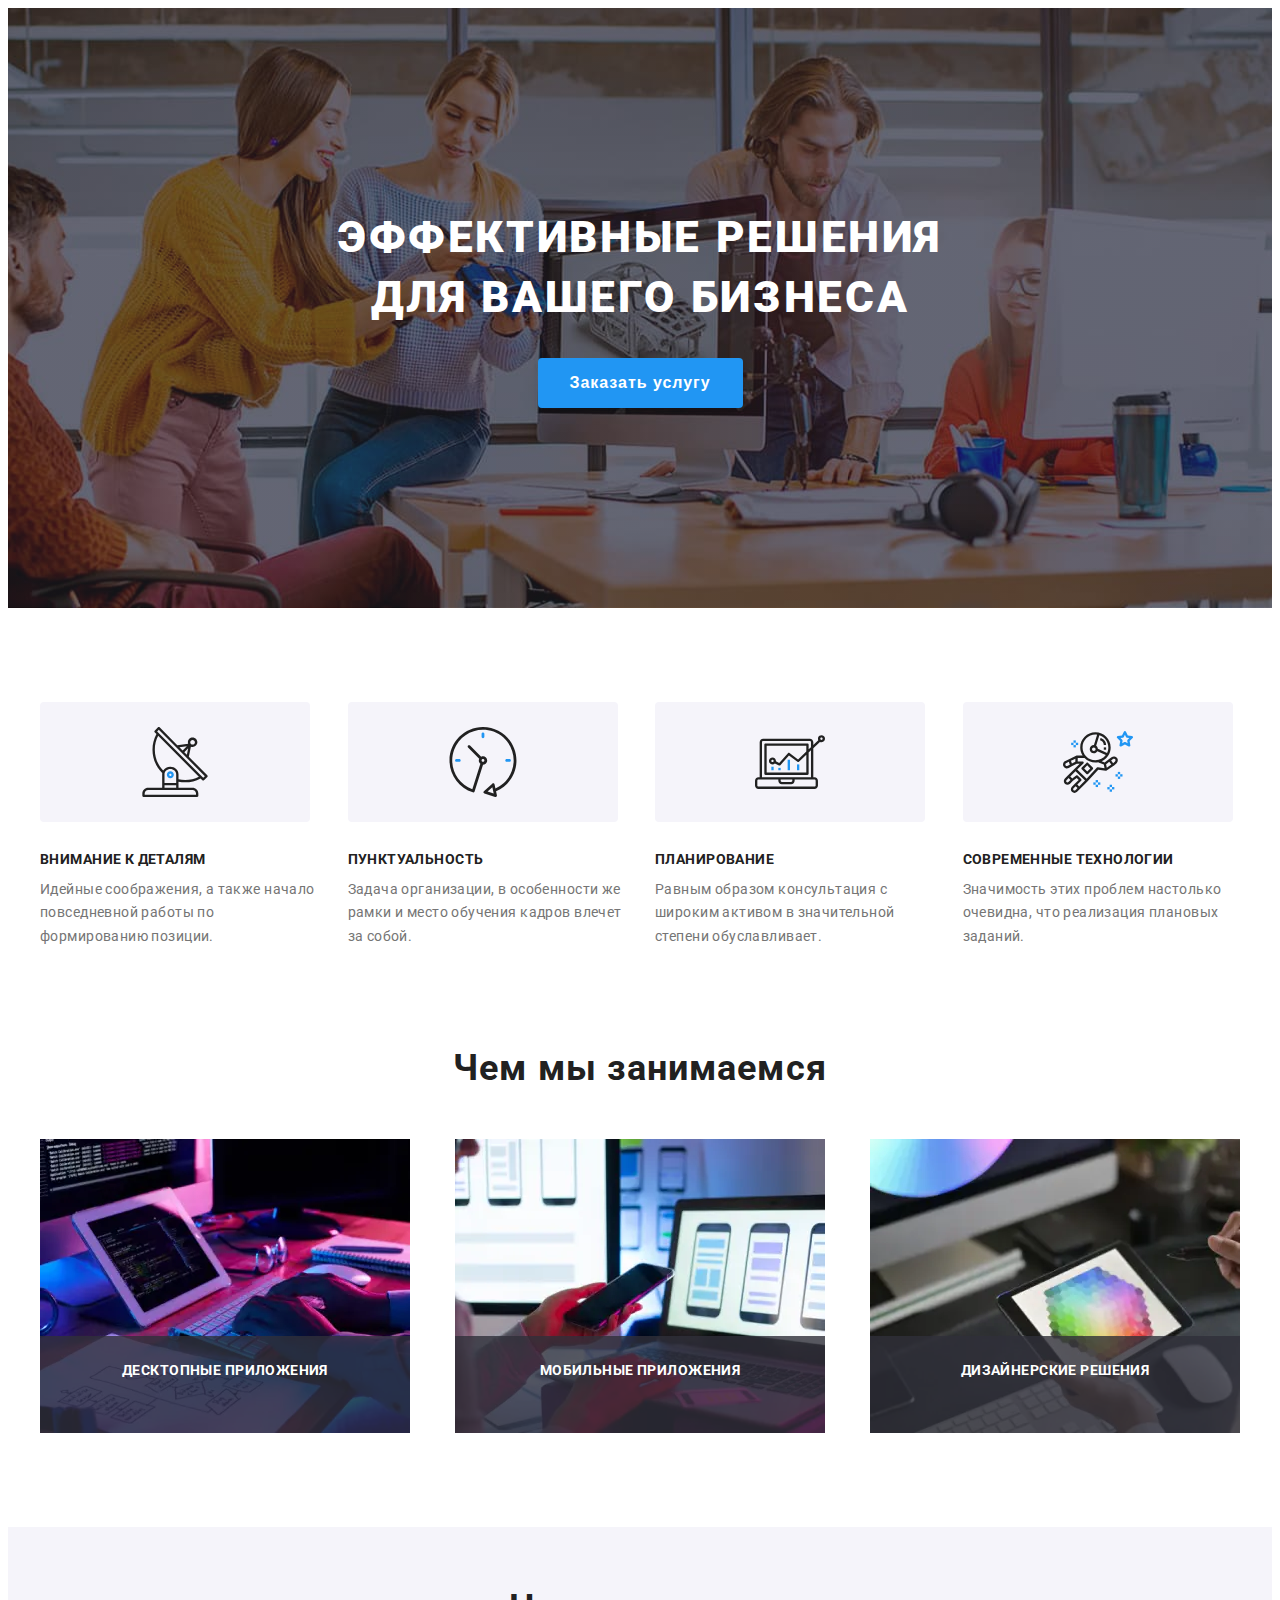
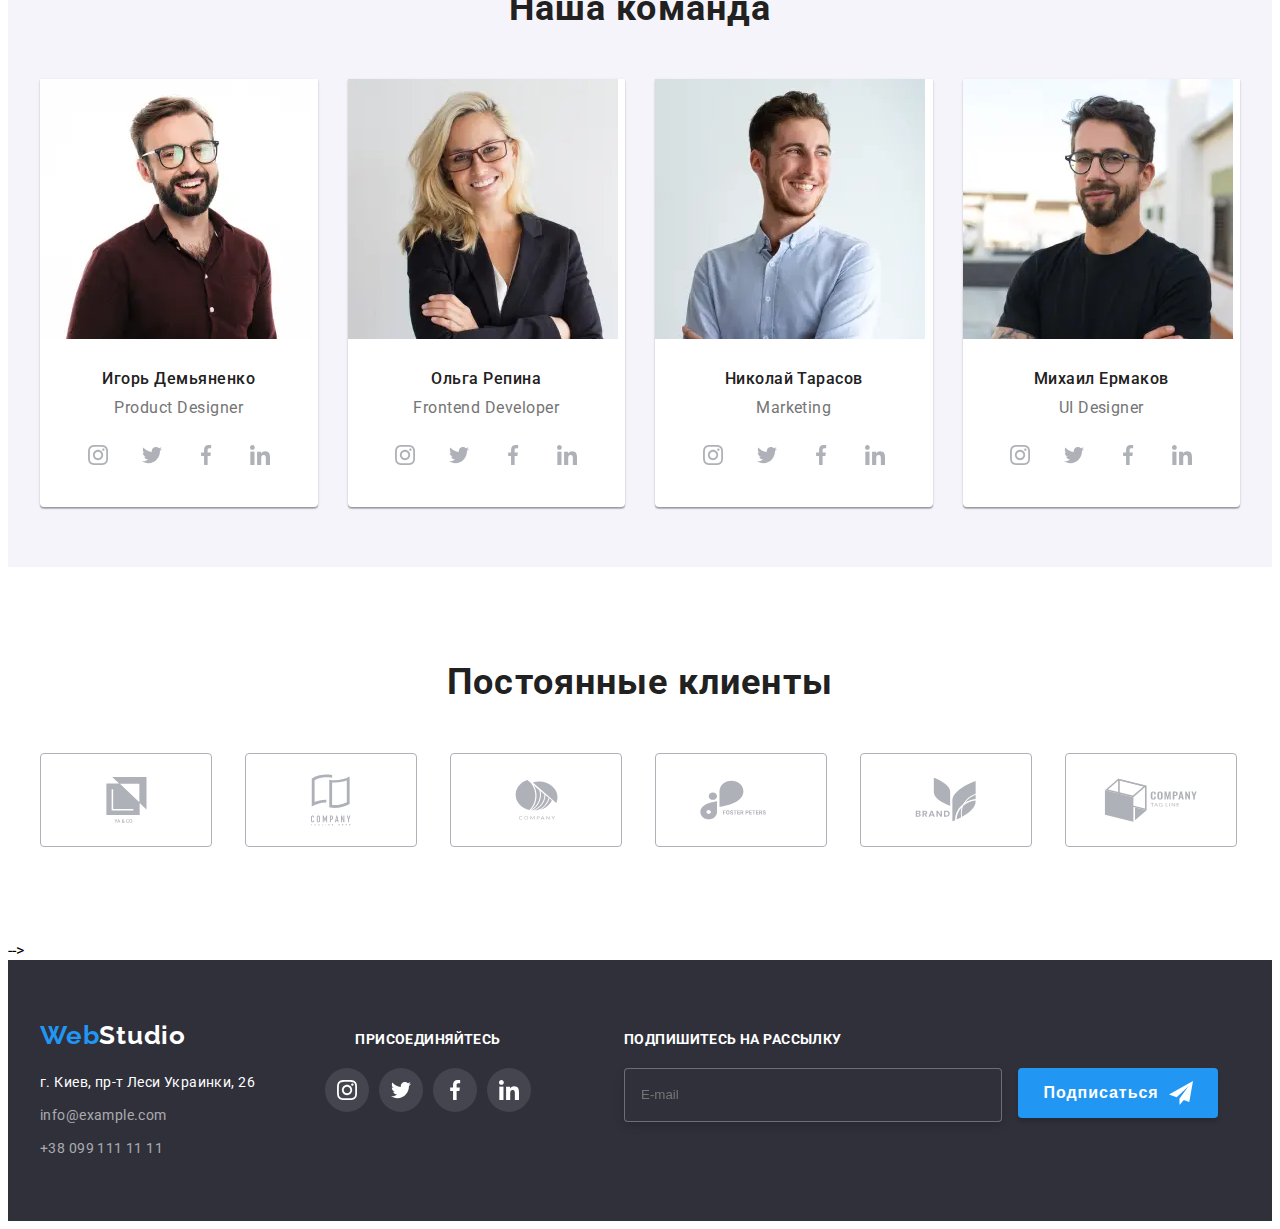
==== index.html @ 4c5b1800 "убрана фиксированная ширина hero" ====
<!DOCTYPE html>
<html lang="ru">
  <head>
    <link
      rel="stylesheet"
      href="https://cdnjs.cloudflare.com/ajax/libs/modern-normalize/1.1.0/modern-normalize.min.css"
      integrity="sha512-wpPYUAdjBVSE4KJnH1VR1HeZfpl1ub8YT/NKx4PuQ5NmX2tKuGu6U/JRp5y+Y8XG2tV+wKQpNHVUX03MfMFn9Q=="
      crossorigin="anonymous"
      referrerpolicy="no-referrer"
    />
    <meta charset="UTF-8" />
    <meta http-equiv="X-UA-Compatible" content="IE=edge" />
    <meta name="viewport" content="width=device-width, initial-scale=1.0" />
    <title>WebStudio</title>
    <link rel="preconnect" href="https://fonts.gstatic.com" />
    <link
      href="https://fonts.googleapis.com/css2?family=Raleway:wght@700&family=Roboto:wght@400;500;700;900&display=swap"
      rel="stylesheet"
    />
    <link rel="stylesheet" href="./css/main.min.css" />
  </head>

  <body>
    <!--Шапка сайта (логотип, nav, контакти)-->
    <!-- <header class="header">
      <div class="container header__container">
        <nav class="nav">
          <a href="./" class="logo header__logo link"><span>Web</span>Studio</a> -->

    <!--Навигация на другие страницы-->
    <!-- <ul class="nav__menu list">
            <li class="nav__item">
              <a class="nav__link nav__link--current link" href="">Студия</a>
            </li>
            <li class="nav__item">
              <a class="nav__link link" href="./portfolio.html">Портфолио</a>
            </li>
            <li class="nav__item">
              <a class="nav__link link" href="">Контакты</a>
            </li>
          </ul>
        </nav> -->

    <!--Контакты-->
    <!-- <ul class="header__contact list">
          <li class="header__contact-item">
            <a class="header__contact-mail link" href="mailto:info@devstudio.com">
              <svg class="header__contact-mail-icon">
                <use href="./imeges/sprite.svg#icon-mail"></use>
              </svg>
              info@devstudio.com</a
            >
          </li>
          <li class="header__contact-item">
            <a class="header__contact-tel link" href="tel:+380961111111">
              <svg class="header__contact-tel-icon">
                <use href="./imeges/sprite.svg#icon-tell"></use>
              </svg>
              +38 096 111 11 11</a
            >
          </li>
        </ul>
      </div>
    </header> -->

    <!--Уникальный контент страницы-->
    <main class="main">
      <!--Герой-->
      <section class="hero">
        <div class="container">
          <h1 class="hero__title">Эффективные решения для вашего бизнеса</h1>
          <button type="button" class="button main__button" data-modal-open>Заказать услугу</button>
        </div>
      </section>

      <!--Преимущества-->
      <section class="dignity">
        <div class="container">
          <h2 class="visually-hidden">Почему стоит выбрать нас</h2>
          <ul class="dignity__list list">
            <li class="dignity__item">
              <div class="dignity__icon-conteiner">
                <svg class="dignity__icon"><use href="./imeges/sprite.svg#icon-antenna"></use></svg>
              </div>
              <h3 class="dignity__title">Внимание к деталям</h3>
              <p class="dignity__text">
                Идейные соображения, а также начало повседневной работы по формированию позиции.
              </p>
            </li>

            <li class="dignity__item">
              <div class="dignity__icon-conteiner">
                <svg class="dignity__icon"><use href="./imeges/sprite.svg#icon-clock-1"></use></svg>
              </div>
              <h3 class="dignity__title">Пунктуальность</h3>
              <p class="dignity__text">
                Задача организации, в особенности же рамки и место обучения кадров влечет за собой.
              </p>
            </li>

            <li class="dignity__item">
              <div class="dignity__icon-conteiner">
                <svg class="dignity__icon"><use href="./imeges/sprite.svg#icon-diagram"></use></svg>
              </div>
              <h3 class="dignity__title">Планирование</h3>
              <p class="dignity__text">
                Равным образом консультация с широким активом в значительной степени обуславливает.
              </p>
            </li>

            <li class="dignity__item">
              <div class="dignity__icon-conteiner">
                <svg class="dignity__icon">
                  <use href="./imeges/sprite.svg#icon-astronaut"></use>
                </svg>
              </div>
              <h3 class="dignity__title">Современные технологии</h3>
              <p class="dignity__text">
                Значимость этих проблем настолько очевидна, что реализация плановых заданий.
              </p>
            </li>
          </ul>
        </div>
      </section>

      <!--Чем мы занимаемся-->
      <section class="profile">
        <div class="container">
          <h2 class="profile__titel">Чем мы занимаемся</h2>
          <ul class="profile__list list">
            <li class="profile__item">
              <picture class="picture">
                <source
                  media="(min-width: 1200px)"
                  srcset="
                    ./imeges/profile/desktop-box1.webp    1x,
                    ./imeges/profile/desktop-box1@2x.webp 2x
                  "
                  type="image/webp"
                />
                <source
                  media="(min-width: 1200px)"
                  srcset="
                    ./imeges/profile/desktop-box1.jpg    1x,
                    ./imeges/profile/desktop-box1@2x.jpg 2x
                  "
                />
                <img class="profile__img" src="#" alt="блок1" />
              </picture>
              <p class="profile__label">Десктопные приложения</p>
            </li>

            <li class="profile__item">
              <picture class="picture">
                <source
                  media="(min-width: 1200px)"
                  srcset="
                    ./imeges/profile/desktop-box2.webp    1x,
                    ./imeges/profile/desktop-box2@2x.webp 2x
                  "
                  type="image/webp"
                />
                <source
                  media="(min-width: 1200px)"
                  srcset="
                    ./imeges/profile/desktop-box2.jpg    1x,
                    ./imeges/profile/desktop-box2@2x.jpg 2x
                  "
                />
                <img class="profile__img" src="#" alt="блок2" />
              </picture>
              <p class="profile__label">Мобильные приложения</p>
            </li>

            <li class="profile__item">
              <picture class="picture">
                <source
                  media="(min-width: 1200px)"
                  srcset="
                    ./imeges/profile/desktop-box3.webp    1x,
                    ./imeges/profile/desktop-box3@2x.webp 2x
                  "
                  type="image/webp"
                />
                <source
                  media="(min-width: 1200px)"
                  srcset="
                    ./imeges/profile/desktop-box3.jpg    1x,
                    ./imeges/profile/desktop-box3@2x.jpg 2x
                  "
                />
                <img class="profile__img" src="#" alt="блок3" />
              </picture>
              <p class="profile__label">Дизайнерские решения</p>
            </li>
          </ul>
        </div>
      </section>

      <!--Наша команда-->
      <section class="team">
        <div class="container">
          <h2 class="team__title">Наша команда</h2>
          <ul class="team__list list">
            <li class="team__item">
              <div class="team__card">
                <picture class="picture">
                  <source
                    media="(min-width: 1200px)"
                    srcset="
                      ./imeges/team/desktop-team-1.webp    1x,
                      ./imeges/team/desktop-team-1@2x.webp 2x
                    "
                    type="image/webp"
                  />
                  <source
                    media="(min-width: 1200px)"
                    srcset="
                      ./imeges/team/desktop-team-1.jpg    1x,
                      ./imeges/team/desktop-team-1@2x.jpg 2x
                    "
                  />
                  <source
                    media="(min-width: 768px)"
                    srcset="
                      ./imeges/team/tablet-team-1.webp    1x,
                      ./imeges/team/tablet-team-1@2x.webp 2x
                    "
                    type="image/webp"
                  />
                  <source
                    media="(min-width: 768px)"
                    srcset="
                      ./imeges/team/tablet-team-1.jpg    1x,
                      ./imeges/team/tablet-team-1@2x.jpg 2x
                    "
                  />
                  <source
                    media="(min-width: 280px)"
                    srcset="
                      ./imeges/team/mobile-team-1.webp    1x,
                      ./imeges/team/mobile-team-1@2x.webp 2x
                    "
                    type="image/webp"
                  />
                  <source
                    media="(min-width: 280px)"
                    srcset="
                      ./imeges/team/mobile-team-1.jpg    1x,
                      ./imeges/team/mobile-team-1@2x.jpg 2x
                    "
                  />
                  <img class="team__img" src="#" alt="Игорь Демьяненко" />
                </picture>
                <div class="team__badge">
                  <h3 class="team__name">Игорь Демьяненко</h3>
                  <p class="team__profession">Product Designer</p>
                  <ul class="social-list list">
                    <li class="social-list__item">
                      <a class="social-list__link social-list_light" href="">
                        <svg class="social-list__icon">
                          <use href="./imeges/sprite.svg#icon-instagram"></use>
                        </svg>
                      </a>
                    </li>
                    <li class="social-list__item">
                      <a class="social-list__link social-list_light" href="">
                        <svg class="social-list__icon">
                          <use href="./imeges/sprite.svg#icon-twitter"></use>
                        </svg>
                      </a>
                    </li>
                    <li class="social-list__item">
                      <a class="social-list__link social-list_light" href="">
                        <svg class="social-list__icon">
                          <use href="./imeges/sprite.svg#icon-facebook"></use>
                        </svg>
                      </a>
                    </li>
                    <li class="social-list__item">
                      <a class="social-list__link social-list_light" href="">
                        <svg class="social-list__icon">
                          <use href="./imeges/sprite.svg#icon-linkedin"></use>
                        </svg>
                      </a>
                    </li>
                  </ul>
                </div>
              </div>
            </li>

            <li class="team__item">
              <div class="team__card">
                <picture class="picture">
                  <source
                    media="(min-width: 1200px)"
                    srcset="
                      ./imeges/team/desktop-team-2.webp    1x,
                      ./imeges/team/desktop-team-2@2x.webp 2x
                    "
                    type="image/webp"
                  />
                  <source
                    media="(min-width: 1200px)"
                    srcset="
                      ./imeges/team/desktop-team-2.jpg    1x,
                      ./imeges/team/desktop-team-2@2x.jpg 2x
                    "
                  />
                  <source
                    media="(min-width: 768px)"
                    srcset="
                      ./imeges/team/tablet-team-2.webp    1x,
                      ./imeges/team/tablet-team-2@2x.webp 2x
                    "
                    type="image/webp"
                  />
                  <source
                    media="(min-width: 768px)"
                    srcset="
                      ./imeges/team/tablet-team-2.jpg    1x,
                      ./imeges/team/tablet-team-2@2x.jpg 2x
                    "
                  />
                  <source
                    media="(min-width: 280px)"
                    srcset="
                      ./imeges/team/mobile-team-2.webp    1x,
                      ./imeges/team/mobile-team-2@2x.webp 2x
                    "
                    type="image/webp"
                  />
                  <source
                    media="(min-width: 280px)"
                    srcset="
                      ./imeges/team/mobile-team-2.jpg    1x,
                      ./imeges/team/mobile-team-2@2x.jpg 2x
                    "
                  />
                  <img class="team__img" src="#" alt="Ольга Репина" />
                </picture>
                <div class="team__badge">
                  <h3 class="team__name">Ольга Репина</h3>
                  <p class="team__profession">Frontend Developer</p>
                  <ul class="social-list list">
                    <li class="social-list__item">
                      <a class="social-list__link social-list_light" href="">
                        <svg class="social-list__icon">
                          <use href="./imeges/sprite.svg#icon-instagram"></use>
                        </svg>
                      </a>
                    </li>
                    <li class="social-list__item">
                      <a class="social-list__link social-list_light" href="">
                        <svg class="social-list__icon">
                          <use href="./imeges/sprite.svg#icon-twitter"></use>
                        </svg>
                      </a>
                    </li>
                    <li class="social-list__item">
                      <a class="social-list__link social-list_light" href="">
                        <svg class="social-list__icon">
                          <use href="./imeges/sprite.svg#icon-facebook"></use>
                        </svg>
                      </a>
                    </li>
                    <li class="social-list__item">
                      <a class="social-list__link social-list_light" href="">
                        <svg class="social-list__icon">
                          <use href="./imeges/sprite.svg#icon-linkedin"></use>
                        </svg>
                      </a>
                    </li>
                  </ul>
                </div>
              </div>
            </li>

            <li class="team__item">
              <div class="team__card">
                <picture class="picture">
                  <source
                    media="(min-width: 1200px)"
                    srcset="
                      ./imeges/team/desktop-team-3.webp    1x,
                      ./imeges/team/desktop-team-3@2x.webp 2x
                    "
                    type="image/webp"
                  />
                  <source
                    media="(min-width: 1200px)"
                    srcset="
                      ./imeges/team/desktop-team-3.jpg    1x,
                      ./imeges/team/desktop-team-3@2x.jpg 2x
                    "
                  />
                  <source
                    media="(min-width: 768px)"
                    srcset="
                      ./imeges/team/tablet-team-3.webp    1x,
                      ./imeges/team/tablet-team-3@2x.webp 2x
                    "
                    type="image/webp"
                  />
                  <source
                    media="(min-width: 768px)"
                    srcset="
                      ./imeges/team/tablet-team-3.jpg    1x,
                      ./imeges/team/tablet-team-3@2x.jpg 2x
                    "
                  />
                  <source
                    media="(min-width: 280px)"
                    srcset="
                      ./imeges/team/mobile-team-3.webp    1x,
                      ./imeges/team/mobile-team-3@2x.webp 2x
                    "
                    type="image/webp"
                  />
                  <source
                    media="(min-width: 280px)"
                    srcset="
                      ./imeges/team/mobile-team-3.jpg    1x,
                      ./imeges/team/mobile-team-3@2x.jpg 2x
                    "
                  />
                  <img class="team__img" src="#" alt="Николай Тарасов" />
                </picture>
                <div class="team__badge">
                  <h3 class="team__name">Николай Тарасов</h3>
                  <p class="team__profession">Marketing</p>
                  <ul class="social-list list">
                    <li class="social-list__item">
                      <a class="social-list__link social-list_light" href="">
                        <svg class="social-list__icon">
                          <use href="./imeges/sprite.svg#icon-instagram"></use>
                        </svg>
                      </a>
                    </li>
                    <li class="social-list__item">
                      <a class="social-list__link social-list_light" href="">
                        <svg class="social-list__icon">
                          <use href="./imeges/sprite.svg#icon-twitter"></use>
                        </svg>
                      </a>
                    </li>
                    <li class="social-list__item">
                      <a class="social-list__link social-list_light" href="">
                        <svg class="social-list__icon">
                          <use href="./imeges/sprite.svg#icon-facebook"></use>
                        </svg>
                      </a>
                    </li>
                    <li class="social-list__item">
                      <a class="social-list__link social-list_light" href="">
                        <svg class="social-list__icon">
                          <use href="./imeges/sprite.svg#icon-linkedin"></use>
                        </svg>
                      </a>
                    </li>
                  </ul>
                </div>
              </div>
            </li>

            <li class="team__item">
              <div class="team__card">
                <picture class="picture">
                  <source
                    media="(min-width: 1200px)"
                    srcset="
                      ./imeges/team/desktop-team-4.webp    1x,
                      ./imeges/team/desktop-team-4@2x.webp 2x
                    "
                    type="image/webp"
                  />
                  <source
                    media="(min-width: 1200px)"
                    srcset="
                      ./imeges/team/desktop-team-4.jpg    1x,
                      ./imeges/team/desktop-team-4@2x.jpg 2x
                    "
                  />
                  <source
                    media="(min-width: 768px)"
                    srcset="
                      ./imeges/team/tablet-team-4.webp    1x,
                      ./imeges/team/tablet-team-4@2x.webp 2x
                    "
                    type="image/webp"
                  />
                  <source
                    media="(min-width: 768px)"
                    srcset="
                      ./imeges/team/tablet-team-4.jpg    1x,
                      ./imeges/team/tablet-team-4@2x.jpg 2x
                    "
                  />
                  <source
                    media="(min-width: 280px)"
                    srcset="
                      ./imeges/team/mobile-team-4.webp    1x,
                      ./imeges/team/mobile-team-4@2x.webp 2x
                    "
                    type="image/webp"
                  />
                  <source
                    media="(min-width: 280px)"
                    srcset="
                      ./imeges/team/mobile-team-4.jpg    1x,
                      ./imeges/team/mobile-team-4@2x.jpg 2x
                    "
                  />
                  <img class="team__img" src="#" alt="Михаил Ермаков" />
                </picture>
                <div class="team__badge">
                  <h3 class="team__name">Михаил Ермаков</h3>
                  <p class="team__profession">UI Designer</p>
                  <ul class="social-list list">
                    <li class="social-list__item">
                      <a class="social-list__link social-list_light" href="">
                        <svg class="social-list__icon">
                          <use href="./imeges/sprite.svg#icon-instagram"></use>
                        </svg>
                      </a>
                    </li>
                    <li class="social-list__item">
                      <a class="social-list__link social-list_light" href="">
                        <svg class="social-list__icon">
                          <use href="./imeges/sprite.svg#icon-twitter"></use>
                        </svg>
                      </a>
                    </li>
                    <li class="social-list__item">
                      <a class="social-list__link social-list_light" href="">
                        <svg class="social-list__icon">
                          <use href="./imeges/sprite.svg#icon-facebook"></use>
                        </svg>
                      </a>
                    </li>
                    <li class="social-list__item">
                      <a class="social-list__link social-list_light" href="">
                        <svg class="social-list__icon">
                          <use href="./imeges/sprite.svg#icon-linkedin"></use>
                        </svg>
                      </a>
                    </li>
                  </ul>
                </div>
              </div>
            </li>
          </ul>
        </div>
      </section>

      <!-- Постоянные клиенты -->
      <section class="clients">
        <div class="container">
          <h2 class="clients__title">Постоянные клиенты</h2>
          <ul class="clients__list list">
            <li class="clients__item">
              <a class="clients__link" href="">
                <svg class="clients__icon" width="41" height="46">
                  <use href="./imeges/sprite.svg#icon-client-1"></use>
                </svg>
              </a>
            </li>

            <li class="clients__item">
              <a class="clients__link" href="">
                <svg class="clients__icon" width="40" height="52">
                  <use href="./imeges/sprite.svg#icon-client-2"></use>
                </svg>
              </a>
            </li>

            <li class="clients__item">
              <a class="clients__link" href="">
                <svg class="clients__icon" width="43" height="41">
                  <use href="./imeges/sprite.svg#icon-client-3"></use>
                </svg>
              </a>
            </li>

            <li class="clients__item">
              <a class="clients__link" href="">
                <svg class="clients__icon" width="84" height="40">
                  <use href="./imeges/sprite.svg#icon-client-4"></use>
                </svg>
              </a>
            </li>

            <li class="clients__item">
              <a class="clients__link" href="">
                <svg class="clients__icon" width="62" height="45">
                  <use href="./imeges/sprite.svg#icon-client-5"></use>
                </svg>
              </a>
            </li>

            <li class="clients__item">
              <a class="clients__link" href="">
                <svg class="clients__icon" width="94" height="44">
                  <use href="./imeges/sprite.svg#icon-client-6"></use>
                </svg>
              </a>
            </li>
          </ul>
        </div>
      </section>
    </main>
    -->

    <!--Подвал страницы-->
    <footer class="footer">
      <div class="container">
        <div class="footer__contact-data">
          <!-- Адресс -->
          <div class="footer__contact">
            <section class="contact-info">
              <a href="./" class="logo footer__logo link"><span>Web</span>Studio</a>
              <address class="contact-info__address">
                <ul class="contact-info__list list">
                  <li class="contact-info__item">
                    <a
                      class="contact-info__address-link link"
                      href="https://goo.gl/maps/ubs8C16pTjqJVdpH9"
                      target="_blank"
                      rel="noopener noreferrer"
                      >г. Киев, пр-т Леси Украинки, 26</a
                    >
                  </li>
                  <li class="contact-info__item">
                    <a class="contact-info__link link" href="mailto:info@example.com"
                      >info@example.com</a
                    >
                  </li>
                  <li class="contact-info__item">
                    <a class="contact-info__link link" href="tel:+380991111111"
                      >+38 099 111 11 11</a
                    >
                  </li>
                </ul>
              </address>
            </section>
            <!-- Присоединяйтесь -->
            <section class="social-footer">
              <p class="social-footer__title">Присоединяйтесь</p>
              <ul class="social-list list">
                <li class="social-footer__item">
                  <a class="social-list__link social-list_dark" href="">
                    <svg class="social-list__icon">
                      <use href="./imeges/sprite.svg#icon-instagram"></use>
                    </svg>
                  </a>
                </li>
                <li class="social-footer__item">
                  <a class="social-list__link social-list_dark" href="">
                    <svg class="social-list__icon">
                      <use href="./imeges/sprite.svg#icon-twitter"></use>
                    </svg>
                  </a>
                </li>
                <li class="social-footer-item">
                  <a class="social-list__link social-list_dark" href="">
                    <svg class="social-list__icon">
                      <use href="./imeges/sprite.svg#icon-facebook"></use>
                    </svg>
                  </a>
                </li>
                <li class="social-footer__item">
                  <a class="social-list__link social-list_dark" href="">
                    <svg class="social-list__icon">
                      <use href="./imeges/sprite.svg#icon-linkedin"></use>
                    </svg>
                  </a>
                </li>
              </ul>
            </section>
          </div>

          <!-- Подписка на рассылку -->
          <section class="footer__newsletter">
            <p class="footer__newsletter-text">Подпишитесь на рассылку</p>
            <form action="#" class="footer__form">
              <label class="footer__form-field">
                <input
                  type="email"
                  name="user-mail"
                  class="footer__form-input"
                  placeholder="E-mail"
                />
              </label>
              <button type="submit" class="button footer__form-button">
                Подписаться
                <svg class="footer__icon-send">
                  <use href="./imeges/sprite.svg#icon-icon-send"></use>
                </svg>
              </button>
            </form>
          </section>
        </div>
      </div>
    </footer>

    <!-- Модальное окно с backdrop -->
    <!-- <div class="backdrop is-hidden" data-modal>
      <div class="modal">
        <button type="button" class="modal__close-btn" data-modal-close>
          <svg class="modal__close-btn-icon">
            <use href="./imeges/sprite.svg#icon-close-black"></use>
          </svg>
        </button>

        <form action="#" class="modal-form">
          <b class="modal-form__head">Оставьте свои данные, мы вам перезвоним</b>

          <label class="modal-form__field"
            >Имя
            <span class="modal-form__input-wrapper">
              <input
                type="text"
                class="modal-form__input"
                name="user-name"
                required
                minlength="2"
                pattern="[a-zA-Zа-яёА-ЯЁ]+"
                title="Имя должно содержать символы кирилицы или латиницы"
              />
              <svg class="modal-form__icon">
                <use href="./imeges/sprite.svg#icon-person-modal"></use>
              </svg>
            </span>
          </label>

          <label class="modal-form__field"
            >Телефон
            <span class="modal-form__input-wrapper">
              <input
                type="tel"
                class="modal-form__input"
                name="user-tel"
                pattern="[0-9]{3}-[0-9]{3}-[0-9]{2}-[0-9]{2}"
                title="096-000-00-00"
                required
              />
              <svg class="modal-form__icon">
                <use href="./imeges/sprite.svg#icon-phone-modal"></use>
              </svg>
            </span>
          </label>

          <label class="modal-form__field"
            >Почта
            <span class="modal-form__input-wrapper">
              <input type="email" class="modal-form__input" name="user-mail" required />
              <svg class="modal-form__icon">
                <use href="./imeges/sprite.svg#icon-email-modal"></use>
              </svg>
            </span>
          </label>

          <label class="modal-form__field"
            >Комментарий
            <textarea
              class="modal-form__message"
              name="user-message"
              placeholder="Введите текст"
            ></textarea>
          </label>

          <input type="checkbox" id="accept-policy" class="modal-form__checkbox visually-hidden" />
          <label for="accept-policy" class="modal-form__checkbox-label"
            >Соглашаюсь с рассылкой и принимаю&nbsp;<a href="#" class="modal-form__label-link"
              >Условия договора</a
            >
          </label>

          <button type="submit" class="modal-form__button">Отправить</button>
        </form>
      </div>
    </div> -->

    <!-- <script src="./js/modal.js"></script> -->
  </body>
</html>
---- css/main.min.css ----
:root{--primery-text-color: #757575;--title-text-color: #212121;--background-button-secondary: #f5f4fa;--accent-color: #2196f3;--white-color: #ffffff;--background-footer-hero: #2f303a;--icon-color: #afb1b8}.visually-hidden{position:absolute !important;clip:rect(1px 1px 1px 1px);clip:rect(1px, 1px, 1px, 1px);padding:0 !important;border:0 !important;height:1px !important;width:1px !important;overflow:hidden}.list{list-style:none}.link{text-decoration:none}h1,h2,h3,h4,h5,h6,p{margin-top:0;margin-bottom:0}ul,ol{margin-top:0;margin-bottom:0;padding-left:0}img{display:block;max-width:100%;height:auto}body{font-family:'Roboto', sans-serif;background-color:var(--white-color)}.container{padding-left:15px;padding-right:15px}@media screen and (min-width: 480px){.container{width:480px;margin:0 auto}}@media screen and (min-width: 768px){.container{width:768px}}@media screen and (min-width: 1200px){.container{width:1200px}}.logo{font-family:'Raleway', sans-serif;font-size:26px;font-weight:700;line-height:1.19;letter-spacing:0.03em;color:#000000}.logo span{color:var(--accent-color)}.header__logo{margin-right:93px}.footer__logo{color:#ffffff}.header{padding-top:24px;padding-bottom:25px;border-bottom:1px solid #ececec}.header__container{display:flex;align-items:center;justify-content:space-between}.nav{display:flex;align-items:center}.nav__menu{display:flex;align-items:center}.nav__item{position:relative}.nav__item:not(:last-child){margin-right:50px}.nav__link{padding-top:32px;padding-bottom:22px;font-style:normal;font-size:14px;font-weight:500;line-height:1.14;letter-spacing:0.02em;color:var(--title-text-color);transition:color 250ms cubic-bezier(0.4, 0, 0.2, 1)}.nav__link:hover,.nav__link:focus{color:var(--accent-color)}.nav__link--current{color:var(--accent-color)}.nav__link--current::after{position:absolute;bottom:-33px;display:block;content:'';width:100%;height:4px;background-color:var(--accent-color);border-radius:2px}.header__contact{display:flex;align-items:center}.header__contact-item:not(:last-child){margin-right:50px}.header__contact-mail-icon{width:16px;height:12px;margin-right:10px;fill:currentColor}.header__contact-tel-icon{width:10px;height:16px;margin-right:10px;fill:currentColor}.header__contact-mail,.header__contact-tel{display:flex;align-items:center;font-size:14px;font-weight:500;line-height:1.14;letter-spacing:0.02em;color:var(--primery-text-color);transition:color 250ms cubic-bezier(0.4, 0, 0.2, 1)}.header__contact-mail:hover,.header__contact-mail:focus,.header__contact-tel:hover,.header__contact-tel:focus{color:var(--accent-color)}.button{font-size:16px;font-weight:700;line-height:1.87;box-shadow:0px 4px 4px rgba(0,0,0,0.15);border-radius:4px;border:none;color:var(--white-color);background-color:var(--accent-color);font-style:normal;text-align:center;letter-spacing:0.06em}.main__button{padding:10px 32px;align-items:center;transition:background-color 250ms cubic-bezier(0.4, 0, 0.2, 1)}.main__button:hover,.main__button:focus{background-color:#188ce8}.footer__form-button{display:flex;justify-content:center;align-items:center;width:200px;height:50px;margin-left:auto;margin-right:auto}.footer__icon-send{width:24px;height:24px;margin-left:10px}.portfolio__filter-btn{font-size:16px;font-weight:500;line-height:1.62;padding:6px 22px;border:none;border-radius:4px;color:var(--title-text-color);background-color:var(--background-button-secondary);letter-spacing:0.03em;transition:color 250ms cubic-bezier(0.4, 0, 0.2, 1),background-color 250ms cubic-bezier(0.4, 0, 0.2, 1),box-shadow 250ms cubic-bezier(0.4, 0, 0.2, 1)}.portfolio__filter-btn:hover,.portfolio__filter-btn:focus{color:#ffffff;background-color:var(--accent-color);box-shadow:0px 3px 1px rgba(0,0,0,0.1),0px 1px 2px rgba(0,0,0,0.08),0px 2px 2px rgba(0,0,0,0.12)}.portfolio__filter-btn.current{color:var(--white-color);background-color:var(--accent-color)}.social-list{display:flex;justify-content:space-between;width:206px;margin-left:auto;margin-right:auto}.social-list__link{display:flex;align-items:center;justify-content:center;width:44px;height:44px;border-radius:50%;background-color:#ffffff;transition:fill 250ms cubic-bezier(0.4, 0, 0.2, 1),background-color 250ms cubic-bezier(0.4, 0, 0.2, 1)}.social-list__link:hover,.social-list__link:focus{fill:var(--white-color);background-color:var(--accent-color)}.social-list__icon{width:20px;height:20px}.social-list_light{fill:var(--icon-color);background-color:#ffffff}.social-list_dark{fill:var(--white-color);background-color:rgba(255,255,255,0.1)}.social-footer{width:206px}@media screen and (max-width: 767px){.social-footer{margin-left:auto;margin-right:auto}}.social-footer__title{margin-bottom:20px;font-style:normal;font-size:14px;font-weight:700;line-height:1.14;letter-spacing:0.03em;text-transform:uppercase;text-align:center;color:#ffffff}.hero{padding-top:118px;padding-bottom:118px;margin-left:auto;margin-right:auto;background-image:linear-gradient(rgba(47,48,58,0.4), rgba(47,48,58,0.4)),url("/imeges/hero/Header-mobile.jpg");background-color:var(--background-footer-hero);background-repeat:no-repeat;background-position:center;background-size:cover;text-align:center}@media screen and (min-device-pixel-ratio: 2) and (min-width: 280px), (min-resolution: 192dpi) and (min-width: 280px), (min-resolution: 2dppx) and (min-width: 280px){.hero{background-image:linear-gradient(rgba(47,48,58,0.4), rgba(47,48,58,0.4)),url("/imeges/hero/Header-mobile@2x.jpg")}}.hero__title{max-width:360px;margin-left:auto;margin-right:auto;font-style:normal;font-size:26px;font-weight:900;line-height:1.62;text-align:center;letter-spacing:0.06em;text-transform:uppercase;color:var(--white-color);margin-bottom:30px}@media screen and (min-width: 768px){.hero{background-image:linear-gradient(rgba(47,48,58,0.4), rgba(47,48,58,0.4)),url("/imeges/hero/Header-tablet.jpg");background-size:cover}}@media screen and (min-device-pixel-ratio: 2) and (min-width: 768px), (min-resolution: 192dpi) and (min-width: 768px), (min-resolution: 2dppx) and (min-width: 768px){.hero{background-image:linear-gradient(rgba(47,48,58,0.4), rgba(47,48,58,0.4)),url("/imeges/hero/Header-tablet@2x.jpg")}}@media screen and (min-width: 1200px){.hero{padding-top:200px;padding-bottom:200px;background-image:linear-gradient(rgba(47,48,58,0.4), rgba(47,48,58,0.4)),url("/imeges/hero/Header-desktop.jpg");background-size:cover}.hero__title{max-width:696px;font-size:44px;font-weight:900;line-height:1.36}}@media screen and (min-device-pixel-ratio: 2) and (min-width: 1200px), (min-resolution: 192dpi) and (min-width: 1200px), (min-resolution: 2dppx) and (min-width: 1200px){.hero{background-image:linear-gradient(rgba(47,48,58,0.4), rgba(47,48,58,0.4)),url("/imeges/hero/Header-desktop@2x.jpg")}}.dignity{padding-top:60px;padding-bottom:60px}.dignity__icon-conteiner{width:450px;height:120px;display:flex;align-items:center;margin-bottom:30px;background:var(--background-button-secondary);border-radius:4px}.dignity__icon{width:70px;height:70px;margin:0 auto}.dignity__title{margin-bottom:10px;color:var(--title-text-color);font-size:14px;font-weight:700;line-height:1.14;font-style:normal;letter-spacing:0.03em;text-transform:uppercase;text-align:center}.dignity__text{font-style:normal;color:var(--primery-text-color);font-size:14px;font-weight:400;line-height:1.71;letter-spacing:0.03em}@media screen and (max-width: 767px){.dignity__item:not(:last-child){margin-bottom:30px}}@media screen and (min-width: 768px){.dignity__list{display:flex;align-items:center;flex-wrap:wrap;margin-left:-30px;margin-top:-30px}.dignity__item{width:354px;height:251px;margin-left:30px;margin-top:30px;flex-basis:calc((100% - 60px) / 2)}.dignity__icon-conteiner{width:354px;height:120px;display:flex;align-items:center;margin-bottom:30px;background:var(--background-button-secondary);border-radius:4px}.dignity__title{text-align:left}}@media screen and (min-width: 1200px){.dignity{padding-top:94px;padding-bottom:47px}.dignity__list{display:flex;align-items:center;flex-wrap:wrap;margin-left:-30px;margin-top:-30px}.dignity__item{width:270px;height:251px;margin-left:30px;margin-top:30px;flex-basis:calc((100% - 120px) / 4)}.dignity__icon-conteiner{width:270px;height:120px}}@media screen and (max-width: 1199px){.profile{display:none}}@media screen and (min-width: 1200px){.profile{padding-top:47px;padding-bottom:94px}.profile__titel{margin-bottom:50px;color:var(--title-text-color);font-size:36px;font-weight:700;line-height:1.17;text-align:center;letter-spacing:0.03em}.profile__list{display:flex;align-items:center;justify-content:space-between}.profile__item{position:relative}.profile__label{position:absolute;left:0;bottom:0;font-style:normal;font-size:14px;font-weight:700;line-height:1.14;text-align:center;letter-spacing:0.03em;text-transform:uppercase;color:#ffffff;background-color:rgba(47,48,58,0.8);width:370px;height:70px;padding-top:27px}}.team{background-color:#f5f4fa;padding-top:60px;padding-bottom:60px}.team__title{margin-bottom:30px;font-size:28px;font-weight:700;line-height:1.18;text-align:center;letter-spacing:0.03em;color:var(--title-text-color)}@media screen and (max-width: 767px){.team__item:not(:last-child){margin-bottom:30px}}.team__card{background:var(--white-color);box-shadow:0px 1px 3px rgba(0,0,0,0.12),0px 1px 1px rgba(0,0,0,0.14),0px 2px 1px rgba(0,0,0,0.2);border-radius:0px 0px 4px 4px}.team__img{margin-bottom:30px}.team__badge{padding-bottom:24px}.team__name{margin-bottom:10px;font-size:16px;font-weight:500;line-height:1.19;text-align:center;letter-spacing:0.03em;color:var(--title-text-color)}.team__profession{margin-bottom:16px;color:var(--primery-text-color);font-size:16px;font-weight:400;line-height:1.19;text-align:center;letter-spacing:0.03em}@media screen and (min-width: 768px){.team__list{display:flex;flex-wrap:wrap;margin-left:-30px;margin-top:-30px;align-items:center}.team__item{margin-left:30px;margin-top:30px;flex-basis:calc((100% - 60px) / 2)}}@media screen and (min-width: 1200px){.team__title{margin-bottom:50px;font-size:36px;font-weight:700;line-height:1.17}.team__list{display:flex;flex-wrap:wrap;margin-left:-30px;margin-top:-30px;align-items:center}.team__item{margin-left:30px;margin-top:30px;flex-basis:calc((100% - 120px) / 4)}.team__badge{padding-bottom:30px}}.clients{padding-top:60px;padding-bottom:60px}.clients__title{margin-bottom:30px;font-size:28px;font-weight:700;line-height:1.18;text-align:center;letter-spacing:0.03em;color:var(--title-text-color)}.clients__list{display:flex;flex-wrap:wrap;margin-left:-30px;margin-top:-30px;align-items:center}.clients__item{margin-left:30px;margin-top:30px;flex-basis:calc((100% - 60px) / 2)}.clients__link{fill:var(--icon-color);display:flex;align-items:center;justify-content:center;width:210px;height:92px;border:1px solid #afb1b8;border-radius:4px;transition:border 250ms cubic-bezier(0.4, 0, 0.2, 1),border-radius 250ms cubic-bezier(0.4, 0, 0.2, 1),fill 250ms cubic-bezier(0.4, 0, 0.2, 1)}.clients__link:hover,.clients__link:focus{border:1px solid #2196f3;border-radius:4px;fill:var(--accent-color)}@media screen and (min-width: 768px){.clients__item{flex-basis:calc((100% - 90px) / 3)}.clients__link{width:226px}}@media screen and (min-width: 1200px){.clients{padding-top:94px;padding-bottom:94px}.clients__title{margin-bottom:50px;font-size:36px;font-weight:700;line-height:1.17}.clients__list{display:flex;flex-wrap:nowrap;justify-content:space-between}.clients__link{width:170px}}.footer{padding-top:60px;padding-bottom:60px;background-color:var(--background-footer-hero)}.contact-info__address{margin-top:20px}@media screen and (max-width: 767px){.contact-info__address{margin-bottom:60px}}.contact-info__item:not(:last-child){margin-bottom:8px}.contact-info__address-link{font-style:normal;font-size:14px;font-weight:400;line-height:1.71;letter-spacing:0.03em;color:#ffffff;transition:color 250ms cubic-bezier(0.4, 0, 0.2, 1)}.contact-info__address-link:hover,.contact-info__address-link:focus{color:rgba(255,255,255,0.6)}.contact-info__link{display:inline-block;font-style:normal;color:rgba(255,255,255,0.6);font-size:14px;font-weight:400;line-height:1.71;letter-spacing:0.03em;transition:color 250ms cubic-bezier(0.4, 0, 0.2, 1)}.contact-info__link:hover,.contact-info__link:focus{color:#ffffff}@media screen and (max-width: 1199px){.contact-info{text-align:center}.footer__newsletter{margin-top:60px}}.footer__newsletter-text{margin-bottom:20px;font-size:14px;font-weight:700;line-height:1.14;text-align:center;letter-spacing:0.03em;text-transform:uppercase;color:var(--white-color)}.footer__form-input{width:450px;height:50px;background-color:var(--background-footer-hero);border:1px solid rgba(255,255,255,0.3);filter:drop-shadow(0px 4px 4px rgba(0,0,0,0.15));border-radius:4px;color:var(--white-color);outline:none;margin-bottom:20px;padding-left:16px}@media screen and (min-width: 768px) and (max-width: 1199px){.footer__contact{display:flex;justify-content:space-around;align-items:baseline}.footer__form-field{padding-left:166px}}@media screen and (min-width: 1200px){.footer__contact{display:flex;align-items:baseline}.footer__contact-data{display:flex;align-items:baseline}.contact-info__address{margin-top:20px;margin-right:70px}.contact-info__item:not(:last-child){margin-bottom:9px}.footer__newsletter{margin-left:93px}.footer__newsletter-text{text-align:start}.footer__form{display:flex;justify-content:center;align-items:flex-start}.footer__form-field{margin-right:16px}.footer__form-input{width:358px;margin-bottom:0}}.portfolio{padding-top:60px;padding-bottom:60px}.portfolio__filter{margin-bottom:40px;display:flex;flex-wrap:wrap;align-items:center}.portfolio__filter-item:not(:last-child){margin-right:8px}@media screen and (max-width: 767px){.portfolio__filter-item{margin-bottom:15px}}.project__item{background:#ffffff;border:1px solid #eeeeee;transition:border 250ms cubic-bezier(0.4, 0, 0.2, 1),box-shadow 250ms cubic-bezier(0.4, 0, 0.2, 1)}.project__item:hover,.project__item:focus{border:1px solid #eeeeee;box-shadow:0px 1px 1px rgba(0,0,0,0.12),0px 4px 4px rgba(0,0,0,0.06),1px 4px 6px rgba(0,0,0,0.16)}@media screen and (max-width: 767px){.project__item:not(:last-child){margin-bottom:30px}}.project__card{padding:20px 24px;background:#ffffff}.project__title{margin-bottom:4px;font-size:18px;font-weight:700;line-height:2;letter-spacing:0.06em;color:var(--title-text-color)}.project__text{font-size:16px;font-weight:400;line-height:1.87;letter-spacing:0.03em;color:var(--primery-text-color)}.project__link{display:block}.project__div-overlay{position:relative;overflow:hidden}.project__overlay{position:absolute;top:0;left:0;font-style:normal;font-size:18px;font-weight:400;line-height:1.56;letter-spacing:0.03em;color:var(--white-color);background-color:rgba(33,150,243,0.9);width:100%;height:100%;overflow:auto;padding:77px 24px;transform:translateY(100%);transition:transform 500ms linear}.project__link:hover .project__overlay,.project__link:focus .project__overlay{transform:translateY(0%)}@media screen and (min-width: 768px){.portfolio__filter{margin-bottom:30px;justify-content:center;flex-wrap:nowrap}.project__list{display:flex;flex-wrap:wrap;margin-left:-30px;margin-top:-30px}.project__item{margin-left:30px;margin-top:30px;flex-basis:calc((100% - 60px) / 2)}.project__overlay{padding:49px 24px}}@media screen and (min-width: 1200px){.portfolio{padding-top:94px;padding-bottom:94px}.portfolio__filter{margin-bottom:50px}.project__item{flex-basis:calc((100% - 90px) / 3)}.project__overlay{padding:63px 24px}}.backdrop{position:fixed;top:0;left:0;width:100vw;height:100vh;background-color:rgba(0,0,0,0.2);transition:opacity 500ms linear, visibility 500ms linear}.is-hidden{opacity:0;visibility:hidden;pointer-events:none}.modal{position:absolute;left:50%;top:50%;width:528px;height:580px;background-color:#ffffff;box-shadow:0px 1px 3px rgba(0,0,0,0.12),0px 1px 1px rgba(0,0,0,0.14),0px 2px 1px rgba(0,0,0,0.2);border-radius:4px;transform:translate(-50%, -50%);padding:40px}.modal__close-btn{display:flex;justify-content:center;align-items:center;position:absolute;top:8px;right:8px;width:30px;height:30px;border-radius:50%;border:1px solid rgba(0,0,0,0.1);background-color:transparent;cursor:pointer;padding:0}.modal__close-btn:focus{fill:var(--accent-color);outline:none;border-color:var(--accent-color)}.modal__close-btn-icon{width:18px;height:18px;fill:#000000;transition:fill 250ms cubic-bezier(0.4, 0, 0.2, 1)}.modal__close-btn-icon:hover{fill:var(--accent-color);outline:none;border-color:var(--accent-color)}.modal-form{display:flex;flex-direction:column}.modal-form__head{font-size:20px;font-weight:700;line-height:1.15;font-style:normal;text-align:center;letter-spacing:0.03em;color:var(--title-text-color);margin-bottom:12px}.modal-form__field{font-size:12px;font-weight:400;line-height:1.17;margin-bottom:10px;font-style:normal;letter-spacing:0.01em;color:var(--primery-text-color)}.modal-form__input-wrapper{position:relative;display:block;margin-top:4px}.modal-form__input{width:100%;height:40px;border:1px solid rgba(33,33,33,0.2);border-radius:4px;padding-left:42px;transition:border-color 250ms cubic-bezier(0.4, 0, 0.2, 1)}.modal-form__input:hover,.modal-form__input:focus{outline:none;border-color:var(--accent-color)}.modal-form__icon{display:block;position:absolute;top:50%;left:12px;transform:translateY(-50%);width:18px;height:18px;fill:var(--title-text-color);transition:fill 250ms cubic-bezier(0.4, 0, 0.2, 1)}.modal-form__input:focus+.modal-form__icon,.modal-form__input:hover+.modal-form__icon{fill:var(--accent-color)}.modal-form__message{width:100%;height:120px;margin-top:4px;padding:12px 16px;border:1px solid rgba(33,33,33,0.2);border-radius:4px;resize:none;transition:border-color 250ms cubic-bezier(0.4, 0, 0.2, 1)}.modal-form__message:hover,.modal-form__message:focus{border-color:var(--accent-color);outline:none}.modal-form__message::placeholder{font-size:14px;font-weight:400;line-height:1.14;font-style:normal;letter-spacing:0.01em;color:rgba(117,117,117,0.5)}.modal-form__checkbox-label{font-size:14px;font-weight:400;line-height:1.71;display:flex;justify-content:center;align-items:center;font-style:normal;letter-spacing:0.03em;color:var(--primery-text-color)}.modal-form__checkbox-label::before{display:block;content:'';width:16px;height:15px;border:1px solid #212121;border-radius:2px;cursor:pointer;margin-right:7px}.modal-form__checkbox:checked+.modal-form__checkbox-label::before{background-image:url(../imeges/icon-check.svg);width:16px;height:15px;border:1px solid #2196f3;border-radius:2px;background-position:center}.modal-form__checkbox:focus+.modal-form__checkbox-label::before{border-color:var(--accent-color);border-radius:2px}.modal-form__label-link{color:var(--accent-color)}.modal-form__label-link:focus{outline:1px solid #2196f3}.modal-form__button{width:200px;height:50px;margin:0 auto;margin-top:30px;background-color:#188ce8;box-shadow:0px 4px 4px rgba(0,0,0,0.15);border-radius:4px;font-size:16px;font-weight:700;line-height:1.87;font-style:normal;text-align:center;letter-spacing:0.06em;color:var(--white-color);cursor:pointer;transition:outline 250ms cubic-bezier(0.4, 0, 0.2, 1)}.modal-form__button:focus{outline:1px solid #2196f3}
/*# sourceMappingURL=main.min.css.map */
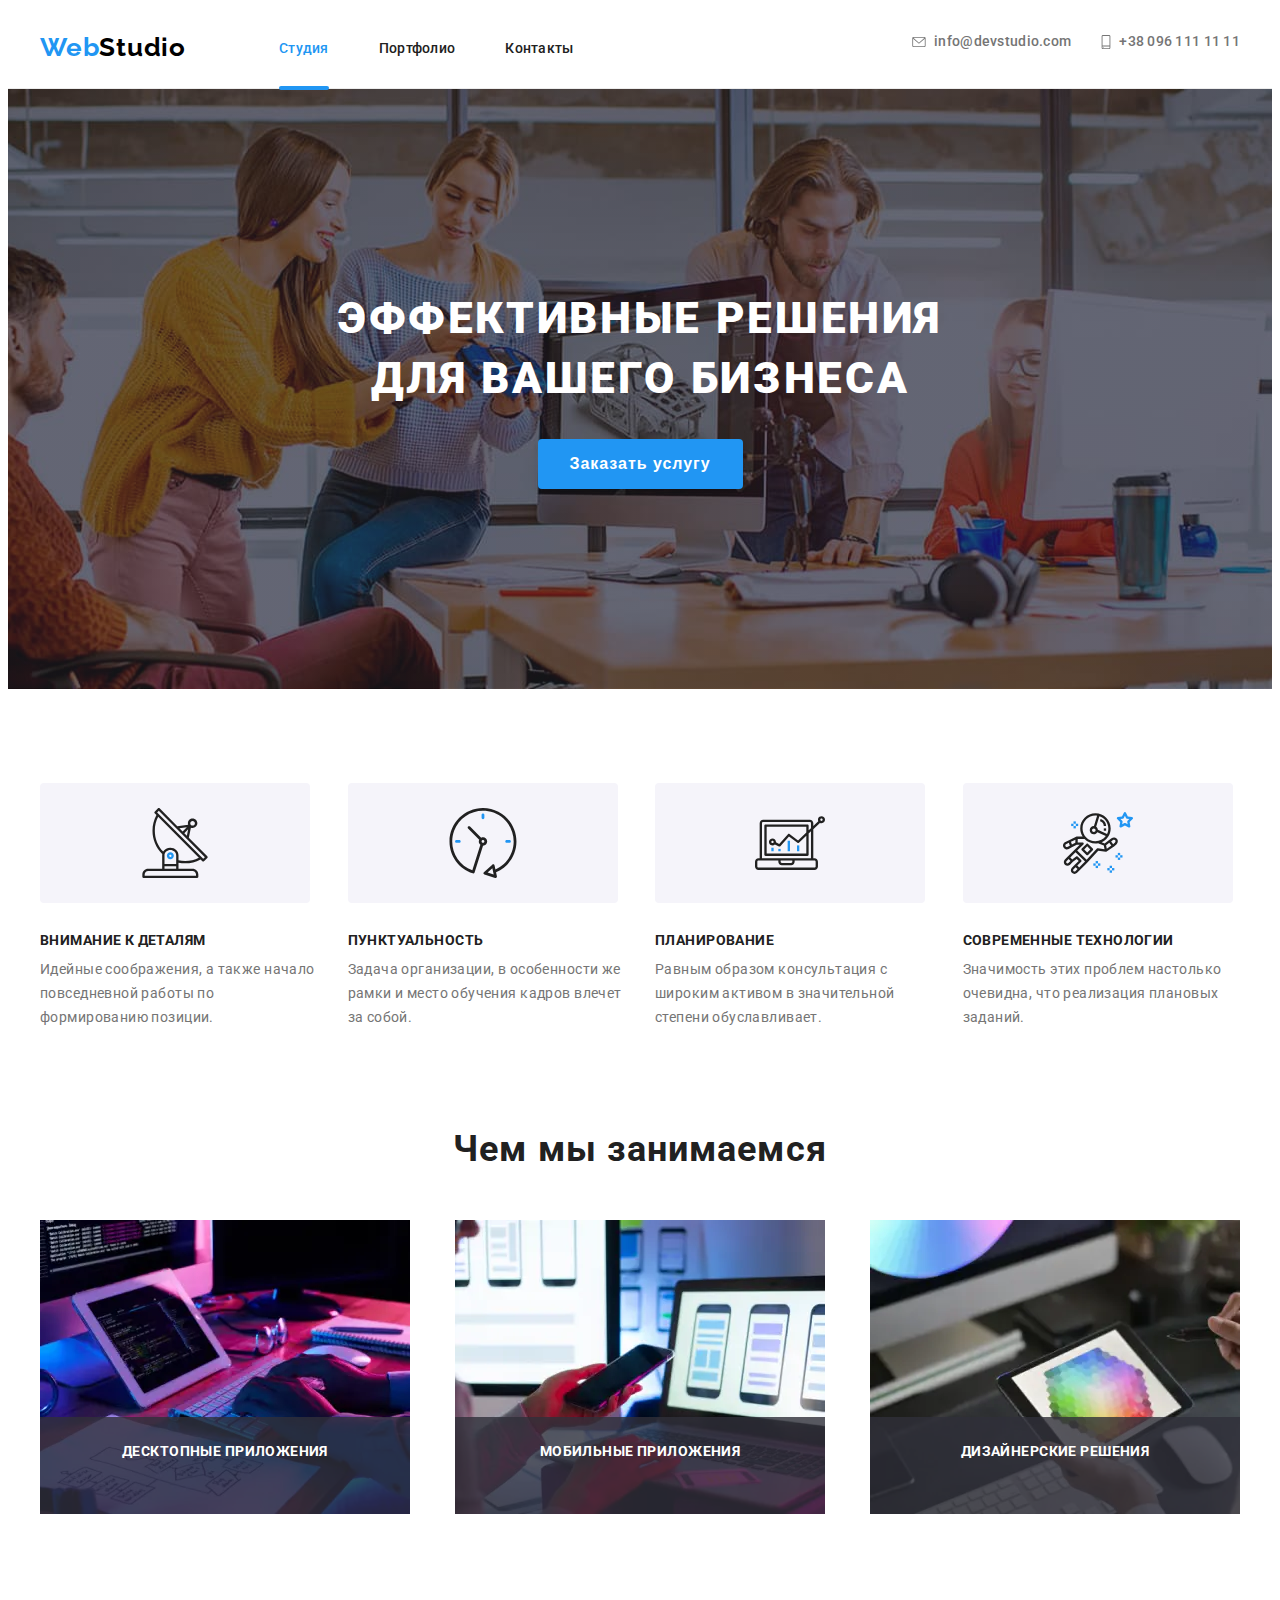
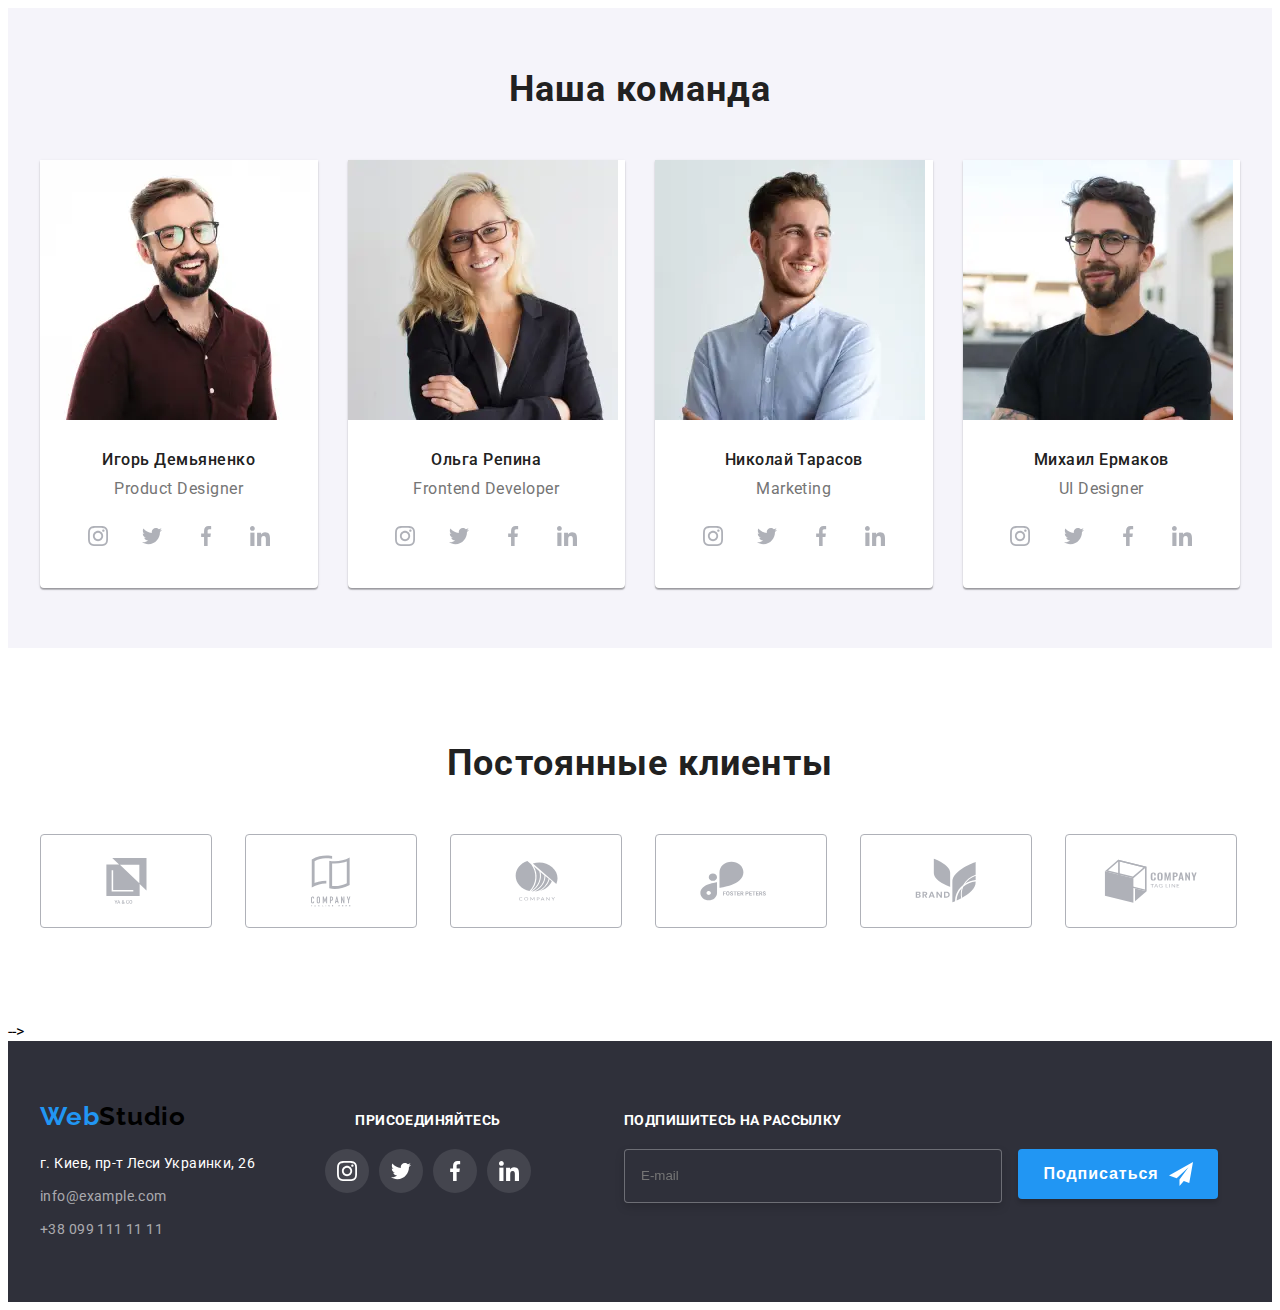
==== commit c040ac01: "адаптирован header (без меню на 480) для tablet-desktop)" ====
--- a/index.html
+++ b/index.html
@@ -22,13 +22,13 @@
 
   <body>
     <!--Шапка сайта (логотип, nav, контакти)-->
-    <!-- <header class="header">
+    <header class="header">
       <div class="container header__container">
         <nav class="nav">
-          <a href="./" class="logo header__logo link"><span>Web</span>Studio</a> -->
-
-    <!--Навигация на другие страницы-->
-    <!-- <ul class="nav__menu list">
+          <a href="./" class="logo header__logo link"><span>Web</span>Studio</a>
+
+          <!--Навигация на другие страницы-->
+          <ul class="nav__menu list">
             <li class="nav__item">
               <a class="nav__link nav__link--current link" href="">Студия</a>
             </li>
@@ -39,10 +39,10 @@
               <a class="nav__link link" href="">Контакты</a>
             </li>
           </ul>
-        </nav> -->
-
-    <!--Контакты-->
-    <!-- <ul class="header__contact list">
+        </nav>
+
+        <!--Контакты-->
+        <ul class="header__contact list">
           <li class="header__contact-item">
             <a class="header__contact-mail link" href="mailto:info@devstudio.com">
               <svg class="header__contact-mail-icon">
@@ -61,7 +61,7 @@
           </li>
         </ul>
       </div>
-    </header> -->
+    </header>
 
     <!--Уникальный контент страницы-->
     <main class="main">
--- a/css/main.min.css
+++ b/css/main.min.css
@@ -1,2 +1,2 @@
-:root{--primery-text-color: #757575;--title-text-color: #212121;--background-button-secondary: #f5f4fa;--accent-color: #2196f3;--white-color: #ffffff;--background-footer-hero: #2f303a;--icon-color: #afb1b8}.visually-hidden{position:absolute !important;clip:rect(1px 1px 1px 1px);clip:rect(1px, 1px, 1px, 1px);padding:0 !important;border:0 !important;height:1px !important;width:1px !important;overflow:hidden}.list{list-style:none}.link{text-decoration:none}h1,h2,h3,h4,h5,h6,p{margin-top:0;margin-bottom:0}ul,ol{margin-top:0;margin-bottom:0;padding-left:0}img{display:block;max-width:100%;height:auto}body{font-family:'Roboto', sans-serif;background-color:var(--white-color)}.container{padding-left:15px;padding-right:15px}@media screen and (min-width: 480px){.container{width:480px;margin:0 auto}}@media screen and (min-width: 768px){.container{width:768px}}@media screen and (min-width: 1200px){.container{width:1200px}}.logo{font-family:'Raleway', sans-serif;font-size:26px;font-weight:700;line-height:1.19;letter-spacing:0.03em;color:#000000}.logo span{color:var(--accent-color)}.header__logo{margin-right:93px}.footer__logo{color:#ffffff}.header{padding-top:24px;padding-bottom:25px;border-bottom:1px solid #ececec}.header__container{display:flex;align-items:center;justify-content:space-between}.nav{display:flex;align-items:center}.nav__menu{display:flex;align-items:center}.nav__item{position:relative}.nav__item:not(:last-child){margin-right:50px}.nav__link{padding-top:32px;padding-bottom:22px;font-style:normal;font-size:14px;font-weight:500;line-height:1.14;letter-spacing:0.02em;color:var(--title-text-color);transition:color 250ms cubic-bezier(0.4, 0, 0.2, 1)}.nav__link:hover,.nav__link:focus{color:var(--accent-color)}.nav__link--current{color:var(--accent-color)}.nav__link--current::after{position:absolute;bottom:-33px;display:block;content:'';width:100%;height:4px;background-color:var(--accent-color);border-radius:2px}.header__contact{display:flex;align-items:center}.header__contact-item:not(:last-child){margin-right:50px}.header__contact-mail-icon{width:16px;height:12px;margin-right:10px;fill:currentColor}.header__contact-tel-icon{width:10px;height:16px;margin-right:10px;fill:currentColor}.header__contact-mail,.header__contact-tel{display:flex;align-items:center;font-size:14px;font-weight:500;line-height:1.14;letter-spacing:0.02em;color:var(--primery-text-color);transition:color 250ms cubic-bezier(0.4, 0, 0.2, 1)}.header__contact-mail:hover,.header__contact-mail:focus,.header__contact-tel:hover,.header__contact-tel:focus{color:var(--accent-color)}.button{font-size:16px;font-weight:700;line-height:1.87;box-shadow:0px 4px 4px rgba(0,0,0,0.15);border-radius:4px;border:none;color:var(--white-color);background-color:var(--accent-color);font-style:normal;text-align:center;letter-spacing:0.06em}.main__button{padding:10px 32px;align-items:center;transition:background-color 250ms cubic-bezier(0.4, 0, 0.2, 1)}.main__button:hover,.main__button:focus{background-color:#188ce8}.footer__form-button{display:flex;justify-content:center;align-items:center;width:200px;height:50px;margin-left:auto;margin-right:auto}.footer__icon-send{width:24px;height:24px;margin-left:10px}.portfolio__filter-btn{font-size:16px;font-weight:500;line-height:1.62;padding:6px 22px;border:none;border-radius:4px;color:var(--title-text-color);background-color:var(--background-button-secondary);letter-spacing:0.03em;transition:color 250ms cubic-bezier(0.4, 0, 0.2, 1),background-color 250ms cubic-bezier(0.4, 0, 0.2, 1),box-shadow 250ms cubic-bezier(0.4, 0, 0.2, 1)}.portfolio__filter-btn:hover,.portfolio__filter-btn:focus{color:#ffffff;background-color:var(--accent-color);box-shadow:0px 3px 1px rgba(0,0,0,0.1),0px 1px 2px rgba(0,0,0,0.08),0px 2px 2px rgba(0,0,0,0.12)}.portfolio__filter-btn.current{color:var(--white-color);background-color:var(--accent-color)}.social-list{display:flex;justify-content:space-between;width:206px;margin-left:auto;margin-right:auto}.social-list__link{display:flex;align-items:center;justify-content:center;width:44px;height:44px;border-radius:50%;background-color:#ffffff;transition:fill 250ms cubic-bezier(0.4, 0, 0.2, 1),background-color 250ms cubic-bezier(0.4, 0, 0.2, 1)}.social-list__link:hover,.social-list__link:focus{fill:var(--white-color);background-color:var(--accent-color)}.social-list__icon{width:20px;height:20px}.social-list_light{fill:var(--icon-color);background-color:#ffffff}.social-list_dark{fill:var(--white-color);background-color:rgba(255,255,255,0.1)}.social-footer{width:206px}@media screen and (max-width: 767px){.social-footer{margin-left:auto;margin-right:auto}}.social-footer__title{margin-bottom:20px;font-style:normal;font-size:14px;font-weight:700;line-height:1.14;letter-spacing:0.03em;text-transform:uppercase;text-align:center;color:#ffffff}.hero{padding-top:118px;padding-bottom:118px;margin-left:auto;margin-right:auto;background-image:linear-gradient(rgba(47,48,58,0.4), rgba(47,48,58,0.4)),url("/imeges/hero/Header-mobile.jpg");background-color:var(--background-footer-hero);background-repeat:no-repeat;background-position:center;background-size:cover;text-align:center}@media screen and (min-device-pixel-ratio: 2) and (min-width: 280px), (min-resolution: 192dpi) and (min-width: 280px), (min-resolution: 2dppx) and (min-width: 280px){.hero{background-image:linear-gradient(rgba(47,48,58,0.4), rgba(47,48,58,0.4)),url("/imeges/hero/Header-mobile@2x.jpg")}}.hero__title{max-width:360px;margin-left:auto;margin-right:auto;font-style:normal;font-size:26px;font-weight:900;line-height:1.62;text-align:center;letter-spacing:0.06em;text-transform:uppercase;color:var(--white-color);margin-bottom:30px}@media screen and (min-width: 768px){.hero{background-image:linear-gradient(rgba(47,48,58,0.4), rgba(47,48,58,0.4)),url("/imeges/hero/Header-tablet.jpg");background-size:cover}}@media screen and (min-device-pixel-ratio: 2) and (min-width: 768px), (min-resolution: 192dpi) and (min-width: 768px), (min-resolution: 2dppx) and (min-width: 768px){.hero{background-image:linear-gradient(rgba(47,48,58,0.4), rgba(47,48,58,0.4)),url("/imeges/hero/Header-tablet@2x.jpg")}}@media screen and (min-width: 1200px){.hero{padding-top:200px;padding-bottom:200px;background-image:linear-gradient(rgba(47,48,58,0.4), rgba(47,48,58,0.4)),url("/imeges/hero/Header-desktop.jpg");background-size:cover}.hero__title{max-width:696px;font-size:44px;font-weight:900;line-height:1.36}}@media screen and (min-device-pixel-ratio: 2) and (min-width: 1200px), (min-resolution: 192dpi) and (min-width: 1200px), (min-resolution: 2dppx) and (min-width: 1200px){.hero{background-image:linear-gradient(rgba(47,48,58,0.4), rgba(47,48,58,0.4)),url("/imeges/hero/Header-desktop@2x.jpg")}}.dignity{padding-top:60px;padding-bottom:60px}.dignity__icon-conteiner{width:450px;height:120px;display:flex;align-items:center;margin-bottom:30px;background:var(--background-button-secondary);border-radius:4px}.dignity__icon{width:70px;height:70px;margin:0 auto}.dignity__title{margin-bottom:10px;color:var(--title-text-color);font-size:14px;font-weight:700;line-height:1.14;font-style:normal;letter-spacing:0.03em;text-transform:uppercase;text-align:center}.dignity__text{font-style:normal;color:var(--primery-text-color);font-size:14px;font-weight:400;line-height:1.71;letter-spacing:0.03em}@media screen and (max-width: 767px){.dignity__item:not(:last-child){margin-bottom:30px}}@media screen and (min-width: 768px){.dignity__list{display:flex;align-items:center;flex-wrap:wrap;margin-left:-30px;margin-top:-30px}.dignity__item{width:354px;height:251px;margin-left:30px;margin-top:30px;flex-basis:calc((100% - 60px) / 2)}.dignity__icon-conteiner{width:354px;height:120px;display:flex;align-items:center;margin-bottom:30px;background:var(--background-button-secondary);border-radius:4px}.dignity__title{text-align:left}}@media screen and (min-width: 1200px){.dignity{padding-top:94px;padding-bottom:47px}.dignity__list{display:flex;align-items:center;flex-wrap:wrap;margin-left:-30px;margin-top:-30px}.dignity__item{width:270px;height:251px;margin-left:30px;margin-top:30px;flex-basis:calc((100% - 120px) / 4)}.dignity__icon-conteiner{width:270px;height:120px}}@media screen and (max-width: 1199px){.profile{display:none}}@media screen and (min-width: 1200px){.profile{padding-top:47px;padding-bottom:94px}.profile__titel{margin-bottom:50px;color:var(--title-text-color);font-size:36px;font-weight:700;line-height:1.17;text-align:center;letter-spacing:0.03em}.profile__list{display:flex;align-items:center;justify-content:space-between}.profile__item{position:relative}.profile__label{position:absolute;left:0;bottom:0;font-style:normal;font-size:14px;font-weight:700;line-height:1.14;text-align:center;letter-spacing:0.03em;text-transform:uppercase;color:#ffffff;background-color:rgba(47,48,58,0.8);width:370px;height:70px;padding-top:27px}}.team{background-color:#f5f4fa;padding-top:60px;padding-bottom:60px}.team__title{margin-bottom:30px;font-size:28px;font-weight:700;line-height:1.18;text-align:center;letter-spacing:0.03em;color:var(--title-text-color)}@media screen and (max-width: 767px){.team__item:not(:last-child){margin-bottom:30px}}.team__card{background:var(--white-color);box-shadow:0px 1px 3px rgba(0,0,0,0.12),0px 1px 1px rgba(0,0,0,0.14),0px 2px 1px rgba(0,0,0,0.2);border-radius:0px 0px 4px 4px}.team__img{margin-bottom:30px}.team__badge{padding-bottom:24px}.team__name{margin-bottom:10px;font-size:16px;font-weight:500;line-height:1.19;text-align:center;letter-spacing:0.03em;color:var(--title-text-color)}.team__profession{margin-bottom:16px;color:var(--primery-text-color);font-size:16px;font-weight:400;line-height:1.19;text-align:center;letter-spacing:0.03em}@media screen and (min-width: 768px){.team__list{display:flex;flex-wrap:wrap;margin-left:-30px;margin-top:-30px;align-items:center}.team__item{margin-left:30px;margin-top:30px;flex-basis:calc((100% - 60px) / 2)}}@media screen and (min-width: 1200px){.team__title{margin-bottom:50px;font-size:36px;font-weight:700;line-height:1.17}.team__list{display:flex;flex-wrap:wrap;margin-left:-30px;margin-top:-30px;align-items:center}.team__item{margin-left:30px;margin-top:30px;flex-basis:calc((100% - 120px) / 4)}.team__badge{padding-bottom:30px}}.clients{padding-top:60px;padding-bottom:60px}.clients__title{margin-bottom:30px;font-size:28px;font-weight:700;line-height:1.18;text-align:center;letter-spacing:0.03em;color:var(--title-text-color)}.clients__list{display:flex;flex-wrap:wrap;margin-left:-30px;margin-top:-30px;align-items:center}.clients__item{margin-left:30px;margin-top:30px;flex-basis:calc((100% - 60px) / 2)}.clients__link{fill:var(--icon-color);display:flex;align-items:center;justify-content:center;width:210px;height:92px;border:1px solid #afb1b8;border-radius:4px;transition:border 250ms cubic-bezier(0.4, 0, 0.2, 1),border-radius 250ms cubic-bezier(0.4, 0, 0.2, 1),fill 250ms cubic-bezier(0.4, 0, 0.2, 1)}.clients__link:hover,.clients__link:focus{border:1px solid #2196f3;border-radius:4px;fill:var(--accent-color)}@media screen and (min-width: 768px){.clients__item{flex-basis:calc((100% - 90px) / 3)}.clients__link{width:226px}}@media screen and (min-width: 1200px){.clients{padding-top:94px;padding-bottom:94px}.clients__title{margin-bottom:50px;font-size:36px;font-weight:700;line-height:1.17}.clients__list{display:flex;flex-wrap:nowrap;justify-content:space-between}.clients__link{width:170px}}.footer{padding-top:60px;padding-bottom:60px;background-color:var(--background-footer-hero)}.contact-info__address{margin-top:20px}@media screen and (max-width: 767px){.contact-info__address{margin-bottom:60px}}.contact-info__item:not(:last-child){margin-bottom:8px}.contact-info__address-link{font-style:normal;font-size:14px;font-weight:400;line-height:1.71;letter-spacing:0.03em;color:#ffffff;transition:color 250ms cubic-bezier(0.4, 0, 0.2, 1)}.contact-info__address-link:hover,.contact-info__address-link:focus{color:rgba(255,255,255,0.6)}.contact-info__link{display:inline-block;font-style:normal;color:rgba(255,255,255,0.6);font-size:14px;font-weight:400;line-height:1.71;letter-spacing:0.03em;transition:color 250ms cubic-bezier(0.4, 0, 0.2, 1)}.contact-info__link:hover,.contact-info__link:focus{color:#ffffff}@media screen and (max-width: 1199px){.contact-info{text-align:center}.footer__newsletter{margin-top:60px}}.footer__newsletter-text{margin-bottom:20px;font-size:14px;font-weight:700;line-height:1.14;text-align:center;letter-spacing:0.03em;text-transform:uppercase;color:var(--white-color)}.footer__form-input{width:450px;height:50px;background-color:var(--background-footer-hero);border:1px solid rgba(255,255,255,0.3);filter:drop-shadow(0px 4px 4px rgba(0,0,0,0.15));border-radius:4px;color:var(--white-color);outline:none;margin-bottom:20px;padding-left:16px}@media screen and (min-width: 768px) and (max-width: 1199px){.footer__contact{display:flex;justify-content:space-around;align-items:baseline}.footer__form-field{padding-left:166px}}@media screen and (min-width: 1200px){.footer__contact{display:flex;align-items:baseline}.footer__contact-data{display:flex;align-items:baseline}.contact-info__address{margin-top:20px;margin-right:70px}.contact-info__item:not(:last-child){margin-bottom:9px}.footer__newsletter{margin-left:93px}.footer__newsletter-text{text-align:start}.footer__form{display:flex;justify-content:center;align-items:flex-start}.footer__form-field{margin-right:16px}.footer__form-input{width:358px;margin-bottom:0}}.portfolio{padding-top:60px;padding-bottom:60px}.portfolio__filter{margin-bottom:40px;display:flex;flex-wrap:wrap;align-items:center}.portfolio__filter-item:not(:last-child){margin-right:8px}@media screen and (max-width: 767px){.portfolio__filter-item{margin-bottom:15px}}.project__item{background:#ffffff;border:1px solid #eeeeee;transition:border 250ms cubic-bezier(0.4, 0, 0.2, 1),box-shadow 250ms cubic-bezier(0.4, 0, 0.2, 1)}.project__item:hover,.project__item:focus{border:1px solid #eeeeee;box-shadow:0px 1px 1px rgba(0,0,0,0.12),0px 4px 4px rgba(0,0,0,0.06),1px 4px 6px rgba(0,0,0,0.16)}@media screen and (max-width: 767px){.project__item:not(:last-child){margin-bottom:30px}}.project__card{padding:20px 24px;background:#ffffff}.project__title{margin-bottom:4px;font-size:18px;font-weight:700;line-height:2;letter-spacing:0.06em;color:var(--title-text-color)}.project__text{font-size:16px;font-weight:400;line-height:1.87;letter-spacing:0.03em;color:var(--primery-text-color)}.project__link{display:block}.project__div-overlay{position:relative;overflow:hidden}.project__overlay{position:absolute;top:0;left:0;font-style:normal;font-size:18px;font-weight:400;line-height:1.56;letter-spacing:0.03em;color:var(--white-color);background-color:rgba(33,150,243,0.9);width:100%;height:100%;overflow:auto;padding:77px 24px;transform:translateY(100%);transition:transform 500ms linear}.project__link:hover .project__overlay,.project__link:focus .project__overlay{transform:translateY(0%)}@media screen and (min-width: 768px){.portfolio__filter{margin-bottom:30px;justify-content:center;flex-wrap:nowrap}.project__list{display:flex;flex-wrap:wrap;margin-left:-30px;margin-top:-30px}.project__item{margin-left:30px;margin-top:30px;flex-basis:calc((100% - 60px) / 2)}.project__overlay{padding:49px 24px}}@media screen and (min-width: 1200px){.portfolio{padding-top:94px;padding-bottom:94px}.portfolio__filter{margin-bottom:50px}.project__item{flex-basis:calc((100% - 90px) / 3)}.project__overlay{padding:63px 24px}}.backdrop{position:fixed;top:0;left:0;width:100vw;height:100vh;background-color:rgba(0,0,0,0.2);transition:opacity 500ms linear, visibility 500ms linear}.is-hidden{opacity:0;visibility:hidden;pointer-events:none}.modal{position:absolute;left:50%;top:50%;width:528px;height:580px;background-color:#ffffff;box-shadow:0px 1px 3px rgba(0,0,0,0.12),0px 1px 1px rgba(0,0,0,0.14),0px 2px 1px rgba(0,0,0,0.2);border-radius:4px;transform:translate(-50%, -50%);padding:40px}.modal__close-btn{display:flex;justify-content:center;align-items:center;position:absolute;top:8px;right:8px;width:30px;height:30px;border-radius:50%;border:1px solid rgba(0,0,0,0.1);background-color:transparent;cursor:pointer;padding:0}.modal__close-btn:focus{fill:var(--accent-color);outline:none;border-color:var(--accent-color)}.modal__close-btn-icon{width:18px;height:18px;fill:#000000;transition:fill 250ms cubic-bezier(0.4, 0, 0.2, 1)}.modal__close-btn-icon:hover{fill:var(--accent-color);outline:none;border-color:var(--accent-color)}.modal-form{display:flex;flex-direction:column}.modal-form__head{font-size:20px;font-weight:700;line-height:1.15;font-style:normal;text-align:center;letter-spacing:0.03em;color:var(--title-text-color);margin-bottom:12px}.modal-form__field{font-size:12px;font-weight:400;line-height:1.17;margin-bottom:10px;font-style:normal;letter-spacing:0.01em;color:var(--primery-text-color)}.modal-form__input-wrapper{position:relative;display:block;margin-top:4px}.modal-form__input{width:100%;height:40px;border:1px solid rgba(33,33,33,0.2);border-radius:4px;padding-left:42px;transition:border-color 250ms cubic-bezier(0.4, 0, 0.2, 1)}.modal-form__input:hover,.modal-form__input:focus{outline:none;border-color:var(--accent-color)}.modal-form__icon{display:block;position:absolute;top:50%;left:12px;transform:translateY(-50%);width:18px;height:18px;fill:var(--title-text-color);transition:fill 250ms cubic-bezier(0.4, 0, 0.2, 1)}.modal-form__input:focus+.modal-form__icon,.modal-form__input:hover+.modal-form__icon{fill:var(--accent-color)}.modal-form__message{width:100%;height:120px;margin-top:4px;padding:12px 16px;border:1px solid rgba(33,33,33,0.2);border-radius:4px;resize:none;transition:border-color 250ms cubic-bezier(0.4, 0, 0.2, 1)}.modal-form__message:hover,.modal-form__message:focus{border-color:var(--accent-color);outline:none}.modal-form__message::placeholder{font-size:14px;font-weight:400;line-height:1.14;font-style:normal;letter-spacing:0.01em;color:rgba(117,117,117,0.5)}.modal-form__checkbox-label{font-size:14px;font-weight:400;line-height:1.71;display:flex;justify-content:center;align-items:center;font-style:normal;letter-spacing:0.03em;color:var(--primery-text-color)}.modal-form__checkbox-label::before{display:block;content:'';width:16px;height:15px;border:1px solid #212121;border-radius:2px;cursor:pointer;margin-right:7px}.modal-form__checkbox:checked+.modal-form__checkbox-label::before{background-image:url(../imeges/icon-check.svg);width:16px;height:15px;border:1px solid #2196f3;border-radius:2px;background-position:center}.modal-form__checkbox:focus+.modal-form__checkbox-label::before{border-color:var(--accent-color);border-radius:2px}.modal-form__label-link{color:var(--accent-color)}.modal-form__label-link:focus{outline:1px solid #2196f3}.modal-form__button{width:200px;height:50px;margin:0 auto;margin-top:30px;background-color:#188ce8;box-shadow:0px 4px 4px rgba(0,0,0,0.15);border-radius:4px;font-size:16px;font-weight:700;line-height:1.87;font-style:normal;text-align:center;letter-spacing:0.06em;color:var(--white-color);cursor:pointer;transition:outline 250ms cubic-bezier(0.4, 0, 0.2, 1)}.modal-form__button:focus{outline:1px solid #2196f3}
+:root{--primery-text-color: #757575;--title-text-color: #212121;--background-button-secondary: #f5f4fa;--accent-color: #2196f3;--white-color: #ffffff;--background-footer-hero: #2f303a;--icon-color: #afb1b8}.visually-hidden{position:absolute !important;clip:rect(1px 1px 1px 1px);clip:rect(1px, 1px, 1px, 1px);padding:0 !important;border:0 !important;height:1px !important;width:1px !important;overflow:hidden}.list{list-style:none}.link{text-decoration:none}h1,h2,h3,h4,h5,h6,p{margin-top:0;margin-bottom:0}ul,ol{margin-top:0;margin-bottom:0;padding-left:0}img{display:block;max-width:100%;height:auto}body{font-family:'Roboto', sans-serif;background-color:var(--white-color)}.container{padding-left:15px;padding-right:15px}@media screen and (min-width: 480px){.container{width:480px;margin:0 auto}}@media screen and (min-width: 768px){.container{width:768px}}@media screen and (min-width: 1200px){.container{width:1200px}}.logo{font-family:'Raleway', sans-serif;font-size:24px;font-weight:700;line-height:1.17;letter-spacing:0.03em;text-align:center;color:#000000}.logo span{color:var(--accent-color)}.footer__logo{color:#ffffff}@media screen and (min-width: 768px){.header__logo{margin-right:88px}}@media screen and (min-width: 1200px){.logo{font-family:'Raleway', sans-serif;font-size:26px;font-weight:700;line-height:1.19;letter-spacing:0.03em;color:#000000}.header__logo{margin-right:93px}}.nav__menu{display:none}.header__contact{display:none}.header{padding-top:16px;padding-bottom:16px;border-bottom:1px solid #ececec}@media screen and (min-width: 768px){.header{padding-top:22px;padding-bottom:22px}.header__container{display:flex;align-items:center}.nav{display:flex;align-items:center}.nav__menu{display:flex;align-items:center;margin-right:84px}.nav__item{position:relative}.nav__item:not(:last-child){margin-right:50px}.nav__link{padding-top:32px;padding-bottom:22px;font-style:normal;font-size:14px;font-weight:500;line-height:1.14;letter-spacing:0.02em;color:var(--title-text-color);transition:color 250ms cubic-bezier(0.4, 0, 0.2, 1)}.nav__link:hover,.nav__link:focus{color:var(--accent-color)}.nav__link--current{color:var(--accent-color)}.nav__link--current::after{position:absolute;bottom:-33px;display:block;content:'';width:100%;height:4px;background-color:var(--accent-color);border-radius:2px}.header__contact{display:block}.header__contact-item:not(:last-child){margin-bottom:10px}.header__contact-mail-icon{width:14px;height:10px;margin-right:8px;fill:currentColor}.header__contact-tel-icon{width:10px;height:14px;margin-right:8px;fill:currentColor}.header__contact-mail,.header__contact-tel{display:flex;align-items:center;font-size:12px;font-weight:500;line-height:1.17;letter-spacing:0.02em;color:var(--primery-text-color);transition:color 250ms cubic-bezier(0.4, 0, 0.2, 1)}.header__contact-mail:hover,.header__contact-mail:focus,.header__contact-tel:hover,.header__contact-tel:focus{color:var(--accent-color)}}@media screen and (min-width: 1200px){.header{padding-top:24px;padding-bottom:25px}.header__container{justify-content:space-between}.header__contact{display:flex}.header__contact-item:not(:last-child){margin-right:30px}.header__contact-mail,.header__contact-tel{font-size:14px;font-weight:500;line-height:1.14}}.button{font-size:16px;font-weight:700;line-height:1.87;box-shadow:0px 4px 4px rgba(0,0,0,0.15);border-radius:4px;border:none;color:var(--white-color);background-color:var(--accent-color);font-style:normal;text-align:center;letter-spacing:0.06em}.main__button{padding:10px 32px;align-items:center;transition:background-color 250ms cubic-bezier(0.4, 0, 0.2, 1)}.main__button:hover,.main__button:focus{background-color:#188ce8}.footer__form-button{display:flex;justify-content:center;align-items:center;width:200px;height:50px;margin-left:auto;margin-right:auto}.footer__icon-send{width:24px;height:24px;margin-left:10px}.portfolio__filter-btn{font-size:16px;font-weight:500;line-height:1.62;padding:6px 22px;border:none;border-radius:4px;color:var(--title-text-color);background-color:var(--background-button-secondary);letter-spacing:0.03em;transition:color 250ms cubic-bezier(0.4, 0, 0.2, 1),background-color 250ms cubic-bezier(0.4, 0, 0.2, 1),box-shadow 250ms cubic-bezier(0.4, 0, 0.2, 1)}.portfolio__filter-btn:hover,.portfolio__filter-btn:focus{color:#ffffff;background-color:var(--accent-color);box-shadow:0px 3px 1px rgba(0,0,0,0.1),0px 1px 2px rgba(0,0,0,0.08),0px 2px 2px rgba(0,0,0,0.12)}.portfolio__filter-btn.current{color:var(--white-color);background-color:var(--accent-color)}.social-list{display:flex;justify-content:space-between;width:206px;margin-left:auto;margin-right:auto}.social-list__link{display:flex;align-items:center;justify-content:center;width:44px;height:44px;border-radius:50%;background-color:#ffffff;transition:fill 250ms cubic-bezier(0.4, 0, 0.2, 1),background-color 250ms cubic-bezier(0.4, 0, 0.2, 1)}.social-list__link:hover,.social-list__link:focus{fill:var(--white-color);background-color:var(--accent-color)}.social-list__icon{width:20px;height:20px}.social-list_light{fill:var(--icon-color);background-color:#ffffff}.social-list_dark{fill:var(--white-color);background-color:rgba(255,255,255,0.1)}.social-footer{width:206px}@media screen and (max-width: 767px){.social-footer{margin-left:auto;margin-right:auto}}.social-footer__title{margin-bottom:20px;font-style:normal;font-size:14px;font-weight:700;line-height:1.14;letter-spacing:0.03em;text-transform:uppercase;text-align:center;color:#ffffff}.hero{padding-top:118px;padding-bottom:118px;margin-left:auto;margin-right:auto;background-image:linear-gradient(rgba(47,48,58,0.4), rgba(47,48,58,0.4)),url("/imeges/hero/Header-mobile.jpg");background-color:var(--background-footer-hero);background-repeat:no-repeat;background-position:center;background-size:cover;text-align:center}@media screen and (min-device-pixel-ratio: 2) and (min-width: 280px), (min-resolution: 192dpi) and (min-width: 280px), (min-resolution: 2dppx) and (min-width: 280px){.hero{background-image:linear-gradient(rgba(47,48,58,0.4), rgba(47,48,58,0.4)),url("/imeges/hero/Header-mobile@2x.jpg")}}.hero__title{max-width:360px;margin-left:auto;margin-right:auto;font-style:normal;font-size:26px;font-weight:900;line-height:1.62;text-align:center;letter-spacing:0.06em;text-transform:uppercase;color:var(--white-color);margin-bottom:30px}@media screen and (min-width: 768px){.hero{background-image:linear-gradient(rgba(47,48,58,0.4), rgba(47,48,58,0.4)),url("/imeges/hero/Header-tablet.jpg");background-size:cover}}@media screen and (min-device-pixel-ratio: 2) and (min-width: 768px), (min-resolution: 192dpi) and (min-width: 768px), (min-resolution: 2dppx) and (min-width: 768px){.hero{background-image:linear-gradient(rgba(47,48,58,0.4), rgba(47,48,58,0.4)),url("/imeges/hero/Header-tablet@2x.jpg")}}@media screen and (min-width: 1200px){.hero{padding-top:200px;padding-bottom:200px;background-image:linear-gradient(rgba(47,48,58,0.4), rgba(47,48,58,0.4)),url("/imeges/hero/Header-desktop.jpg");background-size:cover}.hero__title{max-width:696px;font-size:44px;font-weight:900;line-height:1.36}}@media screen and (min-device-pixel-ratio: 2) and (min-width: 1200px), (min-resolution: 192dpi) and (min-width: 1200px), (min-resolution: 2dppx) and (min-width: 1200px){.hero{background-image:linear-gradient(rgba(47,48,58,0.4), rgba(47,48,58,0.4)),url("/imeges/hero/Header-desktop@2x.jpg")}}.dignity{padding-top:60px;padding-bottom:60px}.dignity__icon-conteiner{width:450px;height:120px;display:flex;align-items:center;margin-bottom:30px;background:var(--background-button-secondary);border-radius:4px}.dignity__icon{width:70px;height:70px;margin:0 auto}.dignity__title{margin-bottom:10px;color:var(--title-text-color);font-size:14px;font-weight:700;line-height:1.14;font-style:normal;letter-spacing:0.03em;text-transform:uppercase;text-align:center}.dignity__text{font-style:normal;color:var(--primery-text-color);font-size:14px;font-weight:400;line-height:1.71;letter-spacing:0.03em}@media screen and (max-width: 767px){.dignity__item:not(:last-child){margin-bottom:30px}}@media screen and (min-width: 768px){.dignity__list{display:flex;align-items:center;flex-wrap:wrap;margin-left:-30px;margin-top:-30px}.dignity__item{width:354px;height:251px;margin-left:30px;margin-top:30px;flex-basis:calc((100% - 60px) / 2)}.dignity__icon-conteiner{width:354px;height:120px;display:flex;align-items:center;margin-bottom:30px;background:var(--background-button-secondary);border-radius:4px}.dignity__title{text-align:left}}@media screen and (min-width: 1200px){.dignity{padding-top:94px;padding-bottom:47px}.dignity__list{display:flex;align-items:center;flex-wrap:wrap;margin-left:-30px;margin-top:-30px}.dignity__item{width:270px;height:251px;margin-left:30px;margin-top:30px;flex-basis:calc((100% - 120px) / 4)}.dignity__icon-conteiner{width:270px;height:120px}}@media screen and (max-width: 1199px){.profile{display:none}}@media screen and (min-width: 1200px){.profile{padding-top:47px;padding-bottom:94px}.profile__titel{margin-bottom:50px;color:var(--title-text-color);font-size:36px;font-weight:700;line-height:1.17;text-align:center;letter-spacing:0.03em}.profile__list{display:flex;align-items:center;justify-content:space-between}.profile__item{position:relative}.profile__label{position:absolute;left:0;bottom:0;font-style:normal;font-size:14px;font-weight:700;line-height:1.14;text-align:center;letter-spacing:0.03em;text-transform:uppercase;color:#ffffff;background-color:rgba(47,48,58,0.8);width:370px;height:70px;padding-top:27px}}.team{background-color:#f5f4fa;padding-top:60px;padding-bottom:60px}.team__title{margin-bottom:30px;font-size:28px;font-weight:700;line-height:1.18;text-align:center;letter-spacing:0.03em;color:var(--title-text-color)}@media screen and (max-width: 767px){.team__item:not(:last-child){margin-bottom:30px}}.team__card{background:var(--white-color);box-shadow:0px 1px 3px rgba(0,0,0,0.12),0px 1px 1px rgba(0,0,0,0.14),0px 2px 1px rgba(0,0,0,0.2);border-radius:0px 0px 4px 4px}.team__img{margin-bottom:30px}.team__badge{padding-bottom:24px}.team__name{margin-bottom:10px;font-size:16px;font-weight:500;line-height:1.19;text-align:center;letter-spacing:0.03em;color:var(--title-text-color)}.team__profession{margin-bottom:16px;color:var(--primery-text-color);font-size:16px;font-weight:400;line-height:1.19;text-align:center;letter-spacing:0.03em}@media screen and (min-width: 768px){.team__list{display:flex;flex-wrap:wrap;margin-left:-30px;margin-top:-30px;align-items:center}.team__item{margin-left:30px;margin-top:30px;flex-basis:calc((100% - 60px) / 2)}}@media screen and (min-width: 1200px){.team__title{margin-bottom:50px;font-size:36px;font-weight:700;line-height:1.17}.team__list{display:flex;flex-wrap:wrap;margin-left:-30px;margin-top:-30px;align-items:center}.team__item{margin-left:30px;margin-top:30px;flex-basis:calc((100% - 120px) / 4)}.team__badge{padding-bottom:30px}}.clients{padding-top:60px;padding-bottom:60px}.clients__title{margin-bottom:30px;font-size:28px;font-weight:700;line-height:1.18;text-align:center;letter-spacing:0.03em;color:var(--title-text-color)}.clients__list{display:flex;flex-wrap:wrap;margin-left:-30px;margin-top:-30px;align-items:center}.clients__item{margin-left:30px;margin-top:30px;flex-basis:calc((100% - 60px) / 2)}.clients__link{fill:var(--icon-color);display:flex;align-items:center;justify-content:center;width:210px;height:92px;border:1px solid #afb1b8;border-radius:4px;transition:border 250ms cubic-bezier(0.4, 0, 0.2, 1),border-radius 250ms cubic-bezier(0.4, 0, 0.2, 1),fill 250ms cubic-bezier(0.4, 0, 0.2, 1)}.clients__link:hover,.clients__link:focus{border:1px solid #2196f3;border-radius:4px;fill:var(--accent-color)}@media screen and (min-width: 768px){.clients__item{flex-basis:calc((100% - 90px) / 3)}.clients__link{width:226px}}@media screen and (min-width: 1200px){.clients{padding-top:94px;padding-bottom:94px}.clients__title{margin-bottom:50px;font-size:36px;font-weight:700;line-height:1.17}.clients__list{display:flex;flex-wrap:nowrap;justify-content:space-between}.clients__link{width:170px}}.footer{padding-top:60px;padding-bottom:60px;background-color:var(--background-footer-hero)}.contact-info__address{margin-top:20px}@media screen and (max-width: 767px){.contact-info__address{margin-bottom:60px}}.contact-info__item:not(:last-child){margin-bottom:8px}.contact-info__address-link{font-style:normal;font-size:14px;font-weight:400;line-height:1.71;letter-spacing:0.03em;color:#ffffff;transition:color 250ms cubic-bezier(0.4, 0, 0.2, 1)}.contact-info__address-link:hover,.contact-info__address-link:focus{color:rgba(255,255,255,0.6)}.contact-info__link{display:inline-block;font-style:normal;color:rgba(255,255,255,0.6);font-size:14px;font-weight:400;line-height:1.71;letter-spacing:0.03em;transition:color 250ms cubic-bezier(0.4, 0, 0.2, 1)}.contact-info__link:hover,.contact-info__link:focus{color:#ffffff}@media screen and (max-width: 1199px){.contact-info{text-align:center}.footer__newsletter{margin-top:60px}}.footer__newsletter-text{margin-bottom:20px;font-size:14px;font-weight:700;line-height:1.14;text-align:center;letter-spacing:0.03em;text-transform:uppercase;color:var(--white-color)}.footer__form-input{width:450px;height:50px;background-color:var(--background-footer-hero);border:1px solid rgba(255,255,255,0.3);filter:drop-shadow(0px 4px 4px rgba(0,0,0,0.15));border-radius:4px;color:var(--white-color);outline:none;margin-bottom:20px;padding-left:16px}@media screen and (min-width: 768px) and (max-width: 1199px){.footer__contact{display:flex;justify-content:space-around;align-items:baseline}.footer__form-field{padding-left:166px}}@media screen and (min-width: 1200px){.footer__contact{display:flex;align-items:baseline}.footer__contact-data{display:flex;align-items:baseline}.contact-info__address{margin-top:20px;margin-right:70px}.contact-info__item:not(:last-child){margin-bottom:9px}.footer__newsletter{margin-left:93px}.footer__newsletter-text{text-align:start}.footer__form{display:flex;justify-content:center;align-items:flex-start}.footer__form-field{margin-right:16px}.footer__form-input{width:358px;margin-bottom:0}}.portfolio{padding-top:60px;padding-bottom:60px}.portfolio__filter{margin-bottom:40px;display:flex;flex-wrap:wrap;align-items:center}.portfolio__filter-item:not(:last-child){margin-right:8px}@media screen and (max-width: 767px){.portfolio__filter-item{margin-bottom:15px}}.project__item{background:#ffffff;border:1px solid #eeeeee;transition:border 250ms cubic-bezier(0.4, 0, 0.2, 1),box-shadow 250ms cubic-bezier(0.4, 0, 0.2, 1)}.project__item:hover,.project__item:focus{border:1px solid #eeeeee;box-shadow:0px 1px 1px rgba(0,0,0,0.12),0px 4px 4px rgba(0,0,0,0.06),1px 4px 6px rgba(0,0,0,0.16)}@media screen and (max-width: 767px){.project__item:not(:last-child){margin-bottom:30px}}.project__card{padding:20px 24px;background:#ffffff}.project__title{margin-bottom:4px;font-size:18px;font-weight:700;line-height:2;letter-spacing:0.06em;color:var(--title-text-color)}.project__text{font-size:16px;font-weight:400;line-height:1.87;letter-spacing:0.03em;color:var(--primery-text-color)}.project__link{display:block}.project__div-overlay{position:relative;overflow:hidden}.project__overlay{position:absolute;top:0;left:0;font-style:normal;font-size:18px;font-weight:400;line-height:1.56;letter-spacing:0.03em;color:var(--white-color);background-color:rgba(33,150,243,0.9);width:100%;height:100%;overflow:auto;padding:77px 24px;transform:translateY(100%);transition:transform 500ms linear}.project__link:hover .project__overlay,.project__link:focus .project__overlay{transform:translateY(0%)}@media screen and (min-width: 768px){.portfolio__filter{margin-bottom:30px;justify-content:center;flex-wrap:nowrap}.project__list{display:flex;flex-wrap:wrap;margin-left:-30px;margin-top:-30px}.project__item{margin-left:30px;margin-top:30px;flex-basis:calc((100% - 60px) / 2)}.project__overlay{padding:49px 24px}}@media screen and (min-width: 1200px){.portfolio{padding-top:94px;padding-bottom:94px}.portfolio__filter{margin-bottom:50px}.project__item{flex-basis:calc((100% - 90px) / 3)}.project__overlay{padding:63px 24px}}.backdrop{position:fixed;top:0;left:0;width:100vw;height:100vh;background-color:rgba(0,0,0,0.2);transition:opacity 500ms linear, visibility 500ms linear}.is-hidden{opacity:0;visibility:hidden;pointer-events:none}.modal{position:absolute;left:50%;top:50%;width:528px;height:580px;background-color:#ffffff;box-shadow:0px 1px 3px rgba(0,0,0,0.12),0px 1px 1px rgba(0,0,0,0.14),0px 2px 1px rgba(0,0,0,0.2);border-radius:4px;transform:translate(-50%, -50%);padding:40px}.modal__close-btn{display:flex;justify-content:center;align-items:center;position:absolute;top:8px;right:8px;width:30px;height:30px;border-radius:50%;border:1px solid rgba(0,0,0,0.1);background-color:transparent;cursor:pointer;padding:0}.modal__close-btn:focus{fill:var(--accent-color);outline:none;border-color:var(--accent-color)}.modal__close-btn-icon{width:18px;height:18px;fill:#000000;transition:fill 250ms cubic-bezier(0.4, 0, 0.2, 1)}.modal__close-btn-icon:hover{fill:var(--accent-color);outline:none;border-color:var(--accent-color)}.modal-form{display:flex;flex-direction:column}.modal-form__head{font-size:20px;font-weight:700;line-height:1.15;font-style:normal;text-align:center;letter-spacing:0.03em;color:var(--title-text-color);margin-bottom:12px}.modal-form__field{font-size:12px;font-weight:400;line-height:1.17;margin-bottom:10px;font-style:normal;letter-spacing:0.01em;color:var(--primery-text-color)}.modal-form__input-wrapper{position:relative;display:block;margin-top:4px}.modal-form__input{width:100%;height:40px;border:1px solid rgba(33,33,33,0.2);border-radius:4px;padding-left:42px;transition:border-color 250ms cubic-bezier(0.4, 0, 0.2, 1)}.modal-form__input:hover,.modal-form__input:focus{outline:none;border-color:var(--accent-color)}.modal-form__icon{display:block;position:absolute;top:50%;left:12px;transform:translateY(-50%);width:18px;height:18px;fill:var(--title-text-color);transition:fill 250ms cubic-bezier(0.4, 0, 0.2, 1)}.modal-form__input:focus+.modal-form__icon,.modal-form__input:hover+.modal-form__icon{fill:var(--accent-color)}.modal-form__message{width:100%;height:120px;margin-top:4px;padding:12px 16px;border:1px solid rgba(33,33,33,0.2);border-radius:4px;resize:none;transition:border-color 250ms cubic-bezier(0.4, 0, 0.2, 1)}.modal-form__message:hover,.modal-form__message:focus{border-color:var(--accent-color);outline:none}.modal-form__message::placeholder{font-size:14px;font-weight:400;line-height:1.14;font-style:normal;letter-spacing:0.01em;color:rgba(117,117,117,0.5)}.modal-form__checkbox-label{font-size:14px;font-weight:400;line-height:1.71;display:flex;justify-content:center;align-items:center;font-style:normal;letter-spacing:0.03em;color:var(--primery-text-color)}.modal-form__checkbox-label::before{display:block;content:'';width:16px;height:15px;border:1px solid #212121;border-radius:2px;cursor:pointer;margin-right:7px}.modal-form__checkbox:checked+.modal-form__checkbox-label::before{background-image:url(../imeges/icon-check.svg);width:16px;height:15px;border:1px solid #2196f3;border-radius:2px;background-position:center}.modal-form__checkbox:focus+.modal-form__checkbox-label::before{border-color:var(--accent-color);border-radius:2px}.modal-form__label-link{color:var(--accent-color)}.modal-form__label-link:focus{outline:1px solid #2196f3}.modal-form__button{width:200px;height:50px;margin:0 auto;margin-top:30px;background-color:#188ce8;box-shadow:0px 4px 4px rgba(0,0,0,0.15);border-radius:4px;font-size:16px;font-weight:700;line-height:1.87;font-style:normal;text-align:center;letter-spacing:0.06em;color:var(--white-color);cursor:pointer;transition:outline 250ms cubic-bezier(0.4, 0, 0.2, 1)}.modal-form__button:focus{outline:1px solid #2196f3}
 /*# sourceMappingURL=main.min.css.map */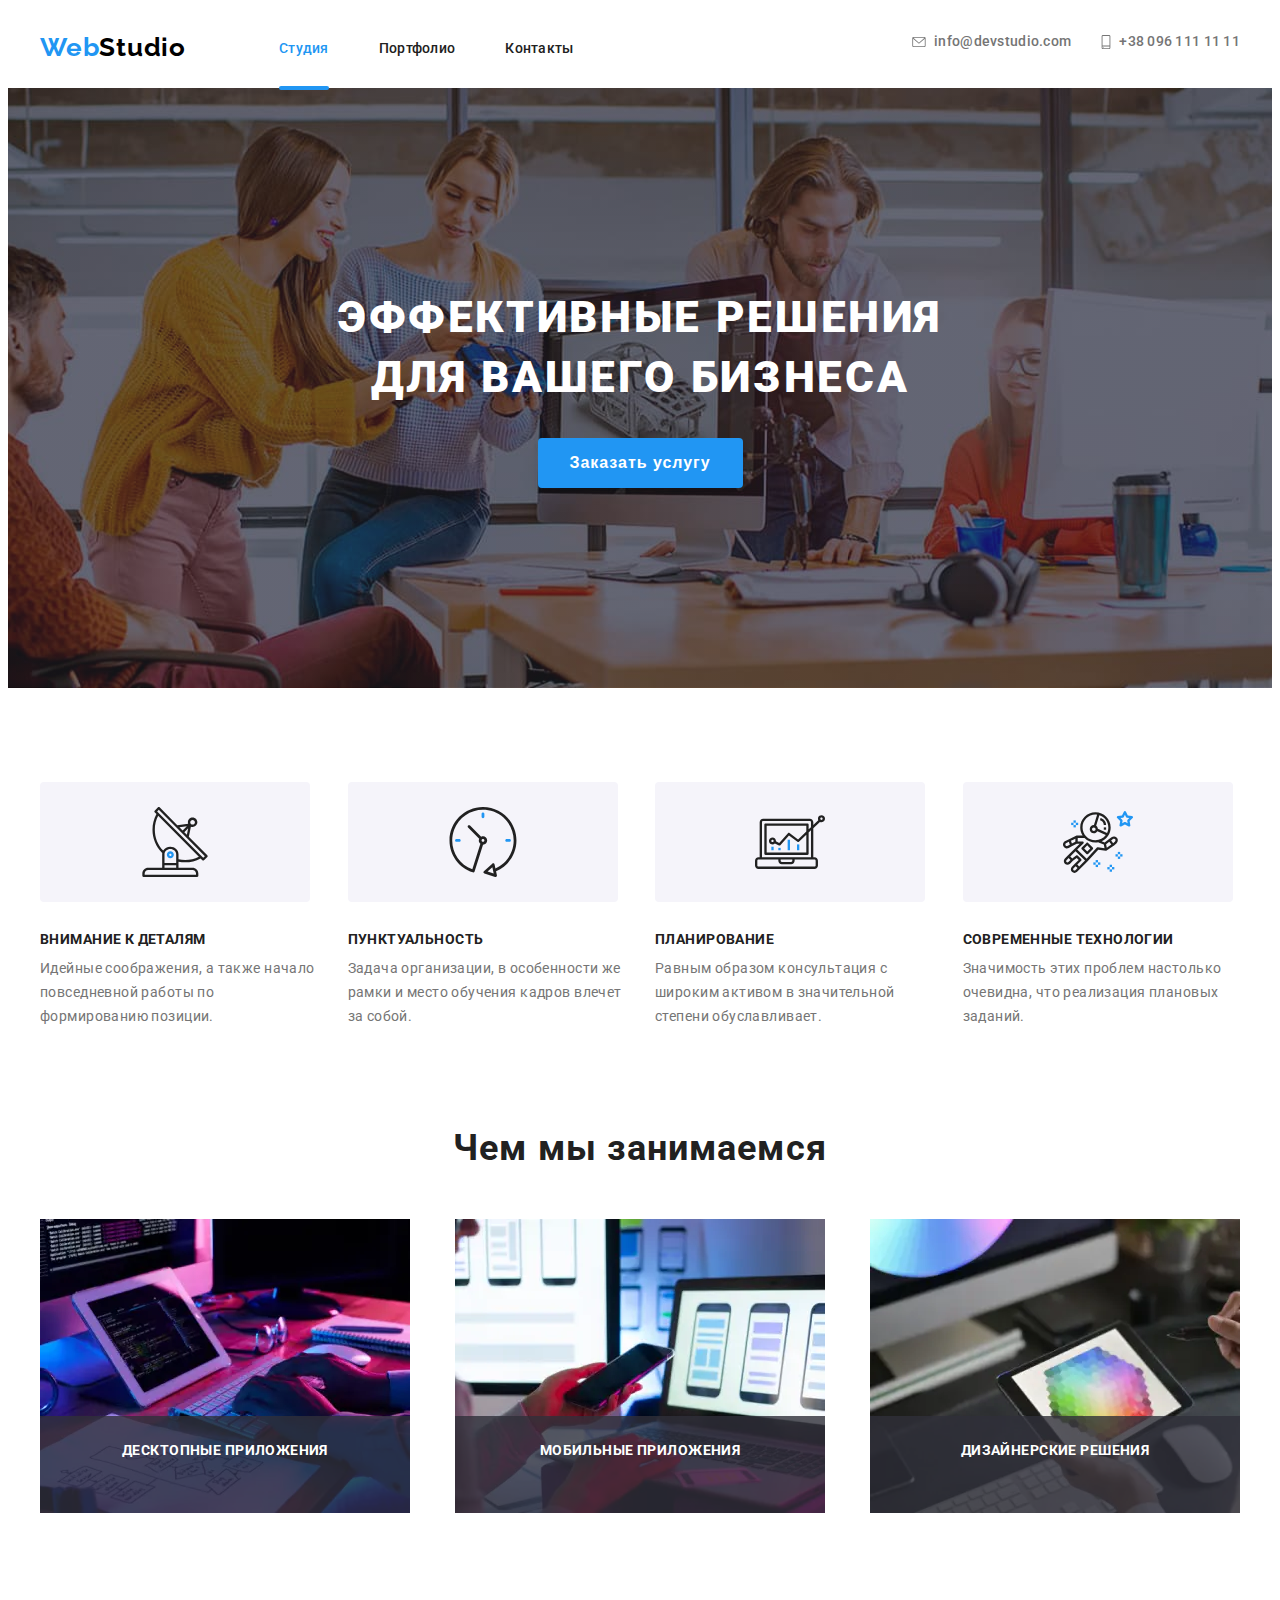
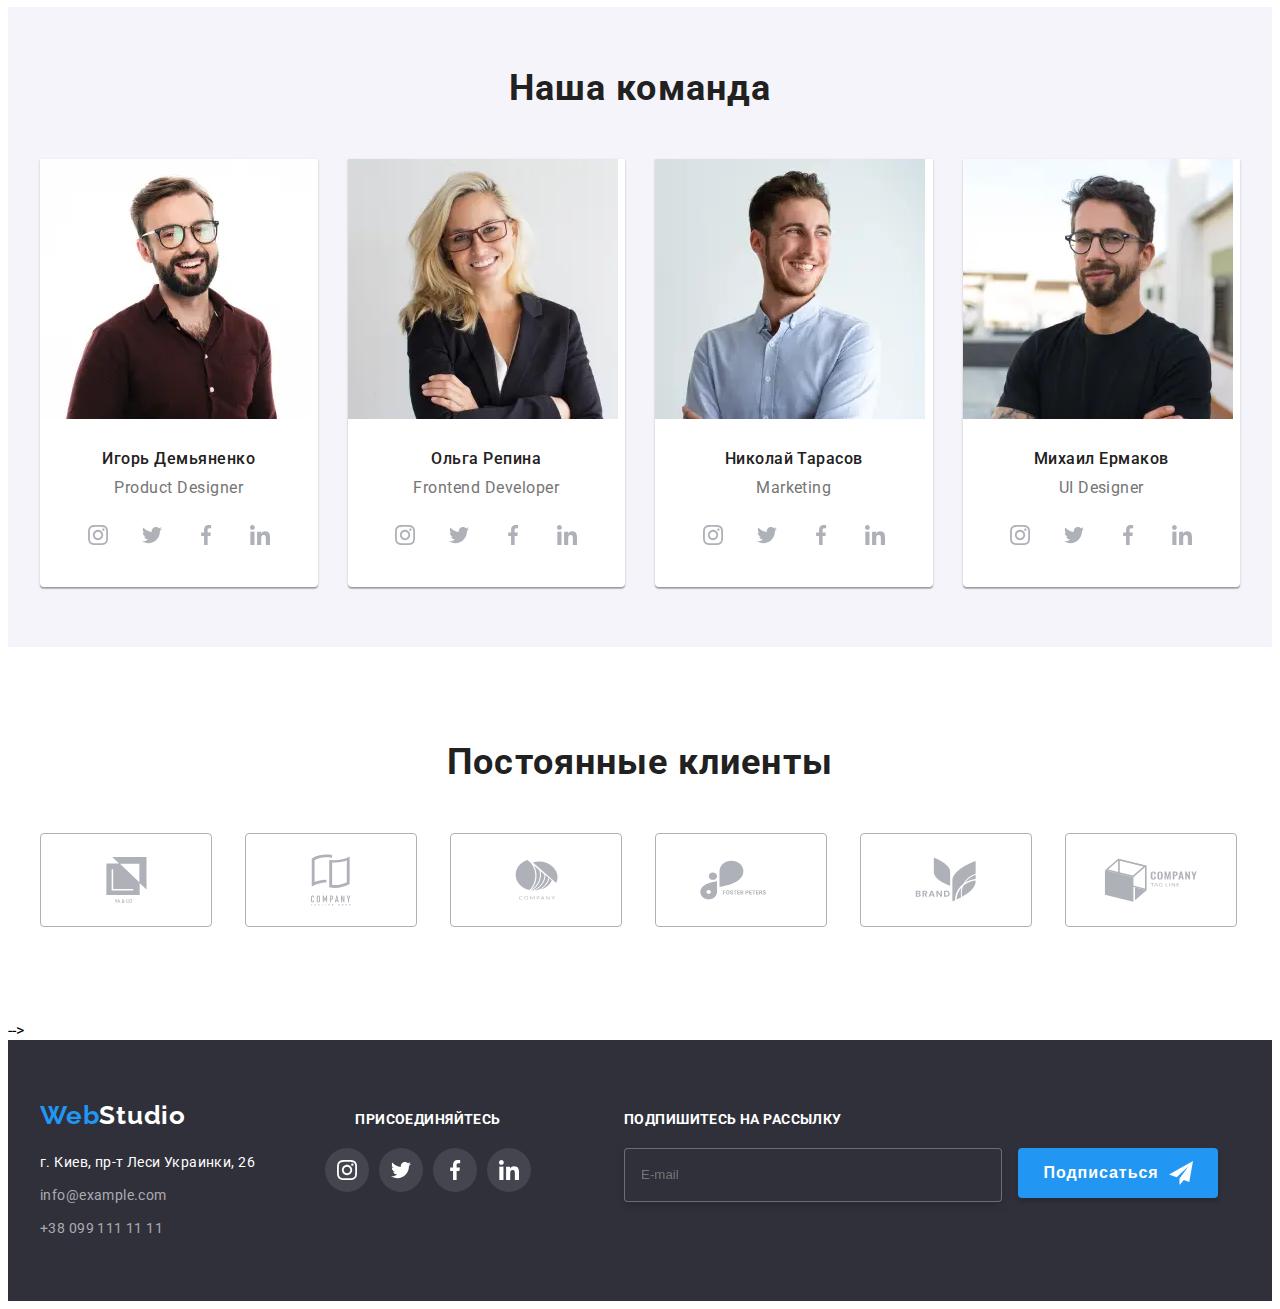
==== commit 21e234fe: "сделано бургер-меню" ====
--- a/index.html
+++ b/index.html
@@ -40,6 +40,12 @@
             </li>
           </ul>
         </nav>
+        <!-- кнопка бургер-меню -->
+        <button class="burger-btn" data-menu-open>
+          <svg class="burger-btn__icon">
+            <use href="./imeges/sprite.svg#burger-icon"></use>
+          </svg>
+        </button>
 
         <!--Контакты-->
         <ul class="header__contact list">
@@ -60,6 +66,53 @@
             >
           </li>
         </ul>
+      </div>
+      <!-- mobile-menu -->
+      <div class="mobile-menu" data-menu>
+        <div class="container mobile-menu__container">
+          <button class="close-btn mobile-menu__close-btn" data-menu-close>
+            <svg class="close-btn__icon">
+              <use href="./imeges/sprite.svg#icon-close-black"></use>
+            </svg>
+          </button>
+          <ul class="nav-list list">
+            <li class="nav-list__item">
+              <a href="" class="nav-list__link link">Студия</a>
+            </li>
+            <li class="nav-list__item">
+              <a href="" class="nav-list__link link">Портфолио</a>
+            </li>
+            <li class="nav-list__item">
+              <a href="" class="nav-list__link link">Контакты</a>
+            </li>
+          </ul>
+          <ul class="mobile-menu__contact list">
+            <li class="mobile-menu__contact-item">
+              <a class="mobile-menu__contact-tel link" href="tel:+380961111111"
+                >+38 096 111 11 11</a
+              >
+            </li>
+            <li class="mobile-menu__contact-item">
+              <a class="mobile-menu__contact-mail link" href="mailto:info@devstudio.com"
+                >info@devstudio.com</a
+              >
+            </li>
+          </ul>
+          <ul class="mobile-menu__social-list list">
+            <li class="mobile-menu__social-item">
+              <a href="" class="mobile-menu__social-link link">Instagram</a>
+            </li>
+            <li class="mobile-menu__social-item">
+              <a href="" class="mobile-menu__social-link link">Twitter</a>
+            </li>
+            <li class="mobile-menu__social-item">
+              <a href="" class="mobile-menu__social-link link">Facebook</a>
+            </li>
+            <li class="mobile-menu__social-item">
+              <a href="" class="mobile-menu__social-link link">LinkedIn</a>
+            </li>
+          </ul>
+        </div>
       </div>
     </header>
 
@@ -704,7 +757,7 @@
     </footer>
 
     <!-- Модальное окно с backdrop -->
-    <!-- <div class="backdrop is-hidden" data-modal>
+    <div class="backdrop is-hidden" data-modal>
       <div class="modal">
         <button type="button" class="modal__close-btn" data-modal-close>
           <svg class="modal__close-btn-icon">
@@ -779,8 +832,9 @@
           <button type="submit" class="modal-form__button">Отправить</button>
         </form>
       </div>
-    </div> -->
-
-    <!-- <script src="./js/modal.js"></script> -->
+    </div>
+
+    <script src="./js/menu.js"></script>
+    <script src="./js/modal.js"></script>
   </body>
 </html>
--- a/css/main.min.css
+++ b/css/main.min.css
@@ -1,2 +1,2 @@
-:root{--primery-text-color: #757575;--title-text-color: #212121;--background-button-secondary: #f5f4fa;--accent-color: #2196f3;--white-color: #ffffff;--background-footer-hero: #2f303a;--icon-color: #afb1b8}.visually-hidden{position:absolute !important;clip:rect(1px 1px 1px 1px);clip:rect(1px, 1px, 1px, 1px);padding:0 !important;border:0 !important;height:1px !important;width:1px !important;overflow:hidden}.list{list-style:none}.link{text-decoration:none}h1,h2,h3,h4,h5,h6,p{margin-top:0;margin-bottom:0}ul,ol{margin-top:0;margin-bottom:0;padding-left:0}img{display:block;max-width:100%;height:auto}body{font-family:'Roboto', sans-serif;background-color:var(--white-color)}.container{padding-left:15px;padding-right:15px}@media screen and (min-width: 480px){.container{width:480px;margin:0 auto}}@media screen and (min-width: 768px){.container{width:768px}}@media screen and (min-width: 1200px){.container{width:1200px}}.logo{font-family:'Raleway', sans-serif;font-size:24px;font-weight:700;line-height:1.17;letter-spacing:0.03em;text-align:center;color:#000000}.logo span{color:var(--accent-color)}.footer__logo{color:#ffffff}@media screen and (min-width: 768px){.header__logo{margin-right:88px}}@media screen and (min-width: 1200px){.logo{font-family:'Raleway', sans-serif;font-size:26px;font-weight:700;line-height:1.19;letter-spacing:0.03em;color:#000000}.header__logo{margin-right:93px}}.nav__menu{display:none}.header__contact{display:none}.header{padding-top:16px;padding-bottom:16px;border-bottom:1px solid #ececec}@media screen and (min-width: 768px){.header{padding-top:22px;padding-bottom:22px}.header__container{display:flex;align-items:center}.nav{display:flex;align-items:center}.nav__menu{display:flex;align-items:center;margin-right:84px}.nav__item{position:relative}.nav__item:not(:last-child){margin-right:50px}.nav__link{padding-top:32px;padding-bottom:22px;font-style:normal;font-size:14px;font-weight:500;line-height:1.14;letter-spacing:0.02em;color:var(--title-text-color);transition:color 250ms cubic-bezier(0.4, 0, 0.2, 1)}.nav__link:hover,.nav__link:focus{color:var(--accent-color)}.nav__link--current{color:var(--accent-color)}.nav__link--current::after{position:absolute;bottom:-33px;display:block;content:'';width:100%;height:4px;background-color:var(--accent-color);border-radius:2px}.header__contact{display:block}.header__contact-item:not(:last-child){margin-bottom:10px}.header__contact-mail-icon{width:14px;height:10px;margin-right:8px;fill:currentColor}.header__contact-tel-icon{width:10px;height:14px;margin-right:8px;fill:currentColor}.header__contact-mail,.header__contact-tel{display:flex;align-items:center;font-size:12px;font-weight:500;line-height:1.17;letter-spacing:0.02em;color:var(--primery-text-color);transition:color 250ms cubic-bezier(0.4, 0, 0.2, 1)}.header__contact-mail:hover,.header__contact-mail:focus,.header__contact-tel:hover,.header__contact-tel:focus{color:var(--accent-color)}}@media screen and (min-width: 1200px){.header{padding-top:24px;padding-bottom:25px}.header__container{justify-content:space-between}.header__contact{display:flex}.header__contact-item:not(:last-child){margin-right:30px}.header__contact-mail,.header__contact-tel{font-size:14px;font-weight:500;line-height:1.14}}.button{font-size:16px;font-weight:700;line-height:1.87;box-shadow:0px 4px 4px rgba(0,0,0,0.15);border-radius:4px;border:none;color:var(--white-color);background-color:var(--accent-color);font-style:normal;text-align:center;letter-spacing:0.06em}.main__button{padding:10px 32px;align-items:center;transition:background-color 250ms cubic-bezier(0.4, 0, 0.2, 1)}.main__button:hover,.main__button:focus{background-color:#188ce8}.footer__form-button{display:flex;justify-content:center;align-items:center;width:200px;height:50px;margin-left:auto;margin-right:auto}.footer__icon-send{width:24px;height:24px;margin-left:10px}.portfolio__filter-btn{font-size:16px;font-weight:500;line-height:1.62;padding:6px 22px;border:none;border-radius:4px;color:var(--title-text-color);background-color:var(--background-button-secondary);letter-spacing:0.03em;transition:color 250ms cubic-bezier(0.4, 0, 0.2, 1),background-color 250ms cubic-bezier(0.4, 0, 0.2, 1),box-shadow 250ms cubic-bezier(0.4, 0, 0.2, 1)}.portfolio__filter-btn:hover,.portfolio__filter-btn:focus{color:#ffffff;background-color:var(--accent-color);box-shadow:0px 3px 1px rgba(0,0,0,0.1),0px 1px 2px rgba(0,0,0,0.08),0px 2px 2px rgba(0,0,0,0.12)}.portfolio__filter-btn.current{color:var(--white-color);background-color:var(--accent-color)}.social-list{display:flex;justify-content:space-between;width:206px;margin-left:auto;margin-right:auto}.social-list__link{display:flex;align-items:center;justify-content:center;width:44px;height:44px;border-radius:50%;background-color:#ffffff;transition:fill 250ms cubic-bezier(0.4, 0, 0.2, 1),background-color 250ms cubic-bezier(0.4, 0, 0.2, 1)}.social-list__link:hover,.social-list__link:focus{fill:var(--white-color);background-color:var(--accent-color)}.social-list__icon{width:20px;height:20px}.social-list_light{fill:var(--icon-color);background-color:#ffffff}.social-list_dark{fill:var(--white-color);background-color:rgba(255,255,255,0.1)}.social-footer{width:206px}@media screen and (max-width: 767px){.social-footer{margin-left:auto;margin-right:auto}}.social-footer__title{margin-bottom:20px;font-style:normal;font-size:14px;font-weight:700;line-height:1.14;letter-spacing:0.03em;text-transform:uppercase;text-align:center;color:#ffffff}.hero{padding-top:118px;padding-bottom:118px;margin-left:auto;margin-right:auto;background-image:linear-gradient(rgba(47,48,58,0.4), rgba(47,48,58,0.4)),url("/imeges/hero/Header-mobile.jpg");background-color:var(--background-footer-hero);background-repeat:no-repeat;background-position:center;background-size:cover;text-align:center}@media screen and (min-device-pixel-ratio: 2) and (min-width: 280px), (min-resolution: 192dpi) and (min-width: 280px), (min-resolution: 2dppx) and (min-width: 280px){.hero{background-image:linear-gradient(rgba(47,48,58,0.4), rgba(47,48,58,0.4)),url("/imeges/hero/Header-mobile@2x.jpg")}}.hero__title{max-width:360px;margin-left:auto;margin-right:auto;font-style:normal;font-size:26px;font-weight:900;line-height:1.62;text-align:center;letter-spacing:0.06em;text-transform:uppercase;color:var(--white-color);margin-bottom:30px}@media screen and (min-width: 768px){.hero{background-image:linear-gradient(rgba(47,48,58,0.4), rgba(47,48,58,0.4)),url("/imeges/hero/Header-tablet.jpg");background-size:cover}}@media screen and (min-device-pixel-ratio: 2) and (min-width: 768px), (min-resolution: 192dpi) and (min-width: 768px), (min-resolution: 2dppx) and (min-width: 768px){.hero{background-image:linear-gradient(rgba(47,48,58,0.4), rgba(47,48,58,0.4)),url("/imeges/hero/Header-tablet@2x.jpg")}}@media screen and (min-width: 1200px){.hero{padding-top:200px;padding-bottom:200px;background-image:linear-gradient(rgba(47,48,58,0.4), rgba(47,48,58,0.4)),url("/imeges/hero/Header-desktop.jpg");background-size:cover}.hero__title{max-width:696px;font-size:44px;font-weight:900;line-height:1.36}}@media screen and (min-device-pixel-ratio: 2) and (min-width: 1200px), (min-resolution: 192dpi) and (min-width: 1200px), (min-resolution: 2dppx) and (min-width: 1200px){.hero{background-image:linear-gradient(rgba(47,48,58,0.4), rgba(47,48,58,0.4)),url("/imeges/hero/Header-desktop@2x.jpg")}}.dignity{padding-top:60px;padding-bottom:60px}.dignity__icon-conteiner{width:450px;height:120px;display:flex;align-items:center;margin-bottom:30px;background:var(--background-button-secondary);border-radius:4px}.dignity__icon{width:70px;height:70px;margin:0 auto}.dignity__title{margin-bottom:10px;color:var(--title-text-color);font-size:14px;font-weight:700;line-height:1.14;font-style:normal;letter-spacing:0.03em;text-transform:uppercase;text-align:center}.dignity__text{font-style:normal;color:var(--primery-text-color);font-size:14px;font-weight:400;line-height:1.71;letter-spacing:0.03em}@media screen and (max-width: 767px){.dignity__item:not(:last-child){margin-bottom:30px}}@media screen and (min-width: 768px){.dignity__list{display:flex;align-items:center;flex-wrap:wrap;margin-left:-30px;margin-top:-30px}.dignity__item{width:354px;height:251px;margin-left:30px;margin-top:30px;flex-basis:calc((100% - 60px) / 2)}.dignity__icon-conteiner{width:354px;height:120px;display:flex;align-items:center;margin-bottom:30px;background:var(--background-button-secondary);border-radius:4px}.dignity__title{text-align:left}}@media screen and (min-width: 1200px){.dignity{padding-top:94px;padding-bottom:47px}.dignity__list{display:flex;align-items:center;flex-wrap:wrap;margin-left:-30px;margin-top:-30px}.dignity__item{width:270px;height:251px;margin-left:30px;margin-top:30px;flex-basis:calc((100% - 120px) / 4)}.dignity__icon-conteiner{width:270px;height:120px}}@media screen and (max-width: 1199px){.profile{display:none}}@media screen and (min-width: 1200px){.profile{padding-top:47px;padding-bottom:94px}.profile__titel{margin-bottom:50px;color:var(--title-text-color);font-size:36px;font-weight:700;line-height:1.17;text-align:center;letter-spacing:0.03em}.profile__list{display:flex;align-items:center;justify-content:space-between}.profile__item{position:relative}.profile__label{position:absolute;left:0;bottom:0;font-style:normal;font-size:14px;font-weight:700;line-height:1.14;text-align:center;letter-spacing:0.03em;text-transform:uppercase;color:#ffffff;background-color:rgba(47,48,58,0.8);width:370px;height:70px;padding-top:27px}}.team{background-color:#f5f4fa;padding-top:60px;padding-bottom:60px}.team__title{margin-bottom:30px;font-size:28px;font-weight:700;line-height:1.18;text-align:center;letter-spacing:0.03em;color:var(--title-text-color)}@media screen and (max-width: 767px){.team__item:not(:last-child){margin-bottom:30px}}.team__card{background:var(--white-color);box-shadow:0px 1px 3px rgba(0,0,0,0.12),0px 1px 1px rgba(0,0,0,0.14),0px 2px 1px rgba(0,0,0,0.2);border-radius:0px 0px 4px 4px}.team__img{margin-bottom:30px}.team__badge{padding-bottom:24px}.team__name{margin-bottom:10px;font-size:16px;font-weight:500;line-height:1.19;text-align:center;letter-spacing:0.03em;color:var(--title-text-color)}.team__profession{margin-bottom:16px;color:var(--primery-text-color);font-size:16px;font-weight:400;line-height:1.19;text-align:center;letter-spacing:0.03em}@media screen and (min-width: 768px){.team__list{display:flex;flex-wrap:wrap;margin-left:-30px;margin-top:-30px;align-items:center}.team__item{margin-left:30px;margin-top:30px;flex-basis:calc((100% - 60px) / 2)}}@media screen and (min-width: 1200px){.team__title{margin-bottom:50px;font-size:36px;font-weight:700;line-height:1.17}.team__list{display:flex;flex-wrap:wrap;margin-left:-30px;margin-top:-30px;align-items:center}.team__item{margin-left:30px;margin-top:30px;flex-basis:calc((100% - 120px) / 4)}.team__badge{padding-bottom:30px}}.clients{padding-top:60px;padding-bottom:60px}.clients__title{margin-bottom:30px;font-size:28px;font-weight:700;line-height:1.18;text-align:center;letter-spacing:0.03em;color:var(--title-text-color)}.clients__list{display:flex;flex-wrap:wrap;margin-left:-30px;margin-top:-30px;align-items:center}.clients__item{margin-left:30px;margin-top:30px;flex-basis:calc((100% - 60px) / 2)}.clients__link{fill:var(--icon-color);display:flex;align-items:center;justify-content:center;width:210px;height:92px;border:1px solid #afb1b8;border-radius:4px;transition:border 250ms cubic-bezier(0.4, 0, 0.2, 1),border-radius 250ms cubic-bezier(0.4, 0, 0.2, 1),fill 250ms cubic-bezier(0.4, 0, 0.2, 1)}.clients__link:hover,.clients__link:focus{border:1px solid #2196f3;border-radius:4px;fill:var(--accent-color)}@media screen and (min-width: 768px){.clients__item{flex-basis:calc((100% - 90px) / 3)}.clients__link{width:226px}}@media screen and (min-width: 1200px){.clients{padding-top:94px;padding-bottom:94px}.clients__title{margin-bottom:50px;font-size:36px;font-weight:700;line-height:1.17}.clients__list{display:flex;flex-wrap:nowrap;justify-content:space-between}.clients__link{width:170px}}.footer{padding-top:60px;padding-bottom:60px;background-color:var(--background-footer-hero)}.contact-info__address{margin-top:20px}@media screen and (max-width: 767px){.contact-info__address{margin-bottom:60px}}.contact-info__item:not(:last-child){margin-bottom:8px}.contact-info__address-link{font-style:normal;font-size:14px;font-weight:400;line-height:1.71;letter-spacing:0.03em;color:#ffffff;transition:color 250ms cubic-bezier(0.4, 0, 0.2, 1)}.contact-info__address-link:hover,.contact-info__address-link:focus{color:rgba(255,255,255,0.6)}.contact-info__link{display:inline-block;font-style:normal;color:rgba(255,255,255,0.6);font-size:14px;font-weight:400;line-height:1.71;letter-spacing:0.03em;transition:color 250ms cubic-bezier(0.4, 0, 0.2, 1)}.contact-info__link:hover,.contact-info__link:focus{color:#ffffff}@media screen and (max-width: 1199px){.contact-info{text-align:center}.footer__newsletter{margin-top:60px}}.footer__newsletter-text{margin-bottom:20px;font-size:14px;font-weight:700;line-height:1.14;text-align:center;letter-spacing:0.03em;text-transform:uppercase;color:var(--white-color)}.footer__form-input{width:450px;height:50px;background-color:var(--background-footer-hero);border:1px solid rgba(255,255,255,0.3);filter:drop-shadow(0px 4px 4px rgba(0,0,0,0.15));border-radius:4px;color:var(--white-color);outline:none;margin-bottom:20px;padding-left:16px}@media screen and (min-width: 768px) and (max-width: 1199px){.footer__contact{display:flex;justify-content:space-around;align-items:baseline}.footer__form-field{padding-left:166px}}@media screen and (min-width: 1200px){.footer__contact{display:flex;align-items:baseline}.footer__contact-data{display:flex;align-items:baseline}.contact-info__address{margin-top:20px;margin-right:70px}.contact-info__item:not(:last-child){margin-bottom:9px}.footer__newsletter{margin-left:93px}.footer__newsletter-text{text-align:start}.footer__form{display:flex;justify-content:center;align-items:flex-start}.footer__form-field{margin-right:16px}.footer__form-input{width:358px;margin-bottom:0}}.portfolio{padding-top:60px;padding-bottom:60px}.portfolio__filter{margin-bottom:40px;display:flex;flex-wrap:wrap;align-items:center}.portfolio__filter-item:not(:last-child){margin-right:8px}@media screen and (max-width: 767px){.portfolio__filter-item{margin-bottom:15px}}.project__item{background:#ffffff;border:1px solid #eeeeee;transition:border 250ms cubic-bezier(0.4, 0, 0.2, 1),box-shadow 250ms cubic-bezier(0.4, 0, 0.2, 1)}.project__item:hover,.project__item:focus{border:1px solid #eeeeee;box-shadow:0px 1px 1px rgba(0,0,0,0.12),0px 4px 4px rgba(0,0,0,0.06),1px 4px 6px rgba(0,0,0,0.16)}@media screen and (max-width: 767px){.project__item:not(:last-child){margin-bottom:30px}}.project__card{padding:20px 24px;background:#ffffff}.project__title{margin-bottom:4px;font-size:18px;font-weight:700;line-height:2;letter-spacing:0.06em;color:var(--title-text-color)}.project__text{font-size:16px;font-weight:400;line-height:1.87;letter-spacing:0.03em;color:var(--primery-text-color)}.project__link{display:block}.project__div-overlay{position:relative;overflow:hidden}.project__overlay{position:absolute;top:0;left:0;font-style:normal;font-size:18px;font-weight:400;line-height:1.56;letter-spacing:0.03em;color:var(--white-color);background-color:rgba(33,150,243,0.9);width:100%;height:100%;overflow:auto;padding:77px 24px;transform:translateY(100%);transition:transform 500ms linear}.project__link:hover .project__overlay,.project__link:focus .project__overlay{transform:translateY(0%)}@media screen and (min-width: 768px){.portfolio__filter{margin-bottom:30px;justify-content:center;flex-wrap:nowrap}.project__list{display:flex;flex-wrap:wrap;margin-left:-30px;margin-top:-30px}.project__item{margin-left:30px;margin-top:30px;flex-basis:calc((100% - 60px) / 2)}.project__overlay{padding:49px 24px}}@media screen and (min-width: 1200px){.portfolio{padding-top:94px;padding-bottom:94px}.portfolio__filter{margin-bottom:50px}.project__item{flex-basis:calc((100% - 90px) / 3)}.project__overlay{padding:63px 24px}}.backdrop{position:fixed;top:0;left:0;width:100vw;height:100vh;background-color:rgba(0,0,0,0.2);transition:opacity 500ms linear, visibility 500ms linear}.is-hidden{opacity:0;visibility:hidden;pointer-events:none}.modal{position:absolute;left:50%;top:50%;width:528px;height:580px;background-color:#ffffff;box-shadow:0px 1px 3px rgba(0,0,0,0.12),0px 1px 1px rgba(0,0,0,0.14),0px 2px 1px rgba(0,0,0,0.2);border-radius:4px;transform:translate(-50%, -50%);padding:40px}.modal__close-btn{display:flex;justify-content:center;align-items:center;position:absolute;top:8px;right:8px;width:30px;height:30px;border-radius:50%;border:1px solid rgba(0,0,0,0.1);background-color:transparent;cursor:pointer;padding:0}.modal__close-btn:focus{fill:var(--accent-color);outline:none;border-color:var(--accent-color)}.modal__close-btn-icon{width:18px;height:18px;fill:#000000;transition:fill 250ms cubic-bezier(0.4, 0, 0.2, 1)}.modal__close-btn-icon:hover{fill:var(--accent-color);outline:none;border-color:var(--accent-color)}.modal-form{display:flex;flex-direction:column}.modal-form__head{font-size:20px;font-weight:700;line-height:1.15;font-style:normal;text-align:center;letter-spacing:0.03em;color:var(--title-text-color);margin-bottom:12px}.modal-form__field{font-size:12px;font-weight:400;line-height:1.17;margin-bottom:10px;font-style:normal;letter-spacing:0.01em;color:var(--primery-text-color)}.modal-form__input-wrapper{position:relative;display:block;margin-top:4px}.modal-form__input{width:100%;height:40px;border:1px solid rgba(33,33,33,0.2);border-radius:4px;padding-left:42px;transition:border-color 250ms cubic-bezier(0.4, 0, 0.2, 1)}.modal-form__input:hover,.modal-form__input:focus{outline:none;border-color:var(--accent-color)}.modal-form__icon{display:block;position:absolute;top:50%;left:12px;transform:translateY(-50%);width:18px;height:18px;fill:var(--title-text-color);transition:fill 250ms cubic-bezier(0.4, 0, 0.2, 1)}.modal-form__input:focus+.modal-form__icon,.modal-form__input:hover+.modal-form__icon{fill:var(--accent-color)}.modal-form__message{width:100%;height:120px;margin-top:4px;padding:12px 16px;border:1px solid rgba(33,33,33,0.2);border-radius:4px;resize:none;transition:border-color 250ms cubic-bezier(0.4, 0, 0.2, 1)}.modal-form__message:hover,.modal-form__message:focus{border-color:var(--accent-color);outline:none}.modal-form__message::placeholder{font-size:14px;font-weight:400;line-height:1.14;font-style:normal;letter-spacing:0.01em;color:rgba(117,117,117,0.5)}.modal-form__checkbox-label{font-size:14px;font-weight:400;line-height:1.71;display:flex;justify-content:center;align-items:center;font-style:normal;letter-spacing:0.03em;color:var(--primery-text-color)}.modal-form__checkbox-label::before{display:block;content:'';width:16px;height:15px;border:1px solid #212121;border-radius:2px;cursor:pointer;margin-right:7px}.modal-form__checkbox:checked+.modal-form__checkbox-label::before{background-image:url(../imeges/icon-check.svg);width:16px;height:15px;border:1px solid #2196f3;border-radius:2px;background-position:center}.modal-form__checkbox:focus+.modal-form__checkbox-label::before{border-color:var(--accent-color);border-radius:2px}.modal-form__label-link{color:var(--accent-color)}.modal-form__label-link:focus{outline:1px solid #2196f3}.modal-form__button{width:200px;height:50px;margin:0 auto;margin-top:30px;background-color:#188ce8;box-shadow:0px 4px 4px rgba(0,0,0,0.15);border-radius:4px;font-size:16px;font-weight:700;line-height:1.87;font-style:normal;text-align:center;letter-spacing:0.06em;color:var(--white-color);cursor:pointer;transition:outline 250ms cubic-bezier(0.4, 0, 0.2, 1)}.modal-form__button:focus{outline:1px solid #2196f3}
+:root{--primery-text-color: #757575;--title-text-color: #212121;--background-button-secondary: #f5f4fa;--accent-color: #2196f3;--white-color: #ffffff;--background-footer-hero: #2f303a;--icon-color: #afb1b8}.visually-hidden{position:absolute !important;clip:rect(1px 1px 1px 1px);clip:rect(1px, 1px, 1px, 1px);padding:0 !important;border:0 !important;height:1px !important;width:1px !important;overflow:hidden}.list{list-style:none}.link{text-decoration:none}h1,h2,h3,h4,h5,h6,p{margin-top:0;margin-bottom:0}ul,ol{margin-top:0;margin-bottom:0;padding-left:0}img{display:block;max-width:100%;height:auto}body{font-family:'Roboto', sans-serif;background-color:var(--white-color)}.container{padding-left:15px;padding-right:15px}@media screen and (min-width: 480px){.container{width:480px;margin:0 auto}}@media screen and (min-width: 768px){.container{width:768px}}@media screen and (min-width: 1200px){.container{width:1200px}}.logo{font-family:'Raleway', sans-serif;font-size:24px;font-weight:700;line-height:1.17;letter-spacing:0.03em;text-align:center;color:#000000}.logo span{color:var(--accent-color)}.footer__logo{color:#ffffff}@media screen and (min-width: 768px){.header__logo{margin-right:88px}}@media screen and (min-width: 1200px){.logo{font-family:'Raleway', sans-serif;font-size:26px;font-weight:700;line-height:1.19;letter-spacing:0.03em}.header__logo{margin-right:93px}}.nav__menu{display:none}.header__contact{display:none}.header{padding-top:16px;padding-bottom:16px}.header__container{display:flex;justify-content:space-between;align-items:center}.burger-btn{background-color:transparent;border:none;padding:0;line-height:0}.burger-btn__icon{width:40px;height:40px;fill:#000000}.mobile-menu{position:fixed;z-index:100;left:0;top:0;width:100vw;height:100vh;background-color:#ffffff;opacity:0;visibility:hidden;pointer-events:none;transition:opacity 500ms linear, visibility 500ms linear}.mobile-menu.is-open{opacity:1;visibility:visible;pointer-events:auto}.close-btn{background-color:transparent;border:none;padding:0;line-height:0}.close-btn__icon{width:40px;height:40px}.mobile-menu__container{position:relative;padding-top:48px;padding-left:40px}.mobile-menu__close-btn{position:absolute;top:12px;right:15px}.nav-list{margin-bottom:302px}.nav-list__item:not(:last-child){margin-bottom:32px}.nav-list__link{font-size:40px;font-weight:500;line-height:1.18;letter-spacing:0.02em;color:#212121}.nav-list__link:hover,.nav-list__link:focus{color:var(--accent-color)}.mobile-menu__contact{margin-bottom:64px}.mobile-menu__contact-item:not(:last-child){margin-bottom:32px}.mobile-menu__contact-tel{font-size:34px;font-weight:500;line-height:1.18;letter-spacing:0.02em;color:var(--primery-text-color)}.mobile-menu__contact-tel:hover,.mobile-menu__contact-tel:focus{color:var(--accent-color)}.mobile-menu__contact-mail{font-size:24px;font-weight:500;line-height:1.17;letter-spacing:0.02em;color:var(--primery-text-color)}.mobile-menu__contact-mail:hover,.mobile-menu__contact-mail:focus{color:var(--accent-color)}.mobile-menu__social-list{display:flex}.mobile-menu__social-item{position:relative}.mobile-menu__social-link{color:#2196f3;font-size:18px;font-weight:500;line-height:1.22;letter-spacing:0.02em;margin-right:20px}.mobile-menu__social-link::after{position:absolute;bottom:10px;content:'';width:22px;border:1px solid rgba(33,33,33,0.2);transform:rotate(90deg)}@media screen and (min-width: 768px){.burger-btn{display:none}.mobile-menu{display:none}.header{padding-top:22px;padding-bottom:22px}.header__container{display:flex;align-items:center}.nav{display:flex;align-items:center}.nav__menu{display:flex;align-items:center;margin-right:84px}.nav__item{position:relative}.nav__item:not(:last-child){margin-right:50px}.nav__link{padding-top:32px;padding-bottom:22px;font-style:normal;font-size:14px;font-weight:500;line-height:1.14;letter-spacing:0.02em;color:var(--title-text-color);transition:color 250ms cubic-bezier(0.4, 0, 0.2, 1)}.nav__link:hover,.nav__link:focus{color:var(--accent-color)}.nav__link--current{color:var(--accent-color)}.nav__link--current::after{position:absolute;bottom:-33px;display:block;content:'';width:100%;height:4px;background-color:var(--accent-color);border-radius:2px}.header__contact{display:block}.header__contact-item:not(:last-child){margin-bottom:10px}.header__contact-mail-icon{width:14px;height:10px;margin-right:8px;fill:currentColor}.header__contact-tel-icon{width:10px;height:14px;margin-right:8px;fill:currentColor}.header__contact-mail,.header__contact-tel{display:flex;align-items:center;font-size:12px;font-weight:500;line-height:1.17;letter-spacing:0.02em;color:var(--primery-text-color);transition:color 250ms cubic-bezier(0.4, 0, 0.2, 1)}.header__contact-mail:hover,.header__contact-mail:focus,.header__contact-tel:hover,.header__contact-tel:focus{color:var(--accent-color)}}@media screen and (min-width: 1200px){.header{padding-top:24px;padding-bottom:25px}.header__container{justify-content:space-between}.header__contact{display:flex}.header__contact-item:not(:last-child){margin-right:30px}.header__contact-mail,.header__contact-tel{font-size:14px;font-weight:500;line-height:1.14}}.button{font-size:16px;font-weight:700;line-height:1.87;box-shadow:0px 4px 4px rgba(0,0,0,0.15);border-radius:4px;border:none;color:var(--white-color);background-color:var(--accent-color);font-style:normal;text-align:center;letter-spacing:0.06em}.main__button{padding:10px 32px;align-items:center;transition:background-color 250ms cubic-bezier(0.4, 0, 0.2, 1)}.main__button:hover,.main__button:focus{background-color:#188ce8}.footer__form-button{display:flex;justify-content:center;align-items:center;width:200px;height:50px;margin-left:auto;margin-right:auto}.footer__icon-send{width:24px;height:24px;margin-left:10px}.portfolio__filter-btn{font-size:16px;font-weight:500;line-height:1.62;padding:6px 22px;border:none;border-radius:4px;color:var(--title-text-color);background-color:var(--background-button-secondary);letter-spacing:0.03em;transition:color 250ms cubic-bezier(0.4, 0, 0.2, 1),background-color 250ms cubic-bezier(0.4, 0, 0.2, 1),box-shadow 250ms cubic-bezier(0.4, 0, 0.2, 1)}.portfolio__filter-btn:hover,.portfolio__filter-btn:focus{color:#ffffff;background-color:var(--accent-color);box-shadow:0px 3px 1px rgba(0,0,0,0.1),0px 1px 2px rgba(0,0,0,0.08),0px 2px 2px rgba(0,0,0,0.12)}.portfolio__filter-btn.current{color:var(--white-color);background-color:var(--accent-color)}.social-list{display:flex;justify-content:space-between;width:206px;margin-left:auto;margin-right:auto}.social-list__link{display:flex;align-items:center;justify-content:center;width:44px;height:44px;border-radius:50%;background-color:#ffffff;transition:fill 250ms cubic-bezier(0.4, 0, 0.2, 1),background-color 250ms cubic-bezier(0.4, 0, 0.2, 1)}.social-list__link:hover,.social-list__link:focus{fill:var(--white-color);background-color:var(--accent-color)}.social-list__icon{width:20px;height:20px}.social-list_light{fill:var(--icon-color);background-color:#ffffff}.social-list_dark{fill:var(--white-color);background-color:rgba(255,255,255,0.1)}.social-footer{width:206px}@media screen and (max-width: 767px){.social-footer{margin-left:auto;margin-right:auto}}.social-footer__title{margin-bottom:20px;font-style:normal;font-size:14px;font-weight:700;line-height:1.14;letter-spacing:0.03em;text-transform:uppercase;text-align:center;color:#ffffff}.hero{padding-top:118px;padding-bottom:118px;margin-left:auto;margin-right:auto;background-image:linear-gradient(rgba(47,48,58,0.4), rgba(47,48,58,0.4)),url("/imeges/hero/Header-mobile.jpg");background-color:var(--background-footer-hero);background-repeat:no-repeat;background-position:center;background-size:cover;text-align:center}@media screen and (min-device-pixel-ratio: 2) and (min-width: 280px), (min-resolution: 192dpi) and (min-width: 280px), (min-resolution: 2dppx) and (min-width: 280px){.hero{background-image:linear-gradient(rgba(47,48,58,0.4), rgba(47,48,58,0.4)),url("/imeges/hero/Header-mobile@2x.jpg")}}.hero__title{max-width:360px;margin-left:auto;margin-right:auto;font-style:normal;font-size:26px;font-weight:900;line-height:1.62;text-align:center;letter-spacing:0.06em;text-transform:uppercase;color:var(--white-color);margin-bottom:30px}@media screen and (min-width: 768px){.hero{background-image:linear-gradient(rgba(47,48,58,0.4), rgba(47,48,58,0.4)),url("/imeges/hero/Header-tablet.jpg");background-size:cover}}@media screen and (min-device-pixel-ratio: 2) and (min-width: 768px), (min-resolution: 192dpi) and (min-width: 768px), (min-resolution: 2dppx) and (min-width: 768px){.hero{background-image:linear-gradient(rgba(47,48,58,0.4), rgba(47,48,58,0.4)),url("/imeges/hero/Header-tablet@2x.jpg")}}@media screen and (min-width: 1200px){.hero{padding-top:200px;padding-bottom:200px;background-image:linear-gradient(rgba(47,48,58,0.4), rgba(47,48,58,0.4)),url("/imeges/hero/Header-desktop.jpg");background-size:cover}.hero__title{max-width:696px;font-size:44px;font-weight:900;line-height:1.36}}@media screen and (min-device-pixel-ratio: 2) and (min-width: 1200px), (min-resolution: 192dpi) and (min-width: 1200px), (min-resolution: 2dppx) and (min-width: 1200px){.hero{background-image:linear-gradient(rgba(47,48,58,0.4), rgba(47,48,58,0.4)),url("/imeges/hero/Header-desktop@2x.jpg")}}.dignity{padding-top:60px;padding-bottom:60px}.dignity__icon-conteiner{width:450px;height:120px;display:flex;align-items:center;margin-bottom:30px;background:var(--background-button-secondary);border-radius:4px}.dignity__icon{width:70px;height:70px;margin:0 auto}.dignity__title{margin-bottom:10px;color:var(--title-text-color);font-size:14px;font-weight:700;line-height:1.14;font-style:normal;letter-spacing:0.03em;text-transform:uppercase;text-align:center}.dignity__text{font-style:normal;color:var(--primery-text-color);font-size:14px;font-weight:400;line-height:1.71;letter-spacing:0.03em}@media screen and (max-width: 767px){.dignity__item:not(:last-child){margin-bottom:30px}}@media screen and (min-width: 768px){.dignity__list{display:flex;align-items:center;flex-wrap:wrap;margin-left:-30px;margin-top:-30px}.dignity__item{width:354px;height:251px;margin-left:30px;margin-top:30px;flex-basis:calc((100% - 60px) / 2)}.dignity__icon-conteiner{width:354px;height:120px;display:flex;align-items:center;margin-bottom:30px;background:var(--background-button-secondary);border-radius:4px}.dignity__title{text-align:left}}@media screen and (min-width: 1200px){.dignity{padding-top:94px;padding-bottom:47px}.dignity__list{display:flex;align-items:center;flex-wrap:wrap;margin-left:-30px;margin-top:-30px}.dignity__item{width:270px;height:251px;margin-left:30px;margin-top:30px;flex-basis:calc((100% - 120px) / 4)}.dignity__icon-conteiner{width:270px;height:120px}}@media screen and (max-width: 1199px){.profile{display:none}}@media screen and (min-width: 1200px){.profile{padding-top:47px;padding-bottom:94px}.profile__titel{margin-bottom:50px;color:var(--title-text-color);font-size:36px;font-weight:700;line-height:1.17;text-align:center;letter-spacing:0.03em}.profile__list{display:flex;align-items:center;justify-content:space-between}.profile__item{position:relative}.profile__label{position:absolute;left:0;bottom:0;font-style:normal;font-size:14px;font-weight:700;line-height:1.14;text-align:center;letter-spacing:0.03em;text-transform:uppercase;color:#ffffff;background-color:rgba(47,48,58,0.8);width:370px;height:70px;padding-top:27px}}.team{background-color:#f5f4fa;padding-top:60px;padding-bottom:60px}.team__title{margin-bottom:30px;font-size:28px;font-weight:700;line-height:1.18;text-align:center;letter-spacing:0.03em;color:var(--title-text-color)}@media screen and (max-width: 767px){.team__item:not(:last-child){margin-bottom:30px}}.team__card{background:var(--white-color);box-shadow:0px 1px 3px rgba(0,0,0,0.12),0px 1px 1px rgba(0,0,0,0.14),0px 2px 1px rgba(0,0,0,0.2);border-radius:0px 0px 4px 4px}.team__img{margin-bottom:30px}.team__badge{padding-bottom:24px}.team__name{margin-bottom:10px;font-size:16px;font-weight:500;line-height:1.19;text-align:center;letter-spacing:0.03em;color:var(--title-text-color)}.team__profession{margin-bottom:16px;color:var(--primery-text-color);font-size:16px;font-weight:400;line-height:1.19;text-align:center;letter-spacing:0.03em}@media screen and (min-width: 768px){.team__list{display:flex;flex-wrap:wrap;margin-left:-30px;margin-top:-30px;align-items:center}.team__item{margin-left:30px;margin-top:30px;flex-basis:calc((100% - 60px) / 2)}}@media screen and (min-width: 1200px){.team__title{margin-bottom:50px;font-size:36px;font-weight:700;line-height:1.17}.team__list{display:flex;flex-wrap:wrap;margin-left:-30px;margin-top:-30px;align-items:center}.team__item{margin-left:30px;margin-top:30px;flex-basis:calc((100% - 120px) / 4)}.team__badge{padding-bottom:30px}}.clients{padding-top:60px;padding-bottom:60px}.clients__title{margin-bottom:30px;font-size:28px;font-weight:700;line-height:1.18;text-align:center;letter-spacing:0.03em;color:var(--title-text-color)}.clients__list{display:flex;flex-wrap:wrap;margin-left:-30px;margin-top:-30px;align-items:center}.clients__item{margin-left:30px;margin-top:30px;flex-basis:calc((100% - 60px) / 2)}.clients__link{fill:var(--icon-color);display:flex;align-items:center;justify-content:center;width:210px;height:92px;border:1px solid #afb1b8;border-radius:4px;transition:border 250ms cubic-bezier(0.4, 0, 0.2, 1),border-radius 250ms cubic-bezier(0.4, 0, 0.2, 1),fill 250ms cubic-bezier(0.4, 0, 0.2, 1)}.clients__link:hover,.clients__link:focus{border:1px solid #2196f3;border-radius:4px;fill:var(--accent-color)}@media screen and (min-width: 768px){.clients__item{flex-basis:calc((100% - 90px) / 3)}.clients__link{width:226px}}@media screen and (min-width: 1200px){.clients{padding-top:94px;padding-bottom:94px}.clients__title{margin-bottom:50px;font-size:36px;font-weight:700;line-height:1.17}.clients__list{display:flex;flex-wrap:nowrap;justify-content:space-between}.clients__link{width:170px}}.footer{padding-top:60px;padding-bottom:60px;background-color:var(--background-footer-hero)}.contact-info__address{margin-top:20px}@media screen and (max-width: 767px){.contact-info__address{margin-bottom:60px}}.contact-info__item:not(:last-child){margin-bottom:8px}.contact-info__address-link{font-style:normal;font-size:14px;font-weight:400;line-height:1.71;letter-spacing:0.03em;color:#ffffff;transition:color 250ms cubic-bezier(0.4, 0, 0.2, 1)}.contact-info__address-link:hover,.contact-info__address-link:focus{color:rgba(255,255,255,0.6)}.contact-info__link{display:inline-block;font-style:normal;color:rgba(255,255,255,0.6);font-size:14px;font-weight:400;line-height:1.71;letter-spacing:0.03em;transition:color 250ms cubic-bezier(0.4, 0, 0.2, 1)}.contact-info__link:hover,.contact-info__link:focus{color:#ffffff}@media screen and (max-width: 1199px){.contact-info{text-align:center}.footer__newsletter{margin-top:60px}}.footer__newsletter-text{margin-bottom:20px;font-size:14px;font-weight:700;line-height:1.14;text-align:center;letter-spacing:0.03em;text-transform:uppercase;color:var(--white-color)}.footer__form-input{width:450px;height:50px;background-color:var(--background-footer-hero);border:1px solid rgba(255,255,255,0.3);filter:drop-shadow(0px 4px 4px rgba(0,0,0,0.15));border-radius:4px;color:var(--white-color);outline:none;margin-bottom:20px;padding-left:16px}@media screen and (min-width: 768px) and (max-width: 1199px){.footer__contact{display:flex;justify-content:space-around;align-items:baseline}.footer__form-field{padding-left:166px}}@media screen and (min-width: 1200px){.footer__contact{display:flex;align-items:baseline}.footer__contact-data{display:flex;align-items:baseline}.contact-info__address{margin-top:20px;margin-right:70px}.contact-info__item:not(:last-child){margin-bottom:9px}.footer__newsletter{margin-left:93px}.footer__newsletter-text{text-align:start}.footer__form{display:flex;justify-content:center;align-items:flex-start}.footer__form-field{margin-right:16px}.footer__form-input{width:358px;margin-bottom:0}}.portfolio{padding-top:60px;padding-bottom:60px}.portfolio__filter{margin-bottom:40px;display:flex;flex-wrap:wrap;align-items:center}.portfolio__filter-item:not(:last-child){margin-right:8px}@media screen and (max-width: 767px){.portfolio__filter-item{margin-bottom:15px}}.project__item{background:#ffffff;border:1px solid #eeeeee;transition:border 250ms cubic-bezier(0.4, 0, 0.2, 1),box-shadow 250ms cubic-bezier(0.4, 0, 0.2, 1)}.project__item:hover,.project__item:focus{border:1px solid #eeeeee;box-shadow:0px 1px 1px rgba(0,0,0,0.12),0px 4px 4px rgba(0,0,0,0.06),1px 4px 6px rgba(0,0,0,0.16)}@media screen and (max-width: 767px){.project__item:not(:last-child){margin-bottom:30px}}.project__card{padding:20px 24px;background:#ffffff}.project__title{margin-bottom:4px;font-size:18px;font-weight:700;line-height:2;letter-spacing:0.06em;color:var(--title-text-color)}.project__text{font-size:16px;font-weight:400;line-height:1.87;letter-spacing:0.03em;color:var(--primery-text-color)}.project__link{display:block}.project__div-overlay{position:relative;overflow:hidden}.project__overlay{position:absolute;top:0;left:0;font-style:normal;font-size:18px;font-weight:400;line-height:1.56;letter-spacing:0.03em;color:var(--white-color);background-color:rgba(33,150,243,0.9);width:100%;height:100%;overflow:auto;padding:77px 24px;transform:translateY(100%);transition:transform 500ms linear}.project__link:hover .project__overlay,.project__link:focus .project__overlay{transform:translateY(0%)}@media screen and (min-width: 768px){.portfolio__filter{margin-bottom:30px;justify-content:center;flex-wrap:nowrap}.project__list{display:flex;flex-wrap:wrap;margin-left:-30px;margin-top:-30px}.project__item{margin-left:30px;margin-top:30px;flex-basis:calc((100% - 60px) / 2)}.project__overlay{padding:49px 24px}}@media screen and (min-width: 1200px){.portfolio{padding-top:94px;padding-bottom:94px}.portfolio__filter{margin-bottom:50px}.project__item{flex-basis:calc((100% - 90px) / 3)}.project__overlay{padding:63px 24px}}.backdrop{position:fixed;top:0;left:0;width:100vw;height:100vh;background-color:rgba(0,0,0,0.2);transition:opacity 500ms linear, visibility 500ms linear}.is-hidden{opacity:0;visibility:hidden;pointer-events:none}.modal{position:absolute;left:50%;top:50%;width:528px;height:580px;background-color:#ffffff;box-shadow:0px 1px 3px rgba(0,0,0,0.12),0px 1px 1px rgba(0,0,0,0.14),0px 2px 1px rgba(0,0,0,0.2);border-radius:4px;transform:translate(-50%, -50%);padding:40px}.modal__close-btn{display:flex;justify-content:center;align-items:center;position:absolute;top:8px;right:8px;width:30px;height:30px;border-radius:50%;border:1px solid rgba(0,0,0,0.1);background-color:transparent;cursor:pointer;padding:0}.modal__close-btn:focus{fill:var(--accent-color);outline:none;border-color:var(--accent-color)}.modal__close-btn-icon{width:18px;height:18px;fill:#000000;transition:fill 250ms cubic-bezier(0.4, 0, 0.2, 1)}.modal__close-btn-icon:hover{fill:var(--accent-color);outline:none;border-color:var(--accent-color)}.modal-form{display:flex;flex-direction:column}.modal-form__head{font-size:20px;font-weight:700;line-height:1.15;font-style:normal;text-align:center;letter-spacing:0.03em;color:var(--title-text-color);margin-bottom:12px}.modal-form__field{font-size:12px;font-weight:400;line-height:1.17;margin-bottom:10px;font-style:normal;letter-spacing:0.01em;color:var(--primery-text-color)}.modal-form__input-wrapper{position:relative;display:block;margin-top:4px}.modal-form__input{width:100%;height:40px;border:1px solid rgba(33,33,33,0.2);border-radius:4px;padding-left:42px;transition:border-color 250ms cubic-bezier(0.4, 0, 0.2, 1)}.modal-form__input:hover,.modal-form__input:focus{outline:none;border-color:var(--accent-color)}.modal-form__icon{display:block;position:absolute;top:50%;left:12px;transform:translateY(-50%);width:18px;height:18px;fill:var(--title-text-color);transition:fill 250ms cubic-bezier(0.4, 0, 0.2, 1)}.modal-form__input:focus+.modal-form__icon,.modal-form__input:hover+.modal-form__icon{fill:var(--accent-color)}.modal-form__message{width:100%;height:120px;margin-top:4px;padding:12px 16px;border:1px solid rgba(33,33,33,0.2);border-radius:4px;resize:none;transition:border-color 250ms cubic-bezier(0.4, 0, 0.2, 1)}.modal-form__message:hover,.modal-form__message:focus{border-color:var(--accent-color);outline:none}.modal-form__message::placeholder{font-size:14px;font-weight:400;line-height:1.14;font-style:normal;letter-spacing:0.01em;color:rgba(117,117,117,0.5)}.modal-form__checkbox-label{font-size:14px;font-weight:400;line-height:1.71;display:flex;justify-content:center;align-items:center;font-style:normal;letter-spacing:0.03em;color:var(--primery-text-color)}.modal-form__checkbox-label::before{display:block;content:'';width:16px;height:15px;border:1px solid #212121;border-radius:2px;cursor:pointer;margin-right:7px}.modal-form__checkbox:checked+.modal-form__checkbox-label::before{background-image:url(../imeges/icon-check.svg);width:16px;height:15px;border:1px solid #2196f3;border-radius:2px;background-position:center}.modal-form__checkbox:focus+.modal-form__checkbox-label::before{border-color:var(--accent-color);border-radius:2px}.modal-form__label-link{color:var(--accent-color)}.modal-form__label-link:focus{outline:1px solid #2196f3}.modal-form__button{width:200px;height:50px;margin:0 auto;margin-top:30px;background-color:#188ce8;box-shadow:0px 4px 4px rgba(0,0,0,0.15);border-radius:4px;font-size:16px;font-weight:700;line-height:1.87;font-style:normal;text-align:center;letter-spacing:0.06em;color:var(--white-color);cursor:pointer;transition:outline 250ms cubic-bezier(0.4, 0, 0.2, 1)}.modal-form__button:focus{outline:1px solid #2196f3}
 /*# sourceMappingURL=main.min.css.map */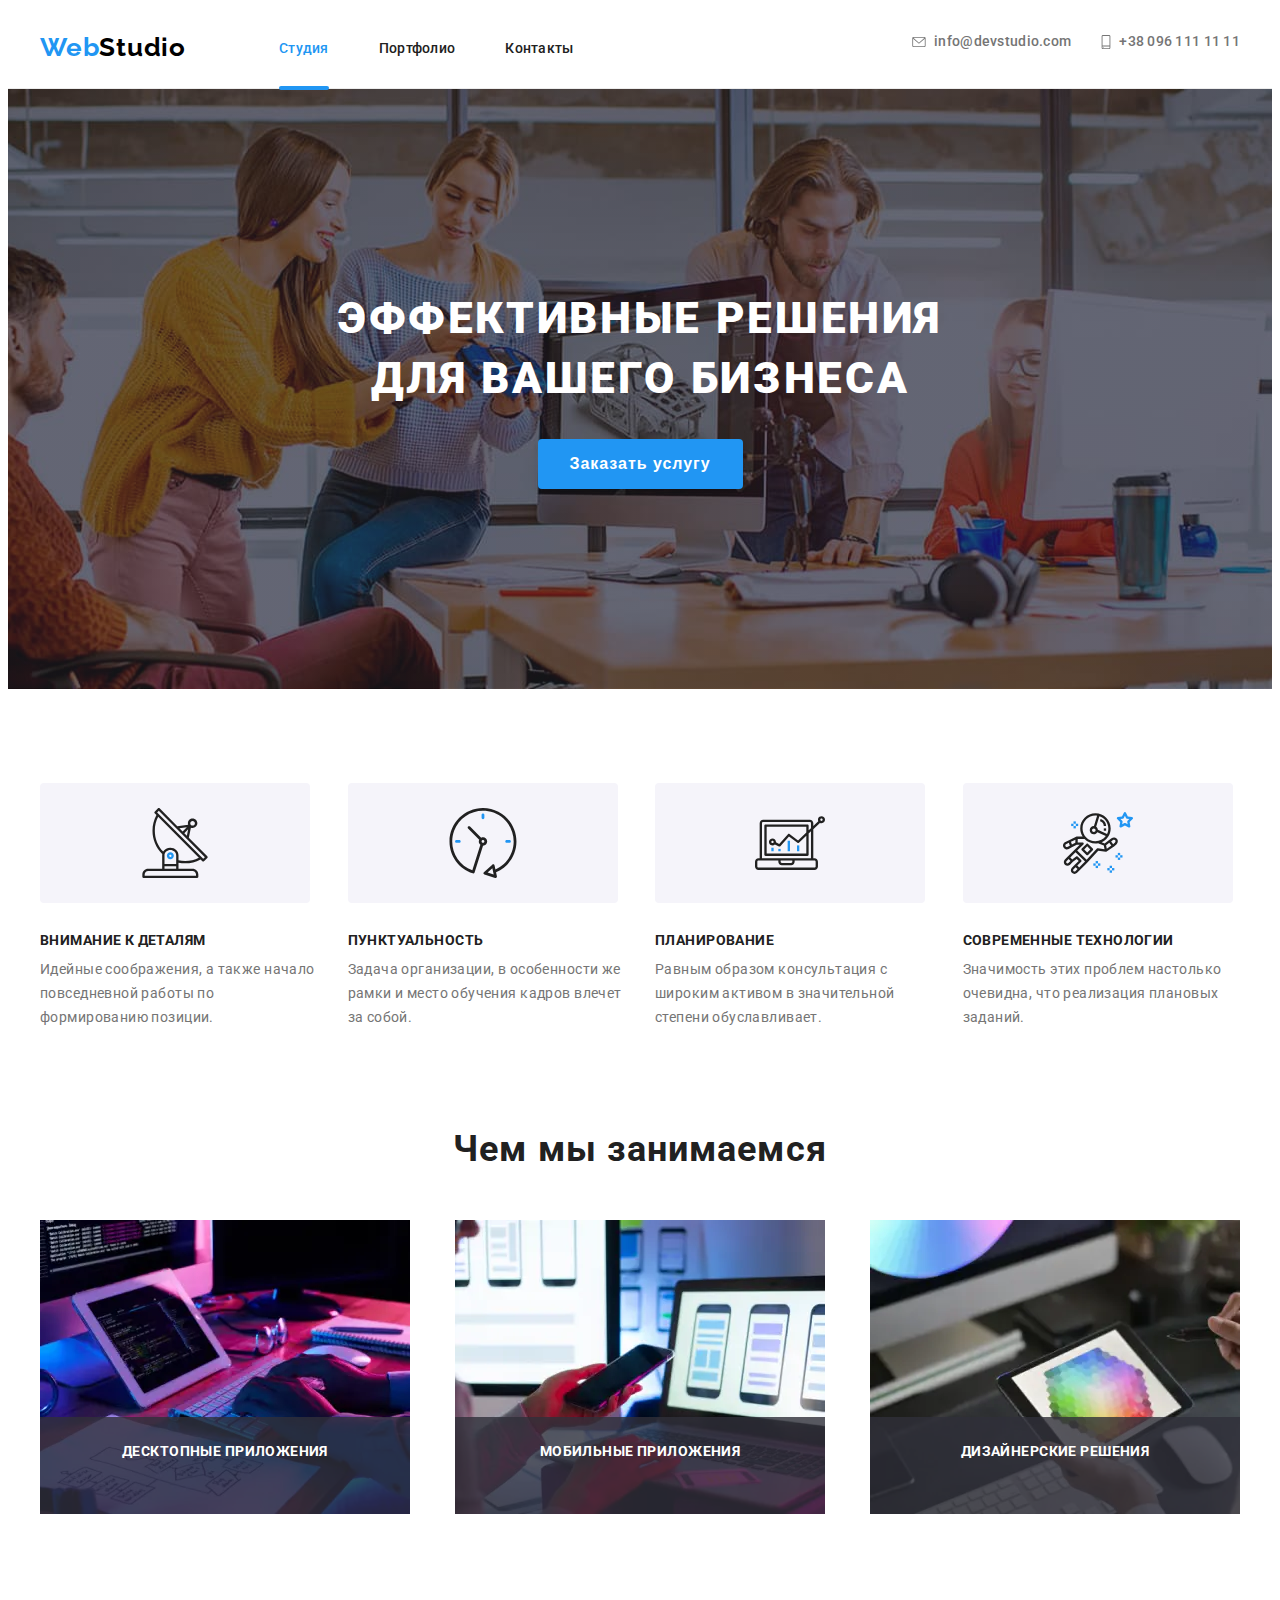
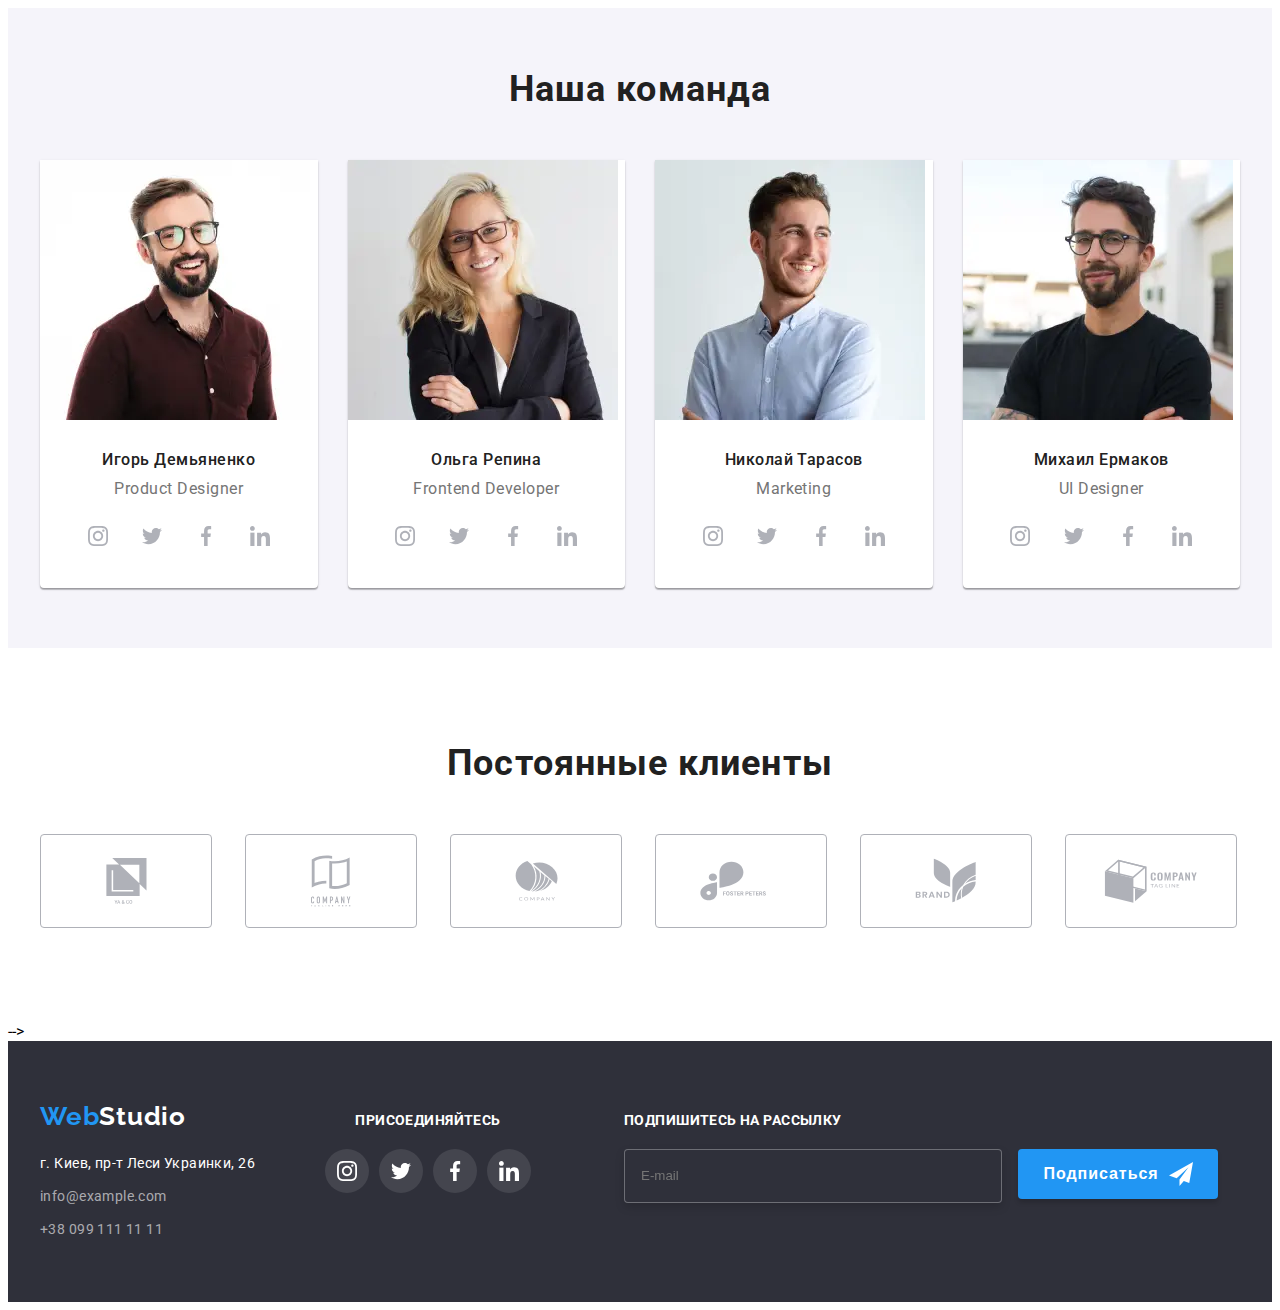
==== commit 72800617: "заменен headeк на portfolio-page" ====
--- a/index.html
+++ b/index.html
@@ -67,6 +67,7 @@
           </li>
         </ul>
       </div>
+
       <!-- mobile-menu -->
       <div class="mobile-menu" data-menu>
         <div class="container mobile-menu__container">
@@ -77,10 +78,10 @@
           </button>
           <ul class="nav-list list">
             <li class="nav-list__item">
-              <a href="" class="nav-list__link link">Студия</a>
+              <a href="./index.html" class="nav-list__link link">Студия</a>
             </li>
             <li class="nav-list__item">
-              <a href="" class="nav-list__link link">Портфолио</a>
+              <a href="./portfolio.html" class="nav-list__link link">Портфолио</a>
             </li>
             <li class="nav-list__item">
               <a href="" class="nav-list__link link">Контакты</a>
--- a/css/main.min.css
+++ b/css/main.min.css
@@ -1,2 +1,2 @@
-:root{--primery-text-color: #757575;--title-text-color: #212121;--background-button-secondary: #f5f4fa;--accent-color: #2196f3;--white-color: #ffffff;--background-footer-hero: #2f303a;--icon-color: #afb1b8}.visually-hidden{position:absolute !important;clip:rect(1px 1px 1px 1px);clip:rect(1px, 1px, 1px, 1px);padding:0 !important;border:0 !important;height:1px !important;width:1px !important;overflow:hidden}.list{list-style:none}.link{text-decoration:none}h1,h2,h3,h4,h5,h6,p{margin-top:0;margin-bottom:0}ul,ol{margin-top:0;margin-bottom:0;padding-left:0}img{display:block;max-width:100%;height:auto}body{font-family:'Roboto', sans-serif;background-color:var(--white-color)}.container{padding-left:15px;padding-right:15px}@media screen and (min-width: 480px){.container{width:480px;margin:0 auto}}@media screen and (min-width: 768px){.container{width:768px}}@media screen and (min-width: 1200px){.container{width:1200px}}.logo{font-family:'Raleway', sans-serif;font-size:24px;font-weight:700;line-height:1.17;letter-spacing:0.03em;text-align:center;color:#000000}.logo span{color:var(--accent-color)}.footer__logo{color:#ffffff}@media screen and (min-width: 768px){.header__logo{margin-right:88px}}@media screen and (min-width: 1200px){.logo{font-family:'Raleway', sans-serif;font-size:26px;font-weight:700;line-height:1.19;letter-spacing:0.03em}.header__logo{margin-right:93px}}.nav__menu{display:none}.header__contact{display:none}.header{padding-top:16px;padding-bottom:16px}.header__container{display:flex;justify-content:space-between;align-items:center}.burger-btn{background-color:transparent;border:none;padding:0;line-height:0}.burger-btn__icon{width:40px;height:40px;fill:#000000}.mobile-menu{position:fixed;z-index:100;left:0;top:0;width:100vw;height:100vh;background-color:#ffffff;opacity:0;visibility:hidden;pointer-events:none;transition:opacity 500ms linear, visibility 500ms linear}.mobile-menu.is-open{opacity:1;visibility:visible;pointer-events:auto}.close-btn{background-color:transparent;border:none;padding:0;line-height:0}.close-btn__icon{width:40px;height:40px}.mobile-menu__container{position:relative;padding-top:48px;padding-left:40px}.mobile-menu__close-btn{position:absolute;top:12px;right:15px}.nav-list{margin-bottom:302px}.nav-list__item:not(:last-child){margin-bottom:32px}.nav-list__link{font-size:40px;font-weight:500;line-height:1.18;letter-spacing:0.02em;color:#212121}.nav-list__link:hover,.nav-list__link:focus{color:var(--accent-color)}.mobile-menu__contact{margin-bottom:64px}.mobile-menu__contact-item:not(:last-child){margin-bottom:32px}.mobile-menu__contact-tel{font-size:34px;font-weight:500;line-height:1.18;letter-spacing:0.02em;color:var(--primery-text-color)}.mobile-menu__contact-tel:hover,.mobile-menu__contact-tel:focus{color:var(--accent-color)}.mobile-menu__contact-mail{font-size:24px;font-weight:500;line-height:1.17;letter-spacing:0.02em;color:var(--primery-text-color)}.mobile-menu__contact-mail:hover,.mobile-menu__contact-mail:focus{color:var(--accent-color)}.mobile-menu__social-list{display:flex}.mobile-menu__social-item{position:relative}.mobile-menu__social-link{color:#2196f3;font-size:18px;font-weight:500;line-height:1.22;letter-spacing:0.02em;margin-right:20px}.mobile-menu__social-link::after{position:absolute;bottom:10px;content:'';width:22px;border:1px solid rgba(33,33,33,0.2);transform:rotate(90deg)}@media screen and (min-width: 768px){.burger-btn{display:none}.mobile-menu{display:none}.header{padding-top:22px;padding-bottom:22px}.header__container{display:flex;align-items:center}.nav{display:flex;align-items:center}.nav__menu{display:flex;align-items:center;margin-right:84px}.nav__item{position:relative}.nav__item:not(:last-child){margin-right:50px}.nav__link{padding-top:32px;padding-bottom:22px;font-style:normal;font-size:14px;font-weight:500;line-height:1.14;letter-spacing:0.02em;color:var(--title-text-color);transition:color 250ms cubic-bezier(0.4, 0, 0.2, 1)}.nav__link:hover,.nav__link:focus{color:var(--accent-color)}.nav__link--current{color:var(--accent-color)}.nav__link--current::after{position:absolute;bottom:-33px;display:block;content:'';width:100%;height:4px;background-color:var(--accent-color);border-radius:2px}.header__contact{display:block}.header__contact-item:not(:last-child){margin-bottom:10px}.header__contact-mail-icon{width:14px;height:10px;margin-right:8px;fill:currentColor}.header__contact-tel-icon{width:10px;height:14px;margin-right:8px;fill:currentColor}.header__contact-mail,.header__contact-tel{display:flex;align-items:center;font-size:12px;font-weight:500;line-height:1.17;letter-spacing:0.02em;color:var(--primery-text-color);transition:color 250ms cubic-bezier(0.4, 0, 0.2, 1)}.header__contact-mail:hover,.header__contact-mail:focus,.header__contact-tel:hover,.header__contact-tel:focus{color:var(--accent-color)}}@media screen and (min-width: 1200px){.header{padding-top:24px;padding-bottom:25px}.header__container{justify-content:space-between}.header__contact{display:flex}.header__contact-item:not(:last-child){margin-right:30px}.header__contact-mail,.header__contact-tel{font-size:14px;font-weight:500;line-height:1.14}}.button{font-size:16px;font-weight:700;line-height:1.87;box-shadow:0px 4px 4px rgba(0,0,0,0.15);border-radius:4px;border:none;color:var(--white-color);background-color:var(--accent-color);font-style:normal;text-align:center;letter-spacing:0.06em}.main__button{padding:10px 32px;align-items:center;transition:background-color 250ms cubic-bezier(0.4, 0, 0.2, 1)}.main__button:hover,.main__button:focus{background-color:#188ce8}.footer__form-button{display:flex;justify-content:center;align-items:center;width:200px;height:50px;margin-left:auto;margin-right:auto}.footer__icon-send{width:24px;height:24px;margin-left:10px}.portfolio__filter-btn{font-size:16px;font-weight:500;line-height:1.62;padding:6px 22px;border:none;border-radius:4px;color:var(--title-text-color);background-color:var(--background-button-secondary);letter-spacing:0.03em;transition:color 250ms cubic-bezier(0.4, 0, 0.2, 1),background-color 250ms cubic-bezier(0.4, 0, 0.2, 1),box-shadow 250ms cubic-bezier(0.4, 0, 0.2, 1)}.portfolio__filter-btn:hover,.portfolio__filter-btn:focus{color:#ffffff;background-color:var(--accent-color);box-shadow:0px 3px 1px rgba(0,0,0,0.1),0px 1px 2px rgba(0,0,0,0.08),0px 2px 2px rgba(0,0,0,0.12)}.portfolio__filter-btn.current{color:var(--white-color);background-color:var(--accent-color)}.social-list{display:flex;justify-content:space-between;width:206px;margin-left:auto;margin-right:auto}.social-list__link{display:flex;align-items:center;justify-content:center;width:44px;height:44px;border-radius:50%;background-color:#ffffff;transition:fill 250ms cubic-bezier(0.4, 0, 0.2, 1),background-color 250ms cubic-bezier(0.4, 0, 0.2, 1)}.social-list__link:hover,.social-list__link:focus{fill:var(--white-color);background-color:var(--accent-color)}.social-list__icon{width:20px;height:20px}.social-list_light{fill:var(--icon-color);background-color:#ffffff}.social-list_dark{fill:var(--white-color);background-color:rgba(255,255,255,0.1)}.social-footer{width:206px}@media screen and (max-width: 767px){.social-footer{margin-left:auto;margin-right:auto}}.social-footer__title{margin-bottom:20px;font-style:normal;font-size:14px;font-weight:700;line-height:1.14;letter-spacing:0.03em;text-transform:uppercase;text-align:center;color:#ffffff}.hero{padding-top:118px;padding-bottom:118px;margin-left:auto;margin-right:auto;background-image:linear-gradient(rgba(47,48,58,0.4), rgba(47,48,58,0.4)),url("/imeges/hero/Header-mobile.jpg");background-color:var(--background-footer-hero);background-repeat:no-repeat;background-position:center;background-size:cover;text-align:center}@media screen and (min-device-pixel-ratio: 2) and (min-width: 280px), (min-resolution: 192dpi) and (min-width: 280px), (min-resolution: 2dppx) and (min-width: 280px){.hero{background-image:linear-gradient(rgba(47,48,58,0.4), rgba(47,48,58,0.4)),url("/imeges/hero/Header-mobile@2x.jpg")}}.hero__title{max-width:360px;margin-left:auto;margin-right:auto;font-style:normal;font-size:26px;font-weight:900;line-height:1.62;text-align:center;letter-spacing:0.06em;text-transform:uppercase;color:var(--white-color);margin-bottom:30px}@media screen and (min-width: 768px){.hero{background-image:linear-gradient(rgba(47,48,58,0.4), rgba(47,48,58,0.4)),url("/imeges/hero/Header-tablet.jpg");background-size:cover}}@media screen and (min-device-pixel-ratio: 2) and (min-width: 768px), (min-resolution: 192dpi) and (min-width: 768px), (min-resolution: 2dppx) and (min-width: 768px){.hero{background-image:linear-gradient(rgba(47,48,58,0.4), rgba(47,48,58,0.4)),url("/imeges/hero/Header-tablet@2x.jpg")}}@media screen and (min-width: 1200px){.hero{padding-top:200px;padding-bottom:200px;background-image:linear-gradient(rgba(47,48,58,0.4), rgba(47,48,58,0.4)),url("/imeges/hero/Header-desktop.jpg");background-size:cover}.hero__title{max-width:696px;font-size:44px;font-weight:900;line-height:1.36}}@media screen and (min-device-pixel-ratio: 2) and (min-width: 1200px), (min-resolution: 192dpi) and (min-width: 1200px), (min-resolution: 2dppx) and (min-width: 1200px){.hero{background-image:linear-gradient(rgba(47,48,58,0.4), rgba(47,48,58,0.4)),url("/imeges/hero/Header-desktop@2x.jpg")}}.dignity{padding-top:60px;padding-bottom:60px}.dignity__icon-conteiner{width:450px;height:120px;display:flex;align-items:center;margin-bottom:30px;background:var(--background-button-secondary);border-radius:4px}.dignity__icon{width:70px;height:70px;margin:0 auto}.dignity__title{margin-bottom:10px;color:var(--title-text-color);font-size:14px;font-weight:700;line-height:1.14;font-style:normal;letter-spacing:0.03em;text-transform:uppercase;text-align:center}.dignity__text{font-style:normal;color:var(--primery-text-color);font-size:14px;font-weight:400;line-height:1.71;letter-spacing:0.03em}@media screen and (max-width: 767px){.dignity__item:not(:last-child){margin-bottom:30px}}@media screen and (min-width: 768px){.dignity__list{display:flex;align-items:center;flex-wrap:wrap;margin-left:-30px;margin-top:-30px}.dignity__item{width:354px;height:251px;margin-left:30px;margin-top:30px;flex-basis:calc((100% - 60px) / 2)}.dignity__icon-conteiner{width:354px;height:120px;display:flex;align-items:center;margin-bottom:30px;background:var(--background-button-secondary);border-radius:4px}.dignity__title{text-align:left}}@media screen and (min-width: 1200px){.dignity{padding-top:94px;padding-bottom:47px}.dignity__list{display:flex;align-items:center;flex-wrap:wrap;margin-left:-30px;margin-top:-30px}.dignity__item{width:270px;height:251px;margin-left:30px;margin-top:30px;flex-basis:calc((100% - 120px) / 4)}.dignity__icon-conteiner{width:270px;height:120px}}@media screen and (max-width: 1199px){.profile{display:none}}@media screen and (min-width: 1200px){.profile{padding-top:47px;padding-bottom:94px}.profile__titel{margin-bottom:50px;color:var(--title-text-color);font-size:36px;font-weight:700;line-height:1.17;text-align:center;letter-spacing:0.03em}.profile__list{display:flex;align-items:center;justify-content:space-between}.profile__item{position:relative}.profile__label{position:absolute;left:0;bottom:0;font-style:normal;font-size:14px;font-weight:700;line-height:1.14;text-align:center;letter-spacing:0.03em;text-transform:uppercase;color:#ffffff;background-color:rgba(47,48,58,0.8);width:370px;height:70px;padding-top:27px}}.team{background-color:#f5f4fa;padding-top:60px;padding-bottom:60px}.team__title{margin-bottom:30px;font-size:28px;font-weight:700;line-height:1.18;text-align:center;letter-spacing:0.03em;color:var(--title-text-color)}@media screen and (max-width: 767px){.team__item:not(:last-child){margin-bottom:30px}}.team__card{background:var(--white-color);box-shadow:0px 1px 3px rgba(0,0,0,0.12),0px 1px 1px rgba(0,0,0,0.14),0px 2px 1px rgba(0,0,0,0.2);border-radius:0px 0px 4px 4px}.team__img{margin-bottom:30px}.team__badge{padding-bottom:24px}.team__name{margin-bottom:10px;font-size:16px;font-weight:500;line-height:1.19;text-align:center;letter-spacing:0.03em;color:var(--title-text-color)}.team__profession{margin-bottom:16px;color:var(--primery-text-color);font-size:16px;font-weight:400;line-height:1.19;text-align:center;letter-spacing:0.03em}@media screen and (min-width: 768px){.team__list{display:flex;flex-wrap:wrap;margin-left:-30px;margin-top:-30px;align-items:center}.team__item{margin-left:30px;margin-top:30px;flex-basis:calc((100% - 60px) / 2)}}@media screen and (min-width: 1200px){.team__title{margin-bottom:50px;font-size:36px;font-weight:700;line-height:1.17}.team__list{display:flex;flex-wrap:wrap;margin-left:-30px;margin-top:-30px;align-items:center}.team__item{margin-left:30px;margin-top:30px;flex-basis:calc((100% - 120px) / 4)}.team__badge{padding-bottom:30px}}.clients{padding-top:60px;padding-bottom:60px}.clients__title{margin-bottom:30px;font-size:28px;font-weight:700;line-height:1.18;text-align:center;letter-spacing:0.03em;color:var(--title-text-color)}.clients__list{display:flex;flex-wrap:wrap;margin-left:-30px;margin-top:-30px;align-items:center}.clients__item{margin-left:30px;margin-top:30px;flex-basis:calc((100% - 60px) / 2)}.clients__link{fill:var(--icon-color);display:flex;align-items:center;justify-content:center;width:210px;height:92px;border:1px solid #afb1b8;border-radius:4px;transition:border 250ms cubic-bezier(0.4, 0, 0.2, 1),border-radius 250ms cubic-bezier(0.4, 0, 0.2, 1),fill 250ms cubic-bezier(0.4, 0, 0.2, 1)}.clients__link:hover,.clients__link:focus{border:1px solid #2196f3;border-radius:4px;fill:var(--accent-color)}@media screen and (min-width: 768px){.clients__item{flex-basis:calc((100% - 90px) / 3)}.clients__link{width:226px}}@media screen and (min-width: 1200px){.clients{padding-top:94px;padding-bottom:94px}.clients__title{margin-bottom:50px;font-size:36px;font-weight:700;line-height:1.17}.clients__list{display:flex;flex-wrap:nowrap;justify-content:space-between}.clients__link{width:170px}}.footer{padding-top:60px;padding-bottom:60px;background-color:var(--background-footer-hero)}.contact-info__address{margin-top:20px}@media screen and (max-width: 767px){.contact-info__address{margin-bottom:60px}}.contact-info__item:not(:last-child){margin-bottom:8px}.contact-info__address-link{font-style:normal;font-size:14px;font-weight:400;line-height:1.71;letter-spacing:0.03em;color:#ffffff;transition:color 250ms cubic-bezier(0.4, 0, 0.2, 1)}.contact-info__address-link:hover,.contact-info__address-link:focus{color:rgba(255,255,255,0.6)}.contact-info__link{display:inline-block;font-style:normal;color:rgba(255,255,255,0.6);font-size:14px;font-weight:400;line-height:1.71;letter-spacing:0.03em;transition:color 250ms cubic-bezier(0.4, 0, 0.2, 1)}.contact-info__link:hover,.contact-info__link:focus{color:#ffffff}@media screen and (max-width: 1199px){.contact-info{text-align:center}.footer__newsletter{margin-top:60px}}.footer__newsletter-text{margin-bottom:20px;font-size:14px;font-weight:700;line-height:1.14;text-align:center;letter-spacing:0.03em;text-transform:uppercase;color:var(--white-color)}.footer__form-input{width:450px;height:50px;background-color:var(--background-footer-hero);border:1px solid rgba(255,255,255,0.3);filter:drop-shadow(0px 4px 4px rgba(0,0,0,0.15));border-radius:4px;color:var(--white-color);outline:none;margin-bottom:20px;padding-left:16px}@media screen and (min-width: 768px) and (max-width: 1199px){.footer__contact{display:flex;justify-content:space-around;align-items:baseline}.footer__form-field{padding-left:166px}}@media screen and (min-width: 1200px){.footer__contact{display:flex;align-items:baseline}.footer__contact-data{display:flex;align-items:baseline}.contact-info__address{margin-top:20px;margin-right:70px}.contact-info__item:not(:last-child){margin-bottom:9px}.footer__newsletter{margin-left:93px}.footer__newsletter-text{text-align:start}.footer__form{display:flex;justify-content:center;align-items:flex-start}.footer__form-field{margin-right:16px}.footer__form-input{width:358px;margin-bottom:0}}.portfolio{padding-top:60px;padding-bottom:60px}.portfolio__filter{margin-bottom:40px;display:flex;flex-wrap:wrap;align-items:center}.portfolio__filter-item:not(:last-child){margin-right:8px}@media screen and (max-width: 767px){.portfolio__filter-item{margin-bottom:15px}}.project__item{background:#ffffff;border:1px solid #eeeeee;transition:border 250ms cubic-bezier(0.4, 0, 0.2, 1),box-shadow 250ms cubic-bezier(0.4, 0, 0.2, 1)}.project__item:hover,.project__item:focus{border:1px solid #eeeeee;box-shadow:0px 1px 1px rgba(0,0,0,0.12),0px 4px 4px rgba(0,0,0,0.06),1px 4px 6px rgba(0,0,0,0.16)}@media screen and (max-width: 767px){.project__item:not(:last-child){margin-bottom:30px}}.project__card{padding:20px 24px;background:#ffffff}.project__title{margin-bottom:4px;font-size:18px;font-weight:700;line-height:2;letter-spacing:0.06em;color:var(--title-text-color)}.project__text{font-size:16px;font-weight:400;line-height:1.87;letter-spacing:0.03em;color:var(--primery-text-color)}.project__link{display:block}.project__div-overlay{position:relative;overflow:hidden}.project__overlay{position:absolute;top:0;left:0;font-style:normal;font-size:18px;font-weight:400;line-height:1.56;letter-spacing:0.03em;color:var(--white-color);background-color:rgba(33,150,243,0.9);width:100%;height:100%;overflow:auto;padding:77px 24px;transform:translateY(100%);transition:transform 500ms linear}.project__link:hover .project__overlay,.project__link:focus .project__overlay{transform:translateY(0%)}@media screen and (min-width: 768px){.portfolio__filter{margin-bottom:30px;justify-content:center;flex-wrap:nowrap}.project__list{display:flex;flex-wrap:wrap;margin-left:-30px;margin-top:-30px}.project__item{margin-left:30px;margin-top:30px;flex-basis:calc((100% - 60px) / 2)}.project__overlay{padding:49px 24px}}@media screen and (min-width: 1200px){.portfolio{padding-top:94px;padding-bottom:94px}.portfolio__filter{margin-bottom:50px}.project__item{flex-basis:calc((100% - 90px) / 3)}.project__overlay{padding:63px 24px}}.backdrop{position:fixed;top:0;left:0;width:100vw;height:100vh;background-color:rgba(0,0,0,0.2);transition:opacity 500ms linear, visibility 500ms linear}.is-hidden{opacity:0;visibility:hidden;pointer-events:none}.modal{position:absolute;left:50%;top:50%;width:528px;height:580px;background-color:#ffffff;box-shadow:0px 1px 3px rgba(0,0,0,0.12),0px 1px 1px rgba(0,0,0,0.14),0px 2px 1px rgba(0,0,0,0.2);border-radius:4px;transform:translate(-50%, -50%);padding:40px}.modal__close-btn{display:flex;justify-content:center;align-items:center;position:absolute;top:8px;right:8px;width:30px;height:30px;border-radius:50%;border:1px solid rgba(0,0,0,0.1);background-color:transparent;cursor:pointer;padding:0}.modal__close-btn:focus{fill:var(--accent-color);outline:none;border-color:var(--accent-color)}.modal__close-btn-icon{width:18px;height:18px;fill:#000000;transition:fill 250ms cubic-bezier(0.4, 0, 0.2, 1)}.modal__close-btn-icon:hover{fill:var(--accent-color);outline:none;border-color:var(--accent-color)}.modal-form{display:flex;flex-direction:column}.modal-form__head{font-size:20px;font-weight:700;line-height:1.15;font-style:normal;text-align:center;letter-spacing:0.03em;color:var(--title-text-color);margin-bottom:12px}.modal-form__field{font-size:12px;font-weight:400;line-height:1.17;margin-bottom:10px;font-style:normal;letter-spacing:0.01em;color:var(--primery-text-color)}.modal-form__input-wrapper{position:relative;display:block;margin-top:4px}.modal-form__input{width:100%;height:40px;border:1px solid rgba(33,33,33,0.2);border-radius:4px;padding-left:42px;transition:border-color 250ms cubic-bezier(0.4, 0, 0.2, 1)}.modal-form__input:hover,.modal-form__input:focus{outline:none;border-color:var(--accent-color)}.modal-form__icon{display:block;position:absolute;top:50%;left:12px;transform:translateY(-50%);width:18px;height:18px;fill:var(--title-text-color);transition:fill 250ms cubic-bezier(0.4, 0, 0.2, 1)}.modal-form__input:focus+.modal-form__icon,.modal-form__input:hover+.modal-form__icon{fill:var(--accent-color)}.modal-form__message{width:100%;height:120px;margin-top:4px;padding:12px 16px;border:1px solid rgba(33,33,33,0.2);border-radius:4px;resize:none;transition:border-color 250ms cubic-bezier(0.4, 0, 0.2, 1)}.modal-form__message:hover,.modal-form__message:focus{border-color:var(--accent-color);outline:none}.modal-form__message::placeholder{font-size:14px;font-weight:400;line-height:1.14;font-style:normal;letter-spacing:0.01em;color:rgba(117,117,117,0.5)}.modal-form__checkbox-label{font-size:14px;font-weight:400;line-height:1.71;display:flex;justify-content:center;align-items:center;font-style:normal;letter-spacing:0.03em;color:var(--primery-text-color)}.modal-form__checkbox-label::before{display:block;content:'';width:16px;height:15px;border:1px solid #212121;border-radius:2px;cursor:pointer;margin-right:7px}.modal-form__checkbox:checked+.modal-form__checkbox-label::before{background-image:url(../imeges/icon-check.svg);width:16px;height:15px;border:1px solid #2196f3;border-radius:2px;background-position:center}.modal-form__checkbox:focus+.modal-form__checkbox-label::before{border-color:var(--accent-color);border-radius:2px}.modal-form__label-link{color:var(--accent-color)}.modal-form__label-link:focus{outline:1px solid #2196f3}.modal-form__button{width:200px;height:50px;margin:0 auto;margin-top:30px;background-color:#188ce8;box-shadow:0px 4px 4px rgba(0,0,0,0.15);border-radius:4px;font-size:16px;font-weight:700;line-height:1.87;font-style:normal;text-align:center;letter-spacing:0.06em;color:var(--white-color);cursor:pointer;transition:outline 250ms cubic-bezier(0.4, 0, 0.2, 1)}.modal-form__button:focus{outline:1px solid #2196f3}
+:root{--primery-text-color: #757575;--title-text-color: #212121;--background-button-secondary: #f5f4fa;--accent-color: #2196f3;--white-color: #ffffff;--background-footer-hero: #2f303a;--icon-color: #afb1b8}.visually-hidden{position:absolute !important;clip:rect(1px 1px 1px 1px);clip:rect(1px, 1px, 1px, 1px);padding:0 !important;border:0 !important;height:1px !important;width:1px !important;overflow:hidden}.list{list-style:none}.link{text-decoration:none}h1,h2,h3,h4,h5,h6,p{margin-top:0;margin-bottom:0}ul,ol{margin-top:0;margin-bottom:0;padding-left:0}img{display:block;max-width:100%;height:auto}body{font-family:'Roboto', sans-serif;background-color:var(--white-color)}.container{padding-left:15px;padding-right:15px}@media screen and (min-width: 480px){.container{width:480px;margin:0 auto}}@media screen and (min-width: 768px){.container{width:768px}}@media screen and (min-width: 1200px){.container{width:1200px}}.logo{font-family:'Raleway', sans-serif;font-size:24px;font-weight:700;line-height:1.17;letter-spacing:0.03em;text-align:center;color:#000000}.logo span{color:var(--accent-color)}.footer__logo{color:#ffffff}@media screen and (min-width: 768px){.header__logo{margin-right:88px}}@media screen and (min-width: 1200px){.logo{font-family:'Raleway', sans-serif;font-size:26px;font-weight:700;line-height:1.19;letter-spacing:0.03em}.header__logo{margin-right:93px}}.nav__menu{display:none}.header__contact{display:none}.header{padding-top:16px;padding-bottom:16px;border-bottom:1px solid #ececec}.header__container{display:flex;justify-content:space-between;align-items:center}.burger-btn{background-color:transparent;border:none;padding:0;line-height:0}.burger-btn__icon{width:40px;height:40px;fill:#000000}.mobile-menu{position:fixed;z-index:100;left:0;top:0;width:100vw;height:100vh;background-color:#ffffff;opacity:0;visibility:hidden;pointer-events:none;transition:opacity 500ms linear, visibility 500ms linear}.mobile-menu.is-open{opacity:1;visibility:visible;pointer-events:auto}.close-btn{background-color:transparent;border:none;padding:0;line-height:0}.close-btn__icon{width:40px;height:40px}.mobile-menu__container{position:relative;padding-top:48px;padding-left:40px}.mobile-menu__close-btn{position:absolute;top:12px;right:15px}.nav-list{margin-bottom:302px}.nav-list__item:not(:last-child){margin-bottom:32px}.nav-list__link{font-size:40px;font-weight:500;line-height:1.18;letter-spacing:0.02em;color:#212121}.nav-list__link:hover,.nav-list__link:focus{color:var(--accent-color)}.mobile-menu__contact{margin-bottom:64px}.mobile-menu__contact-item:not(:last-child){margin-bottom:32px}.mobile-menu__contact-tel{font-size:34px;font-weight:500;line-height:1.18;letter-spacing:0.02em;color:var(--primery-text-color)}.mobile-menu__contact-tel:hover,.mobile-menu__contact-tel:focus{color:var(--accent-color)}.mobile-menu__contact-mail{font-size:24px;font-weight:500;line-height:1.17;letter-spacing:0.02em;color:var(--primery-text-color)}.mobile-menu__contact-mail:hover,.mobile-menu__contact-mail:focus{color:var(--accent-color)}.mobile-menu__social-list{display:flex}.mobile-menu__social-item{position:relative}.mobile-menu__social-link{color:#2196f3;font-size:18px;font-weight:500;line-height:1.22;letter-spacing:0.02em;margin-right:20px}.mobile-menu__social-link::after{position:absolute;bottom:10px;content:'';width:22px;border:1px solid rgba(33,33,33,0.2);transform:rotate(90deg)}@media screen and (min-width: 768px){.burger-btn{display:none}.mobile-menu{display:none}.header{padding-top:22px;padding-bottom:22px}.header__container{display:flex;align-items:center}.nav{display:flex;align-items:center}.nav__menu{display:flex;align-items:center;margin-right:84px}.nav__item{position:relative}.nav__item:not(:last-child){margin-right:50px}.nav__link{padding-top:32px;padding-bottom:22px;font-style:normal;font-size:14px;font-weight:500;line-height:1.14;letter-spacing:0.02em;color:var(--title-text-color);transition:color 250ms cubic-bezier(0.4, 0, 0.2, 1)}.nav__link:hover,.nav__link:focus{color:var(--accent-color)}.nav__link--current{color:var(--accent-color)}.nav__link--current::after{position:absolute;bottom:-33px;display:block;content:'';width:100%;height:4px;background-color:var(--accent-color);border-radius:2px}.header__contact{display:block}.header__contact-item:not(:last-child){margin-bottom:10px}.header__contact-mail-icon{width:14px;height:10px;margin-right:8px;fill:currentColor}.header__contact-tel-icon{width:10px;height:14px;margin-right:8px;fill:currentColor}.header__contact-mail,.header__contact-tel{display:flex;align-items:center;font-size:12px;font-weight:500;line-height:1.17;letter-spacing:0.02em;color:var(--primery-text-color);transition:color 250ms cubic-bezier(0.4, 0, 0.2, 1)}.header__contact-mail:hover,.header__contact-mail:focus,.header__contact-tel:hover,.header__contact-tel:focus{color:var(--accent-color)}}@media screen and (min-width: 1200px){.header{padding-top:24px;padding-bottom:25px}.header__container{justify-content:space-between}.header__contact{display:flex}.header__contact-item:not(:last-child){margin-right:30px}.header__contact-mail,.header__contact-tel{font-size:14px;font-weight:500;line-height:1.14}}.button{font-size:16px;font-weight:700;line-height:1.87;box-shadow:0px 4px 4px rgba(0,0,0,0.15);border-radius:4px;border:none;color:var(--white-color);background-color:var(--accent-color);font-style:normal;text-align:center;letter-spacing:0.06em}.main__button{padding:10px 32px;align-items:center;transition:background-color 250ms cubic-bezier(0.4, 0, 0.2, 1)}.main__button:hover,.main__button:focus{background-color:#188ce8}.footer__form-button{display:flex;justify-content:center;align-items:center;width:200px;height:50px;margin-left:auto;margin-right:auto}.footer__icon-send{width:24px;height:24px;margin-left:10px}.portfolio__filter-btn{font-size:16px;font-weight:500;line-height:1.62;padding:6px 22px;border:none;border-radius:4px;color:var(--title-text-color);background-color:var(--background-button-secondary);letter-spacing:0.03em;transition:color 250ms cubic-bezier(0.4, 0, 0.2, 1),background-color 250ms cubic-bezier(0.4, 0, 0.2, 1),box-shadow 250ms cubic-bezier(0.4, 0, 0.2, 1)}.portfolio__filter-btn:hover,.portfolio__filter-btn:focus{color:#ffffff;background-color:var(--accent-color);box-shadow:0px 3px 1px rgba(0,0,0,0.1),0px 1px 2px rgba(0,0,0,0.08),0px 2px 2px rgba(0,0,0,0.12)}.portfolio__filter-btn.current{color:var(--white-color);background-color:var(--accent-color)}.social-list{display:flex;justify-content:space-between;width:206px;margin-left:auto;margin-right:auto}.social-list__link{display:flex;align-items:center;justify-content:center;width:44px;height:44px;border-radius:50%;background-color:#ffffff;transition:fill 250ms cubic-bezier(0.4, 0, 0.2, 1),background-color 250ms cubic-bezier(0.4, 0, 0.2, 1)}.social-list__link:hover,.social-list__link:focus{fill:var(--white-color);background-color:var(--accent-color)}.social-list__icon{width:20px;height:20px}.social-list_light{fill:var(--icon-color);background-color:#ffffff}.social-list_dark{fill:var(--white-color);background-color:rgba(255,255,255,0.1)}.social-footer{width:206px}@media screen and (max-width: 767px){.social-footer{margin-left:auto;margin-right:auto}}.social-footer__title{margin-bottom:20px;font-style:normal;font-size:14px;font-weight:700;line-height:1.14;letter-spacing:0.03em;text-transform:uppercase;text-align:center;color:#ffffff}.hero{padding-top:118px;padding-bottom:118px;margin-left:auto;margin-right:auto;background-image:linear-gradient(rgba(47,48,58,0.4), rgba(47,48,58,0.4)),url("/imeges/hero/Header-mobile.jpg");background-color:var(--background-footer-hero);background-repeat:no-repeat;background-position:center;background-size:cover;text-align:center}@media screen and (min-device-pixel-ratio: 2) and (min-width: 280px), (min-resolution: 192dpi) and (min-width: 280px), (min-resolution: 2dppx) and (min-width: 280px){.hero{background-image:linear-gradient(rgba(47,48,58,0.4), rgba(47,48,58,0.4)),url("/imeges/hero/Header-mobile@2x.jpg")}}.hero__title{max-width:360px;margin-left:auto;margin-right:auto;font-style:normal;font-size:26px;font-weight:900;line-height:1.62;text-align:center;letter-spacing:0.06em;text-transform:uppercase;color:var(--white-color);margin-bottom:30px}@media screen and (min-width: 768px){.hero{background-image:linear-gradient(rgba(47,48,58,0.4), rgba(47,48,58,0.4)),url("/imeges/hero/Header-tablet.jpg");background-size:cover}}@media screen and (min-device-pixel-ratio: 2) and (min-width: 768px), (min-resolution: 192dpi) and (min-width: 768px), (min-resolution: 2dppx) and (min-width: 768px){.hero{background-image:linear-gradient(rgba(47,48,58,0.4), rgba(47,48,58,0.4)),url("/imeges/hero/Header-tablet@2x.jpg")}}@media screen and (min-width: 1200px){.hero{padding-top:200px;padding-bottom:200px;background-image:linear-gradient(rgba(47,48,58,0.4), rgba(47,48,58,0.4)),url("/imeges/hero/Header-desktop.jpg");background-size:cover}.hero__title{max-width:696px;font-size:44px;font-weight:900;line-height:1.36}}@media screen and (min-device-pixel-ratio: 2) and (min-width: 1200px), (min-resolution: 192dpi) and (min-width: 1200px), (min-resolution: 2dppx) and (min-width: 1200px){.hero{background-image:linear-gradient(rgba(47,48,58,0.4), rgba(47,48,58,0.4)),url("/imeges/hero/Header-desktop@2x.jpg")}}.dignity{padding-top:60px;padding-bottom:60px}.dignity__icon-conteiner{width:450px;height:120px;display:flex;align-items:center;margin-bottom:30px;background:var(--background-button-secondary);border-radius:4px}.dignity__icon{width:70px;height:70px;margin:0 auto}.dignity__title{margin-bottom:10px;color:var(--title-text-color);font-size:14px;font-weight:700;line-height:1.14;font-style:normal;letter-spacing:0.03em;text-transform:uppercase;text-align:center}.dignity__text{font-style:normal;color:var(--primery-text-color);font-size:14px;font-weight:400;line-height:1.71;letter-spacing:0.03em}@media screen and (max-width: 767px){.dignity__item:not(:last-child){margin-bottom:30px}}@media screen and (min-width: 768px){.dignity__list{display:flex;align-items:center;flex-wrap:wrap;margin-left:-30px;margin-top:-30px}.dignity__item{width:354px;height:251px;margin-left:30px;margin-top:30px;flex-basis:calc((100% - 60px) / 2)}.dignity__icon-conteiner{width:354px;height:120px;display:flex;align-items:center;margin-bottom:30px;background:var(--background-button-secondary);border-radius:4px}.dignity__title{text-align:left}}@media screen and (min-width: 1200px){.dignity{padding-top:94px;padding-bottom:47px}.dignity__list{display:flex;align-items:center;flex-wrap:wrap;margin-left:-30px;margin-top:-30px}.dignity__item{width:270px;height:251px;margin-left:30px;margin-top:30px;flex-basis:calc((100% - 120px) / 4)}.dignity__icon-conteiner{width:270px;height:120px}}@media screen and (max-width: 1199px){.profile{display:none}}@media screen and (min-width: 1200px){.profile{padding-top:47px;padding-bottom:94px}.profile__titel{margin-bottom:50px;color:var(--title-text-color);font-size:36px;font-weight:700;line-height:1.17;text-align:center;letter-spacing:0.03em}.profile__list{display:flex;align-items:center;justify-content:space-between}.profile__item{position:relative}.profile__label{position:absolute;left:0;bottom:0;font-style:normal;font-size:14px;font-weight:700;line-height:1.14;text-align:center;letter-spacing:0.03em;text-transform:uppercase;color:#ffffff;background-color:rgba(47,48,58,0.8);width:370px;height:70px;padding-top:27px}}.team{background-color:#f5f4fa;padding-top:60px;padding-bottom:60px}.team__title{margin-bottom:30px;font-size:28px;font-weight:700;line-height:1.18;text-align:center;letter-spacing:0.03em;color:var(--title-text-color)}@media screen and (max-width: 767px){.team__item:not(:last-child){margin-bottom:30px}}.team__card{background:var(--white-color);box-shadow:0px 1px 3px rgba(0,0,0,0.12),0px 1px 1px rgba(0,0,0,0.14),0px 2px 1px rgba(0,0,0,0.2);border-radius:0px 0px 4px 4px}.team__img{margin-bottom:30px}.team__badge{padding-bottom:24px}.team__name{margin-bottom:10px;font-size:16px;font-weight:500;line-height:1.19;text-align:center;letter-spacing:0.03em;color:var(--title-text-color)}.team__profession{margin-bottom:16px;color:var(--primery-text-color);font-size:16px;font-weight:400;line-height:1.19;text-align:center;letter-spacing:0.03em}@media screen and (min-width: 768px){.team__list{display:flex;flex-wrap:wrap;margin-left:-30px;margin-top:-30px;align-items:center}.team__item{margin-left:30px;margin-top:30px;flex-basis:calc((100% - 60px) / 2)}}@media screen and (min-width: 1200px){.team__title{margin-bottom:50px;font-size:36px;font-weight:700;line-height:1.17}.team__list{display:flex;flex-wrap:wrap;margin-left:-30px;margin-top:-30px;align-items:center}.team__item{margin-left:30px;margin-top:30px;flex-basis:calc((100% - 120px) / 4)}.team__badge{padding-bottom:30px}}.clients{padding-top:60px;padding-bottom:60px}.clients__title{margin-bottom:30px;font-size:28px;font-weight:700;line-height:1.18;text-align:center;letter-spacing:0.03em;color:var(--title-text-color)}.clients__list{display:flex;flex-wrap:wrap;margin-left:-30px;margin-top:-30px;align-items:center}.clients__item{margin-left:30px;margin-top:30px;flex-basis:calc((100% - 60px) / 2)}.clients__link{fill:var(--icon-color);display:flex;align-items:center;justify-content:center;width:210px;height:92px;border:1px solid #afb1b8;border-radius:4px;transition:border 250ms cubic-bezier(0.4, 0, 0.2, 1),border-radius 250ms cubic-bezier(0.4, 0, 0.2, 1),fill 250ms cubic-bezier(0.4, 0, 0.2, 1)}.clients__link:hover,.clients__link:focus{border:1px solid #2196f3;border-radius:4px;fill:var(--accent-color)}@media screen and (min-width: 768px){.clients__item{flex-basis:calc((100% - 90px) / 3)}.clients__link{width:226px}}@media screen and (min-width: 1200px){.clients{padding-top:94px;padding-bottom:94px}.clients__title{margin-bottom:50px;font-size:36px;font-weight:700;line-height:1.17}.clients__list{display:flex;flex-wrap:nowrap;justify-content:space-between}.clients__link{width:170px}}.footer{padding-top:60px;padding-bottom:60px;background-color:var(--background-footer-hero)}.contact-info__address{margin-top:20px}@media screen and (max-width: 767px){.contact-info__address{margin-bottom:60px}}.contact-info__item:not(:last-child){margin-bottom:8px}.contact-info__address-link{font-style:normal;font-size:14px;font-weight:400;line-height:1.71;letter-spacing:0.03em;color:#ffffff;transition:color 250ms cubic-bezier(0.4, 0, 0.2, 1)}.contact-info__address-link:hover,.contact-info__address-link:focus{color:rgba(255,255,255,0.6)}.contact-info__link{display:inline-block;font-style:normal;color:rgba(255,255,255,0.6);font-size:14px;font-weight:400;line-height:1.71;letter-spacing:0.03em;transition:color 250ms cubic-bezier(0.4, 0, 0.2, 1)}.contact-info__link:hover,.contact-info__link:focus{color:#ffffff}@media screen and (max-width: 1199px){.contact-info{text-align:center}.footer__newsletter{margin-top:60px}}.footer__newsletter-text{margin-bottom:20px;font-size:14px;font-weight:700;line-height:1.14;text-align:center;letter-spacing:0.03em;text-transform:uppercase;color:var(--white-color)}.footer__form-input{width:450px;height:50px;background-color:var(--background-footer-hero);border:1px solid rgba(255,255,255,0.3);filter:drop-shadow(0px 4px 4px rgba(0,0,0,0.15));border-radius:4px;color:var(--white-color);outline:none;margin-bottom:20px;padding-left:16px}@media screen and (min-width: 768px) and (max-width: 1199px){.footer__contact{display:flex;justify-content:space-around;align-items:baseline}.footer__form-field{padding-left:166px}}@media screen and (min-width: 1200px){.footer__contact{display:flex;align-items:baseline}.footer__contact-data{display:flex;align-items:baseline}.contact-info__address{margin-top:20px;margin-right:70px}.contact-info__item:not(:last-child){margin-bottom:9px}.footer__newsletter{margin-left:93px}.footer__newsletter-text{text-align:start}.footer__form{display:flex;justify-content:center;align-items:flex-start}.footer__form-field{margin-right:16px}.footer__form-input{width:358px;margin-bottom:0}}.portfolio{padding-top:60px;padding-bottom:60px}.portfolio__filter{margin-bottom:40px;display:flex;flex-wrap:wrap;align-items:center}.portfolio__filter-item:not(:last-child){margin-right:8px}@media screen and (max-width: 767px){.portfolio__filter-item{margin-bottom:15px}}.project__item{background:#ffffff;border:1px solid #eeeeee;transition:border 250ms cubic-bezier(0.4, 0, 0.2, 1),box-shadow 250ms cubic-bezier(0.4, 0, 0.2, 1)}.project__item:hover,.project__item:focus{border:1px solid #eeeeee;box-shadow:0px 1px 1px rgba(0,0,0,0.12),0px 4px 4px rgba(0,0,0,0.06),1px 4px 6px rgba(0,0,0,0.16)}@media screen and (max-width: 767px){.project__item:not(:last-child){margin-bottom:30px}}.project__card{padding:20px 24px;background:#ffffff}.project__title{margin-bottom:4px;font-size:18px;font-weight:700;line-height:2;letter-spacing:0.06em;color:var(--title-text-color)}.project__text{font-size:16px;font-weight:400;line-height:1.87;letter-spacing:0.03em;color:var(--primery-text-color)}.project__link{display:block}.project__div-overlay{position:relative;overflow:hidden}.project__overlay{position:absolute;top:0;left:0;font-style:normal;font-size:18px;font-weight:400;line-height:1.56;letter-spacing:0.03em;color:var(--white-color);background-color:rgba(33,150,243,0.9);width:100%;height:100%;overflow:auto;padding:77px 24px;transform:translateY(100%);transition:transform 500ms linear}.project__link:hover .project__overlay,.project__link:focus .project__overlay{transform:translateY(0%)}@media screen and (min-width: 768px){.portfolio__filter{margin-bottom:30px;justify-content:center;flex-wrap:nowrap}.project__list{display:flex;flex-wrap:wrap;margin-left:-30px;margin-top:-30px}.project__item{margin-left:30px;margin-top:30px;flex-basis:calc((100% - 60px) / 2)}.project__overlay{padding:49px 24px}}@media screen and (min-width: 1200px){.portfolio{padding-top:94px;padding-bottom:94px}.portfolio__filter{margin-bottom:50px}.project__item{flex-basis:calc((100% - 90px) / 3)}.project__overlay{padding:63px 24px}}.backdrop{position:fixed;top:0;left:0;width:100vw;height:100vh;background-color:rgba(0,0,0,0.2);transition:opacity 500ms linear, visibility 500ms linear}.is-hidden{opacity:0;visibility:hidden;pointer-events:none}.modal{position:absolute;left:50%;top:50%;width:528px;height:580px;background-color:#ffffff;box-shadow:0px 1px 3px rgba(0,0,0,0.12),0px 1px 1px rgba(0,0,0,0.14),0px 2px 1px rgba(0,0,0,0.2);border-radius:4px;transform:translate(-50%, -50%);padding:40px}.modal__close-btn{display:flex;justify-content:center;align-items:center;position:absolute;top:8px;right:8px;width:30px;height:30px;border-radius:50%;border:1px solid rgba(0,0,0,0.1);background-color:transparent;cursor:pointer;padding:0}.modal__close-btn:focus{fill:var(--accent-color);outline:none;border-color:var(--accent-color)}.modal__close-btn-icon{width:18px;height:18px;fill:#000000;transition:fill 250ms cubic-bezier(0.4, 0, 0.2, 1)}.modal__close-btn-icon:hover{fill:var(--accent-color);outline:none;border-color:var(--accent-color)}.modal-form{display:flex;flex-direction:column}.modal-form__head{font-size:20px;font-weight:700;line-height:1.15;font-style:normal;text-align:center;letter-spacing:0.03em;color:var(--title-text-color);margin-bottom:12px}.modal-form__field{font-size:12px;font-weight:400;line-height:1.17;margin-bottom:10px;font-style:normal;letter-spacing:0.01em;color:var(--primery-text-color)}.modal-form__input-wrapper{position:relative;display:block;margin-top:4px}.modal-form__input{width:100%;height:40px;border:1px solid rgba(33,33,33,0.2);border-radius:4px;padding-left:42px;transition:border-color 250ms cubic-bezier(0.4, 0, 0.2, 1)}.modal-form__input:hover,.modal-form__input:focus{outline:none;border-color:var(--accent-color)}.modal-form__icon{display:block;position:absolute;top:50%;left:12px;transform:translateY(-50%);width:18px;height:18px;fill:var(--title-text-color);transition:fill 250ms cubic-bezier(0.4, 0, 0.2, 1)}.modal-form__input:focus+.modal-form__icon,.modal-form__input:hover+.modal-form__icon{fill:var(--accent-color)}.modal-form__message{width:100%;height:120px;margin-top:4px;padding:12px 16px;border:1px solid rgba(33,33,33,0.2);border-radius:4px;resize:none;transition:border-color 250ms cubic-bezier(0.4, 0, 0.2, 1)}.modal-form__message:hover,.modal-form__message:focus{border-color:var(--accent-color);outline:none}.modal-form__message::placeholder{font-size:14px;font-weight:400;line-height:1.14;font-style:normal;letter-spacing:0.01em;color:rgba(117,117,117,0.5)}.modal-form__checkbox-label{font-size:14px;font-weight:400;line-height:1.71;display:flex;justify-content:center;align-items:center;font-style:normal;letter-spacing:0.03em;color:var(--primery-text-color)}.modal-form__checkbox-label::before{display:block;content:'';width:16px;height:15px;border:1px solid #212121;border-radius:2px;cursor:pointer;margin-right:7px}.modal-form__checkbox:checked+.modal-form__checkbox-label::before{background-image:url(../imeges/icon-check.svg);width:16px;height:15px;border:1px solid #2196f3;border-radius:2px;background-position:center}.modal-form__checkbox:focus+.modal-form__checkbox-label::before{border-color:var(--accent-color);border-radius:2px}.modal-form__label-link{color:var(--accent-color)}.modal-form__label-link:focus{outline:1px solid #2196f3}.modal-form__button{width:200px;height:50px;margin:0 auto;margin-top:30px;background-color:#188ce8;box-shadow:0px 4px 4px rgba(0,0,0,0.15);border-radius:4px;font-size:16px;font-weight:700;line-height:1.87;font-style:normal;text-align:center;letter-spacing:0.06em;color:var(--white-color);cursor:pointer;transition:outline 250ms cubic-bezier(0.4, 0, 0.2, 1)}.modal-form__button:focus{outline:1px solid #2196f3}
 /*# sourceMappingURL=main.min.css.map */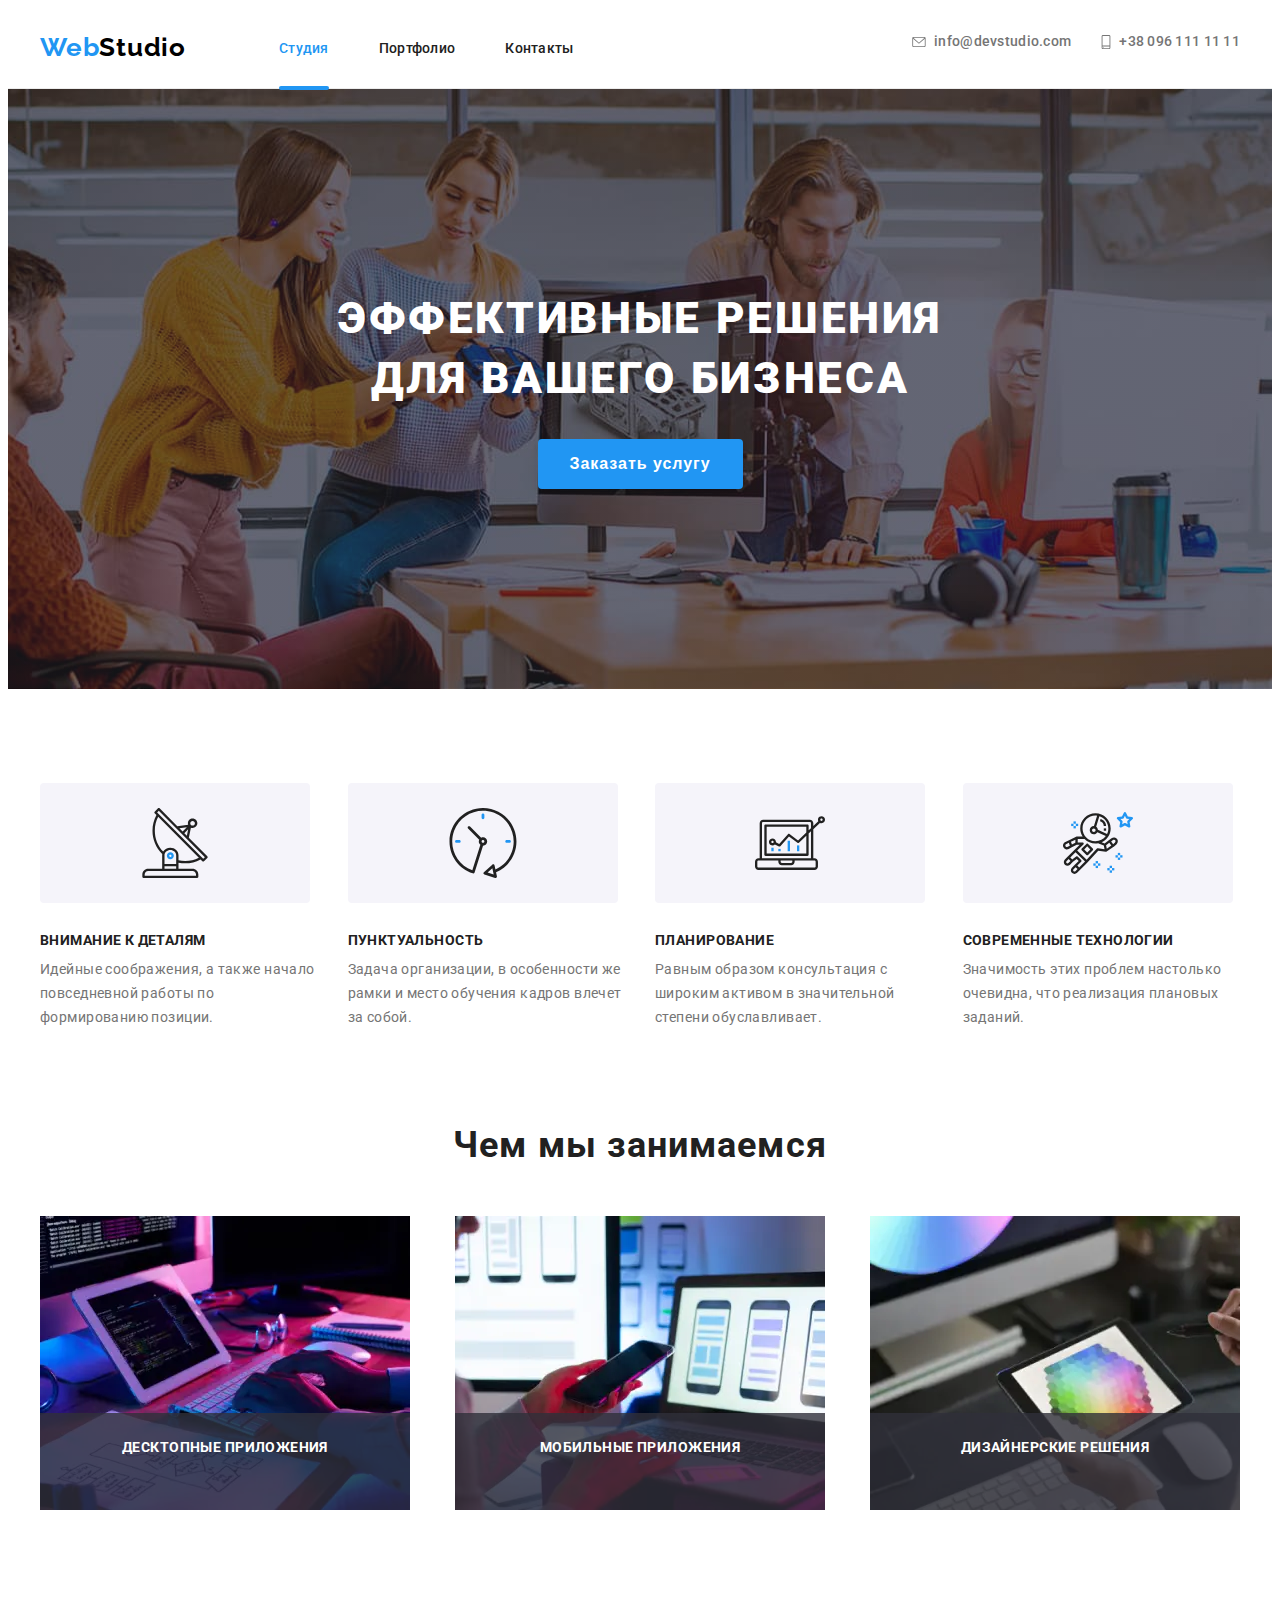
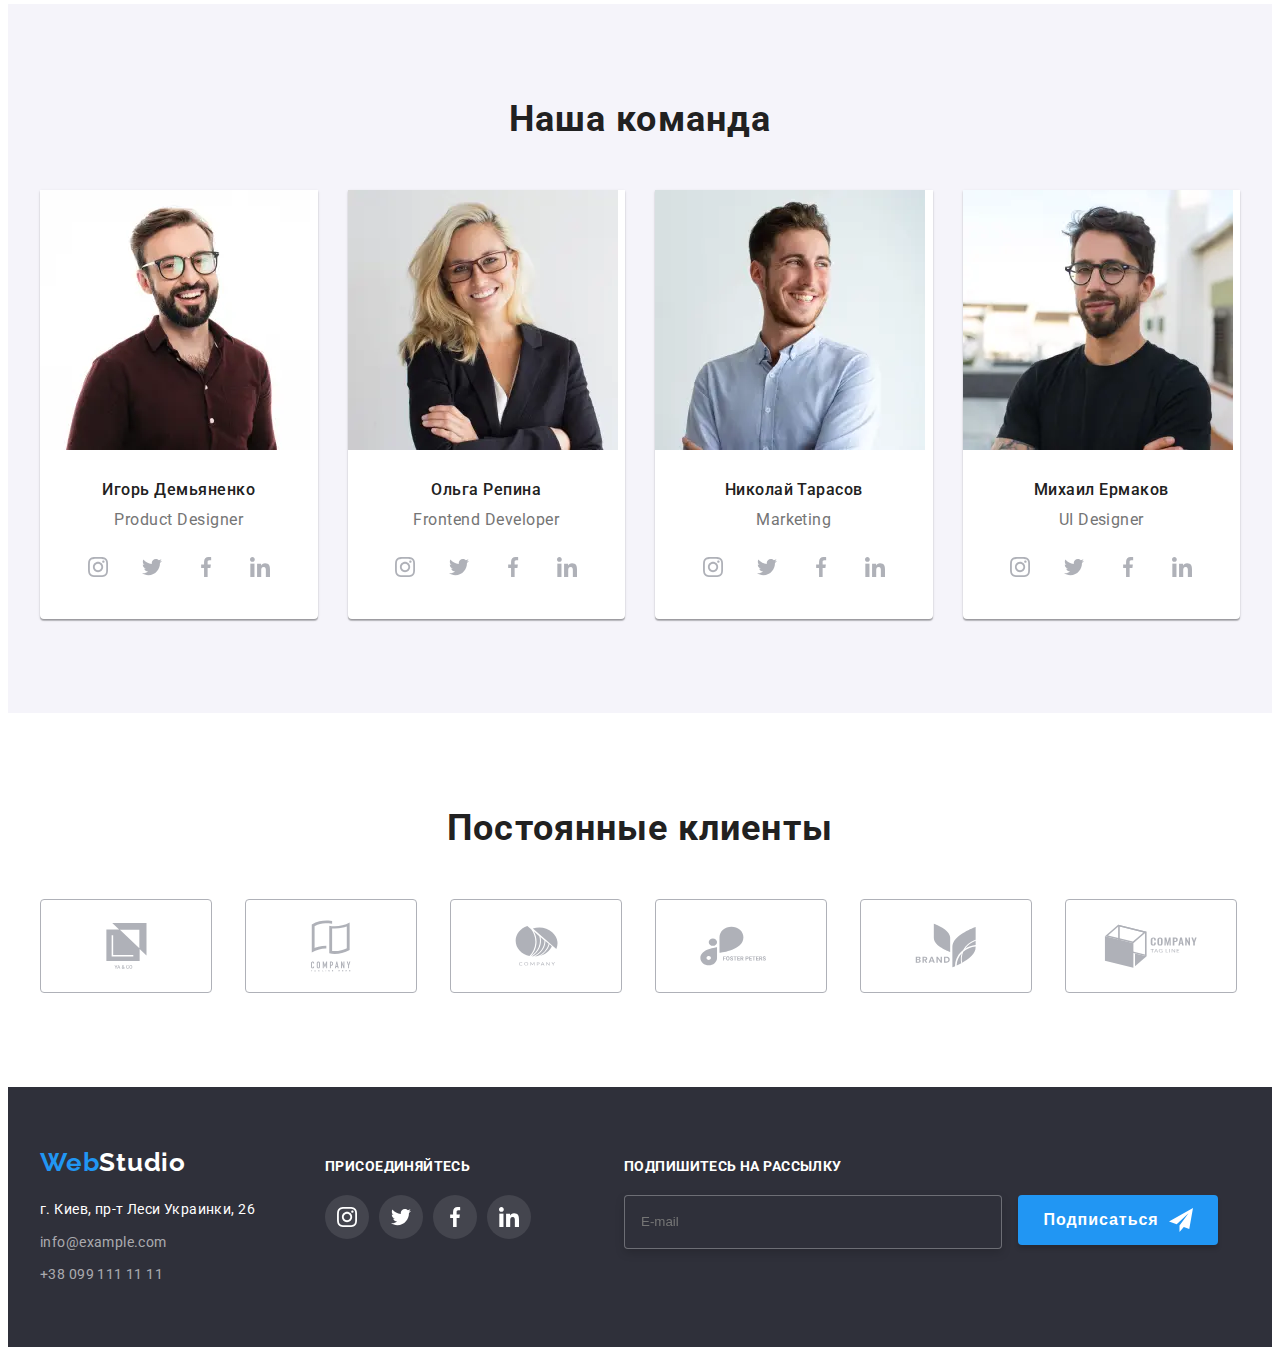
==== commit 82a37eb1: "внесены правки по д/з" ====
--- a/index.html
+++ b/index.html
@@ -101,16 +101,16 @@
           </ul>
           <ul class="mobile-menu__social-list list">
             <li class="mobile-menu__social-item">
-              <a href="" class="mobile-menu__social-link link">Instagram</a>
+              <a href="#" class="mobile-menu__social-link link">Instagram</a>
             </li>
             <li class="mobile-menu__social-item">
-              <a href="" class="mobile-menu__social-link link">Twitter</a>
+              <a href="#" class="mobile-menu__social-link link">Twitter</a>
             </li>
             <li class="mobile-menu__social-item">
-              <a href="" class="mobile-menu__social-link link">Facebook</a>
+              <a href="#" class="mobile-menu__social-link link">Facebook</a>
             </li>
             <li class="mobile-menu__social-item">
-              <a href="" class="mobile-menu__social-link link">LinkedIn</a>
+              <a href="#" class="mobile-menu__social-link link">LinkedIn</a>
             </li>
           </ul>
         </div>
@@ -663,7 +663,6 @@
         </div>
       </section>
     </main>
-    -->
 
     <!--Подвал страницы-->
     <footer class="footer">
@@ -825,8 +824,10 @@
 
           <input type="checkbox" id="accept-policy" class="modal-form__checkbox visually-hidden" />
           <label for="accept-policy" class="modal-form__checkbox-label"
-            >Соглашаюсь с рассылкой и принимаю&nbsp;<a href="#" class="modal-form__label-link"
-              >Условия договора</a
+            ><span class=""
+              >Соглашаюсь с рассылкой и принимаю&nbsp;<a href="#" class="modal-form__label-link"
+                >Условия договора</a
+              ></span
             >
           </label>
 
--- a/css/main.min.css
+++ b/css/main.min.css
@@ -1,2 +1,2 @@
-:root{--primery-text-color: #757575;--title-text-color: #212121;--background-button-secondary: #f5f4fa;--accent-color: #2196f3;--white-color: #ffffff;--background-footer-hero: #2f303a;--icon-color: #afb1b8}.visually-hidden{position:absolute !important;clip:rect(1px 1px 1px 1px);clip:rect(1px, 1px, 1px, 1px);padding:0 !important;border:0 !important;height:1px !important;width:1px !important;overflow:hidden}.list{list-style:none}.link{text-decoration:none}h1,h2,h3,h4,h5,h6,p{margin-top:0;margin-bottom:0}ul,ol{margin-top:0;margin-bottom:0;padding-left:0}img{display:block;max-width:100%;height:auto}body{font-family:'Roboto', sans-serif;background-color:var(--white-color)}.container{padding-left:15px;padding-right:15px}@media screen and (min-width: 480px){.container{width:480px;margin:0 auto}}@media screen and (min-width: 768px){.container{width:768px}}@media screen and (min-width: 1200px){.container{width:1200px}}.logo{font-family:'Raleway', sans-serif;font-size:24px;font-weight:700;line-height:1.17;letter-spacing:0.03em;text-align:center;color:#000000}.logo span{color:var(--accent-color)}.footer__logo{color:#ffffff}@media screen and (min-width: 768px){.header__logo{margin-right:88px}}@media screen and (min-width: 1200px){.logo{font-family:'Raleway', sans-serif;font-size:26px;font-weight:700;line-height:1.19;letter-spacing:0.03em}.header__logo{margin-right:93px}}.nav__menu{display:none}.header__contact{display:none}.header{padding-top:16px;padding-bottom:16px;border-bottom:1px solid #ececec}.header__container{display:flex;justify-content:space-between;align-items:center}.burger-btn{background-color:transparent;border:none;padding:0;line-height:0}.burger-btn__icon{width:40px;height:40px;fill:#000000}.mobile-menu{position:fixed;z-index:100;left:0;top:0;width:100vw;height:100vh;background-color:#ffffff;opacity:0;visibility:hidden;pointer-events:none;transition:opacity 500ms linear, visibility 500ms linear}.mobile-menu.is-open{opacity:1;visibility:visible;pointer-events:auto}.close-btn{background-color:transparent;border:none;padding:0;line-height:0}.close-btn__icon{width:40px;height:40px}.mobile-menu__container{position:relative;padding-top:48px;padding-left:40px}.mobile-menu__close-btn{position:absolute;top:12px;right:15px}.nav-list{margin-bottom:302px}.nav-list__item:not(:last-child){margin-bottom:32px}.nav-list__link{font-size:40px;font-weight:500;line-height:1.18;letter-spacing:0.02em;color:#212121}.nav-list__link:hover,.nav-list__link:focus{color:var(--accent-color)}.mobile-menu__contact{margin-bottom:64px}.mobile-menu__contact-item:not(:last-child){margin-bottom:32px}.mobile-menu__contact-tel{font-size:34px;font-weight:500;line-height:1.18;letter-spacing:0.02em;color:var(--primery-text-color)}.mobile-menu__contact-tel:hover,.mobile-menu__contact-tel:focus{color:var(--accent-color)}.mobile-menu__contact-mail{font-size:24px;font-weight:500;line-height:1.17;letter-spacing:0.02em;color:var(--primery-text-color)}.mobile-menu__contact-mail:hover,.mobile-menu__contact-mail:focus{color:var(--accent-color)}.mobile-menu__social-list{display:flex}.mobile-menu__social-item{position:relative}.mobile-menu__social-link{color:#2196f3;font-size:18px;font-weight:500;line-height:1.22;letter-spacing:0.02em;margin-right:20px}.mobile-menu__social-link::after{position:absolute;bottom:10px;content:'';width:22px;border:1px solid rgba(33,33,33,0.2);transform:rotate(90deg)}@media screen and (min-width: 768px){.burger-btn{display:none}.mobile-menu{display:none}.header{padding-top:22px;padding-bottom:22px}.header__container{display:flex;align-items:center}.nav{display:flex;align-items:center}.nav__menu{display:flex;align-items:center;margin-right:84px}.nav__item{position:relative}.nav__item:not(:last-child){margin-right:50px}.nav__link{padding-top:32px;padding-bottom:22px;font-style:normal;font-size:14px;font-weight:500;line-height:1.14;letter-spacing:0.02em;color:var(--title-text-color);transition:color 250ms cubic-bezier(0.4, 0, 0.2, 1)}.nav__link:hover,.nav__link:focus{color:var(--accent-color)}.nav__link--current{color:var(--accent-color)}.nav__link--current::after{position:absolute;bottom:-33px;display:block;content:'';width:100%;height:4px;background-color:var(--accent-color);border-radius:2px}.header__contact{display:block}.header__contact-item:not(:last-child){margin-bottom:10px}.header__contact-mail-icon{width:14px;height:10px;margin-right:8px;fill:currentColor}.header__contact-tel-icon{width:10px;height:14px;margin-right:8px;fill:currentColor}.header__contact-mail,.header__contact-tel{display:flex;align-items:center;font-size:12px;font-weight:500;line-height:1.17;letter-spacing:0.02em;color:var(--primery-text-color);transition:color 250ms cubic-bezier(0.4, 0, 0.2, 1)}.header__contact-mail:hover,.header__contact-mail:focus,.header__contact-tel:hover,.header__contact-tel:focus{color:var(--accent-color)}}@media screen and (min-width: 1200px){.header{padding-top:24px;padding-bottom:25px}.header__container{justify-content:space-between}.header__contact{display:flex}.header__contact-item:not(:last-child){margin-right:30px}.header__contact-mail,.header__contact-tel{font-size:14px;font-weight:500;line-height:1.14}}.button{font-size:16px;font-weight:700;line-height:1.87;box-shadow:0px 4px 4px rgba(0,0,0,0.15);border-radius:4px;border:none;color:var(--white-color);background-color:var(--accent-color);font-style:normal;text-align:center;letter-spacing:0.06em}.main__button{padding:10px 32px;align-items:center;transition:background-color 250ms cubic-bezier(0.4, 0, 0.2, 1)}.main__button:hover,.main__button:focus{background-color:#188ce8}.footer__form-button{display:flex;justify-content:center;align-items:center;width:200px;height:50px;margin-left:auto;margin-right:auto}.footer__icon-send{width:24px;height:24px;margin-left:10px}.portfolio__filter-btn{font-size:16px;font-weight:500;line-height:1.62;padding:6px 22px;border:none;border-radius:4px;color:var(--title-text-color);background-color:var(--background-button-secondary);letter-spacing:0.03em;transition:color 250ms cubic-bezier(0.4, 0, 0.2, 1),background-color 250ms cubic-bezier(0.4, 0, 0.2, 1),box-shadow 250ms cubic-bezier(0.4, 0, 0.2, 1)}.portfolio__filter-btn:hover,.portfolio__filter-btn:focus{color:#ffffff;background-color:var(--accent-color);box-shadow:0px 3px 1px rgba(0,0,0,0.1),0px 1px 2px rgba(0,0,0,0.08),0px 2px 2px rgba(0,0,0,0.12)}.portfolio__filter-btn.current{color:var(--white-color);background-color:var(--accent-color)}.social-list{display:flex;justify-content:space-between;width:206px;margin-left:auto;margin-right:auto}.social-list__link{display:flex;align-items:center;justify-content:center;width:44px;height:44px;border-radius:50%;background-color:#ffffff;transition:fill 250ms cubic-bezier(0.4, 0, 0.2, 1),background-color 250ms cubic-bezier(0.4, 0, 0.2, 1)}.social-list__link:hover,.social-list__link:focus{fill:var(--white-color);background-color:var(--accent-color)}.social-list__icon{width:20px;height:20px}.social-list_light{fill:var(--icon-color);background-color:#ffffff}.social-list_dark{fill:var(--white-color);background-color:rgba(255,255,255,0.1)}.social-footer{width:206px}@media screen and (max-width: 767px){.social-footer{margin-left:auto;margin-right:auto}}.social-footer__title{margin-bottom:20px;font-style:normal;font-size:14px;font-weight:700;line-height:1.14;letter-spacing:0.03em;text-transform:uppercase;text-align:center;color:#ffffff}.hero{padding-top:118px;padding-bottom:118px;margin-left:auto;margin-right:auto;background-image:linear-gradient(rgba(47,48,58,0.4), rgba(47,48,58,0.4)),url("/imeges/hero/Header-mobile.jpg");background-color:var(--background-footer-hero);background-repeat:no-repeat;background-position:center;background-size:cover;text-align:center}@media screen and (min-device-pixel-ratio: 2) and (min-width: 280px), (min-resolution: 192dpi) and (min-width: 280px), (min-resolution: 2dppx) and (min-width: 280px){.hero{background-image:linear-gradient(rgba(47,48,58,0.4), rgba(47,48,58,0.4)),url("/imeges/hero/Header-mobile@2x.jpg")}}.hero__title{max-width:360px;margin-left:auto;margin-right:auto;font-style:normal;font-size:26px;font-weight:900;line-height:1.62;text-align:center;letter-spacing:0.06em;text-transform:uppercase;color:var(--white-color);margin-bottom:30px}@media screen and (min-width: 768px){.hero{background-image:linear-gradient(rgba(47,48,58,0.4), rgba(47,48,58,0.4)),url("/imeges/hero/Header-tablet.jpg");background-size:cover}}@media screen and (min-device-pixel-ratio: 2) and (min-width: 768px), (min-resolution: 192dpi) and (min-width: 768px), (min-resolution: 2dppx) and (min-width: 768px){.hero{background-image:linear-gradient(rgba(47,48,58,0.4), rgba(47,48,58,0.4)),url("/imeges/hero/Header-tablet@2x.jpg")}}@media screen and (min-width: 1200px){.hero{padding-top:200px;padding-bottom:200px;background-image:linear-gradient(rgba(47,48,58,0.4), rgba(47,48,58,0.4)),url("/imeges/hero/Header-desktop.jpg");background-size:cover}.hero__title{max-width:696px;font-size:44px;font-weight:900;line-height:1.36}}@media screen and (min-device-pixel-ratio: 2) and (min-width: 1200px), (min-resolution: 192dpi) and (min-width: 1200px), (min-resolution: 2dppx) and (min-width: 1200px){.hero{background-image:linear-gradient(rgba(47,48,58,0.4), rgba(47,48,58,0.4)),url("/imeges/hero/Header-desktop@2x.jpg")}}.dignity{padding-top:60px;padding-bottom:60px}.dignity__icon-conteiner{width:450px;height:120px;display:flex;align-items:center;margin-bottom:30px;background:var(--background-button-secondary);border-radius:4px}.dignity__icon{width:70px;height:70px;margin:0 auto}.dignity__title{margin-bottom:10px;color:var(--title-text-color);font-size:14px;font-weight:700;line-height:1.14;font-style:normal;letter-spacing:0.03em;text-transform:uppercase;text-align:center}.dignity__text{font-style:normal;color:var(--primery-text-color);font-size:14px;font-weight:400;line-height:1.71;letter-spacing:0.03em}@media screen and (max-width: 767px){.dignity__item:not(:last-child){margin-bottom:30px}}@media screen and (min-width: 768px){.dignity__list{display:flex;align-items:center;flex-wrap:wrap;margin-left:-30px;margin-top:-30px}.dignity__item{width:354px;height:251px;margin-left:30px;margin-top:30px;flex-basis:calc((100% - 60px) / 2)}.dignity__icon-conteiner{width:354px;height:120px;display:flex;align-items:center;margin-bottom:30px;background:var(--background-button-secondary);border-radius:4px}.dignity__title{text-align:left}}@media screen and (min-width: 1200px){.dignity{padding-top:94px;padding-bottom:47px}.dignity__list{display:flex;align-items:center;flex-wrap:wrap;margin-left:-30px;margin-top:-30px}.dignity__item{width:270px;height:251px;margin-left:30px;margin-top:30px;flex-basis:calc((100% - 120px) / 4)}.dignity__icon-conteiner{width:270px;height:120px}}@media screen and (max-width: 1199px){.profile{display:none}}@media screen and (min-width: 1200px){.profile{padding-top:47px;padding-bottom:94px}.profile__titel{margin-bottom:50px;color:var(--title-text-color);font-size:36px;font-weight:700;line-height:1.17;text-align:center;letter-spacing:0.03em}.profile__list{display:flex;align-items:center;justify-content:space-between}.profile__item{position:relative}.profile__label{position:absolute;left:0;bottom:0;font-style:normal;font-size:14px;font-weight:700;line-height:1.14;text-align:center;letter-spacing:0.03em;text-transform:uppercase;color:#ffffff;background-color:rgba(47,48,58,0.8);width:370px;height:70px;padding-top:27px}}.team{background-color:#f5f4fa;padding-top:60px;padding-bottom:60px}.team__title{margin-bottom:30px;font-size:28px;font-weight:700;line-height:1.18;text-align:center;letter-spacing:0.03em;color:var(--title-text-color)}@media screen and (max-width: 767px){.team__item:not(:last-child){margin-bottom:30px}}.team__card{background:var(--white-color);box-shadow:0px 1px 3px rgba(0,0,0,0.12),0px 1px 1px rgba(0,0,0,0.14),0px 2px 1px rgba(0,0,0,0.2);border-radius:0px 0px 4px 4px}.team__img{margin-bottom:30px}.team__badge{padding-bottom:24px}.team__name{margin-bottom:10px;font-size:16px;font-weight:500;line-height:1.19;text-align:center;letter-spacing:0.03em;color:var(--title-text-color)}.team__profession{margin-bottom:16px;color:var(--primery-text-color);font-size:16px;font-weight:400;line-height:1.19;text-align:center;letter-spacing:0.03em}@media screen and (min-width: 768px){.team__list{display:flex;flex-wrap:wrap;margin-left:-30px;margin-top:-30px;align-items:center}.team__item{margin-left:30px;margin-top:30px;flex-basis:calc((100% - 60px) / 2)}}@media screen and (min-width: 1200px){.team__title{margin-bottom:50px;font-size:36px;font-weight:700;line-height:1.17}.team__list{display:flex;flex-wrap:wrap;margin-left:-30px;margin-top:-30px;align-items:center}.team__item{margin-left:30px;margin-top:30px;flex-basis:calc((100% - 120px) / 4)}.team__badge{padding-bottom:30px}}.clients{padding-top:60px;padding-bottom:60px}.clients__title{margin-bottom:30px;font-size:28px;font-weight:700;line-height:1.18;text-align:center;letter-spacing:0.03em;color:var(--title-text-color)}.clients__list{display:flex;flex-wrap:wrap;margin-left:-30px;margin-top:-30px;align-items:center}.clients__item{margin-left:30px;margin-top:30px;flex-basis:calc((100% - 60px) / 2)}.clients__link{fill:var(--icon-color);display:flex;align-items:center;justify-content:center;width:210px;height:92px;border:1px solid #afb1b8;border-radius:4px;transition:border 250ms cubic-bezier(0.4, 0, 0.2, 1),border-radius 250ms cubic-bezier(0.4, 0, 0.2, 1),fill 250ms cubic-bezier(0.4, 0, 0.2, 1)}.clients__link:hover,.clients__link:focus{border:1px solid #2196f3;border-radius:4px;fill:var(--accent-color)}@media screen and (min-width: 768px){.clients__item{flex-basis:calc((100% - 90px) / 3)}.clients__link{width:226px}}@media screen and (min-width: 1200px){.clients{padding-top:94px;padding-bottom:94px}.clients__title{margin-bottom:50px;font-size:36px;font-weight:700;line-height:1.17}.clients__list{display:flex;flex-wrap:nowrap;justify-content:space-between}.clients__link{width:170px}}.footer{padding-top:60px;padding-bottom:60px;background-color:var(--background-footer-hero)}.contact-info__address{margin-top:20px}@media screen and (max-width: 767px){.contact-info__address{margin-bottom:60px}}.contact-info__item:not(:last-child){margin-bottom:8px}.contact-info__address-link{font-style:normal;font-size:14px;font-weight:400;line-height:1.71;letter-spacing:0.03em;color:#ffffff;transition:color 250ms cubic-bezier(0.4, 0, 0.2, 1)}.contact-info__address-link:hover,.contact-info__address-link:focus{color:rgba(255,255,255,0.6)}.contact-info__link{display:inline-block;font-style:normal;color:rgba(255,255,255,0.6);font-size:14px;font-weight:400;line-height:1.71;letter-spacing:0.03em;transition:color 250ms cubic-bezier(0.4, 0, 0.2, 1)}.contact-info__link:hover,.contact-info__link:focus{color:#ffffff}@media screen and (max-width: 1199px){.contact-info{text-align:center}.footer__newsletter{margin-top:60px}}.footer__newsletter-text{margin-bottom:20px;font-size:14px;font-weight:700;line-height:1.14;text-align:center;letter-spacing:0.03em;text-transform:uppercase;color:var(--white-color)}.footer__form-input{width:450px;height:50px;background-color:var(--background-footer-hero);border:1px solid rgba(255,255,255,0.3);filter:drop-shadow(0px 4px 4px rgba(0,0,0,0.15));border-radius:4px;color:var(--white-color);outline:none;margin-bottom:20px;padding-left:16px}@media screen and (min-width: 768px) and (max-width: 1199px){.footer__contact{display:flex;justify-content:space-around;align-items:baseline}.footer__form-field{padding-left:166px}}@media screen and (min-width: 1200px){.footer__contact{display:flex;align-items:baseline}.footer__contact-data{display:flex;align-items:baseline}.contact-info__address{margin-top:20px;margin-right:70px}.contact-info__item:not(:last-child){margin-bottom:9px}.footer__newsletter{margin-left:93px}.footer__newsletter-text{text-align:start}.footer__form{display:flex;justify-content:center;align-items:flex-start}.footer__form-field{margin-right:16px}.footer__form-input{width:358px;margin-bottom:0}}.portfolio{padding-top:60px;padding-bottom:60px}.portfolio__filter{margin-bottom:40px;display:flex;flex-wrap:wrap;align-items:center}.portfolio__filter-item:not(:last-child){margin-right:8px}@media screen and (max-width: 767px){.portfolio__filter-item{margin-bottom:15px}}.project__item{background:#ffffff;border:1px solid #eeeeee;transition:border 250ms cubic-bezier(0.4, 0, 0.2, 1),box-shadow 250ms cubic-bezier(0.4, 0, 0.2, 1)}.project__item:hover,.project__item:focus{border:1px solid #eeeeee;box-shadow:0px 1px 1px rgba(0,0,0,0.12),0px 4px 4px rgba(0,0,0,0.06),1px 4px 6px rgba(0,0,0,0.16)}@media screen and (max-width: 767px){.project__item:not(:last-child){margin-bottom:30px}}.project__card{padding:20px 24px;background:#ffffff}.project__title{margin-bottom:4px;font-size:18px;font-weight:700;line-height:2;letter-spacing:0.06em;color:var(--title-text-color)}.project__text{font-size:16px;font-weight:400;line-height:1.87;letter-spacing:0.03em;color:var(--primery-text-color)}.project__link{display:block}.project__div-overlay{position:relative;overflow:hidden}.project__overlay{position:absolute;top:0;left:0;font-style:normal;font-size:18px;font-weight:400;line-height:1.56;letter-spacing:0.03em;color:var(--white-color);background-color:rgba(33,150,243,0.9);width:100%;height:100%;overflow:auto;padding:77px 24px;transform:translateY(100%);transition:transform 500ms linear}.project__link:hover .project__overlay,.project__link:focus .project__overlay{transform:translateY(0%)}@media screen and (min-width: 768px){.portfolio__filter{margin-bottom:30px;justify-content:center;flex-wrap:nowrap}.project__list{display:flex;flex-wrap:wrap;margin-left:-30px;margin-top:-30px}.project__item{margin-left:30px;margin-top:30px;flex-basis:calc((100% - 60px) / 2)}.project__overlay{padding:49px 24px}}@media screen and (min-width: 1200px){.portfolio{padding-top:94px;padding-bottom:94px}.portfolio__filter{margin-bottom:50px}.project__item{flex-basis:calc((100% - 90px) / 3)}.project__overlay{padding:63px 24px}}.backdrop{position:fixed;top:0;left:0;width:100vw;height:100vh;background-color:rgba(0,0,0,0.2);transition:opacity 500ms linear, visibility 500ms linear}.is-hidden{opacity:0;visibility:hidden;pointer-events:none}.modal{position:absolute;left:50%;top:50%;width:528px;height:580px;background-color:#ffffff;box-shadow:0px 1px 3px rgba(0,0,0,0.12),0px 1px 1px rgba(0,0,0,0.14),0px 2px 1px rgba(0,0,0,0.2);border-radius:4px;transform:translate(-50%, -50%);padding:40px}.modal__close-btn{display:flex;justify-content:center;align-items:center;position:absolute;top:8px;right:8px;width:30px;height:30px;border-radius:50%;border:1px solid rgba(0,0,0,0.1);background-color:transparent;cursor:pointer;padding:0}.modal__close-btn:focus{fill:var(--accent-color);outline:none;border-color:var(--accent-color)}.modal__close-btn-icon{width:18px;height:18px;fill:#000000;transition:fill 250ms cubic-bezier(0.4, 0, 0.2, 1)}.modal__close-btn-icon:hover{fill:var(--accent-color);outline:none;border-color:var(--accent-color)}.modal-form{display:flex;flex-direction:column}.modal-form__head{font-size:20px;font-weight:700;line-height:1.15;font-style:normal;text-align:center;letter-spacing:0.03em;color:var(--title-text-color);margin-bottom:12px}.modal-form__field{font-size:12px;font-weight:400;line-height:1.17;margin-bottom:10px;font-style:normal;letter-spacing:0.01em;color:var(--primery-text-color)}.modal-form__input-wrapper{position:relative;display:block;margin-top:4px}.modal-form__input{width:100%;height:40px;border:1px solid rgba(33,33,33,0.2);border-radius:4px;padding-left:42px;transition:border-color 250ms cubic-bezier(0.4, 0, 0.2, 1)}.modal-form__input:hover,.modal-form__input:focus{outline:none;border-color:var(--accent-color)}.modal-form__icon{display:block;position:absolute;top:50%;left:12px;transform:translateY(-50%);width:18px;height:18px;fill:var(--title-text-color);transition:fill 250ms cubic-bezier(0.4, 0, 0.2, 1)}.modal-form__input:focus+.modal-form__icon,.modal-form__input:hover+.modal-form__icon{fill:var(--accent-color)}.modal-form__message{width:100%;height:120px;margin-top:4px;padding:12px 16px;border:1px solid rgba(33,33,33,0.2);border-radius:4px;resize:none;transition:border-color 250ms cubic-bezier(0.4, 0, 0.2, 1)}.modal-form__message:hover,.modal-form__message:focus{border-color:var(--accent-color);outline:none}.modal-form__message::placeholder{font-size:14px;font-weight:400;line-height:1.14;font-style:normal;letter-spacing:0.01em;color:rgba(117,117,117,0.5)}.modal-form__checkbox-label{font-size:14px;font-weight:400;line-height:1.71;display:flex;justify-content:center;align-items:center;font-style:normal;letter-spacing:0.03em;color:var(--primery-text-color)}.modal-form__checkbox-label::before{display:block;content:'';width:16px;height:15px;border:1px solid #212121;border-radius:2px;cursor:pointer;margin-right:7px}.modal-form__checkbox:checked+.modal-form__checkbox-label::before{background-image:url(../imeges/icon-check.svg);width:16px;height:15px;border:1px solid #2196f3;border-radius:2px;background-position:center}.modal-form__checkbox:focus+.modal-form__checkbox-label::before{border-color:var(--accent-color);border-radius:2px}.modal-form__label-link{color:var(--accent-color)}.modal-form__label-link:focus{outline:1px solid #2196f3}.modal-form__button{width:200px;height:50px;margin:0 auto;margin-top:30px;background-color:#188ce8;box-shadow:0px 4px 4px rgba(0,0,0,0.15);border-radius:4px;font-size:16px;font-weight:700;line-height:1.87;font-style:normal;text-align:center;letter-spacing:0.06em;color:var(--white-color);cursor:pointer;transition:outline 250ms cubic-bezier(0.4, 0, 0.2, 1)}.modal-form__button:focus{outline:1px solid #2196f3}
+:root{--primery-text-color: #757575;--title-text-color: #212121;--background-button-secondary: #f5f4fa;--accent-color: #2196f3;--white-color: #ffffff;--background-footer-hero: #2f303a;--icon-color: #afb1b8}.visually-hidden{position:absolute !important;clip:rect(1px 1px 1px 1px);clip:rect(1px, 1px, 1px, 1px);padding:0 !important;border:0 !important;height:1px !important;width:1px !important;overflow:hidden}.list{list-style:none}.link{text-decoration:none}h1,h2,h3,h4,h5,h6,p{margin-top:0;margin-bottom:0}ul,ol{margin-top:0;margin-bottom:0;padding-left:0}img{display:block;max-width:100%;height:auto}body{font-family:'Roboto', sans-serif;background-color:var(--white-color)}.container{padding-left:15px;padding-right:15px}@media screen and (min-width: 480px){.container{width:480px;margin:0 auto}}@media screen and (min-width: 768px){.container{width:768px}}@media screen and (min-width: 1200px){.container{width:1200px}}.logo{font-family:'Raleway', sans-serif;font-size:24px;font-weight:700;line-height:1.17;letter-spacing:0.03em;text-align:center;color:#000000}.logo span{color:var(--accent-color)}.footer__logo{color:#ffffff}@media screen and (min-width: 768px){.header__logo{margin-right:88px}}@media screen and (min-width: 1200px){.logo{font-family:'Raleway', sans-serif;font-size:26px;font-weight:700;line-height:1.19;letter-spacing:0.03em}.header__logo{margin-right:93px}}.nav__menu{display:none}.header__contact{display:none}.header{padding-top:16px;padding-bottom:16px;border-bottom:1px solid #ececec}.header__container{display:flex;justify-content:space-between;align-items:center}.burger-btn{background-color:transparent;border:none;padding:0;line-height:0}.burger-btn__icon{width:40px;height:40px;fill:#000000}.mobile-menu{position:fixed;z-index:100;left:0;top:0;width:100%;height:100%;background-color:#ffffff;opacity:0;visibility:hidden;pointer-events:none;transition:opacity 500ms linear, visibility 500ms linear}.mobile-menu.is-open{opacity:1;visibility:visible;pointer-events:auto}.close-btn{background-color:transparent;border:none;padding:0;line-height:0}.close-btn__icon{width:40px;height:40px}.mobile-menu__container{display:flex;flex-direction:column;height:100%;position:relative;padding-top:48px;padding-bottom:48px;padding-left:40px}.mobile-menu__close-btn{position:absolute;top:12px;right:15px}.nav-list__item:not(:last-child){margin-bottom:32px}.nav-list__link{font-size:40px;font-weight:500;line-height:1.18;letter-spacing:0.02em;color:#212121}.nav-list__link:hover,.nav-list__link:focus{color:var(--accent-color)}@media screen and (max-width: 479px){.nav-list__link{font-size:24px;font-weight:500;line-height:1.18}}.mobile-menu__contact{margin-top:auto;margin-bottom:64px}.mobile-menu__contact-item:not(:last-child){margin-bottom:32px}.mobile-menu__contact-tel{font-size:34px;font-weight:500;line-height:1.18;letter-spacing:0.02em;color:#2196f3}.mobile-menu__contact-tel:hover,.mobile-menu__contact-tel:focus{color:#2196f3}@media screen and (max-width: 479px){.mobile-menu__contact-tel{font-size:24px;font-weight:500;line-height:1.18}}.mobile-menu__contact-mail{font-size:24px;font-weight:500;line-height:1.17;letter-spacing:0.02em;color:var(--primery-text-color)}.mobile-menu__contact-mail:hover,.mobile-menu__contact-mail:focus{color:var(--accent-color)}@media screen and (max-width: 479px){.mobile-menu__contact-mail{font-size:18px;font-weight:500;line-height:1.18}}.mobile-menu__social-list{display:flex}.mobile-menu__social-item{display:flex;margin-right:10px}.mobile-menu__social-item:not(:last-child)::after{content:'';margin-left:10px;width:1px;height:22px;border:1px solid rgba(33,33,33,0.2);border-color:#afb1b8}.mobile-menu__social-link{color:#2196f3;font-size:18px;font-weight:500;line-height:1.22;letter-spacing:0.02em}@media screen and (max-width: 479px){.mobile-menu__social-link{font-size:12px;font-weight:400;line-height:1.16}}@media screen and (min-width: 768px){.burger-btn{display:none}.mobile-menu{display:none}.header{padding-top:22px;padding-bottom:22px}.header__container{display:flex;align-items:center}.nav{display:flex;align-items:center}.nav__menu{display:flex;align-items:center;margin-right:84px}.nav__item{position:relative}.nav__item:not(:last-child){margin-right:50px}.nav__link{padding-top:32px;padding-bottom:22px;font-style:normal;font-size:14px;font-weight:500;line-height:1.14;letter-spacing:0.02em;color:var(--title-text-color);transition:color 250ms cubic-bezier(0.4, 0, 0.2, 1)}.nav__link:hover,.nav__link:focus{color:var(--accent-color)}.nav__link--current{color:var(--accent-color)}.nav__link--current::after{position:absolute;bottom:-33px;display:block;content:'';width:100%;height:4px;background-color:var(--accent-color);border-radius:2px}.header__contact{display:block}.header__contact-item:not(:last-child){margin-bottom:10px}.header__contact-mail-icon{width:14px;height:10px;margin-right:8px;fill:currentColor}.header__contact-tel-icon{width:10px;height:14px;margin-right:8px;fill:currentColor}.header__contact-mail,.header__contact-tel{display:flex;align-items:center;font-size:12px;font-weight:500;line-height:1.17;letter-spacing:0.02em;color:var(--primery-text-color);transition:color 250ms cubic-bezier(0.4, 0, 0.2, 1)}.header__contact-mail:hover,.header__contact-mail:focus,.header__contact-tel:hover,.header__contact-tel:focus{color:var(--accent-color)}}@media screen and (min-width: 1200px){.header{padding-top:24px;padding-bottom:25px}.header__container{justify-content:space-between}.header__contact{display:flex}.header__contact-item:not(:last-child){margin-right:30px}.header__contact-mail,.header__contact-tel{font-size:14px;font-weight:500;line-height:1.14}}.button{font-size:16px;font-weight:700;line-height:1.87;box-shadow:0px 4px 4px rgba(0,0,0,0.15);border-radius:4px;border:none;color:var(--white-color);background-color:var(--accent-color);font-style:normal;text-align:center;letter-spacing:0.06em}.main__button{padding:10px 32px;align-items:center;transition:background-color 250ms cubic-bezier(0.4, 0, 0.2, 1)}.main__button:hover,.main__button:focus{background-color:#188ce8}.footer__form-button{display:flex;justify-content:center;align-items:center;width:200px;height:50px;margin-left:auto;margin-right:auto}.footer__icon-send{width:24px;height:24px;margin-left:10px}.portfolio__filter-btn{font-size:16px;font-weight:500;line-height:1.62;padding:6px 22px;border:none;border-radius:4px;color:var(--title-text-color);background-color:var(--background-button-secondary);letter-spacing:0.03em;transition:color 250ms cubic-bezier(0.4, 0, 0.2, 1),background-color 250ms cubic-bezier(0.4, 0, 0.2, 1),box-shadow 250ms cubic-bezier(0.4, 0, 0.2, 1)}.portfolio__filter-btn:hover,.portfolio__filter-btn:focus{color:#ffffff;background-color:var(--accent-color);box-shadow:0px 3px 1px rgba(0,0,0,0.1),0px 1px 2px rgba(0,0,0,0.08),0px 2px 2px rgba(0,0,0,0.12)}.portfolio__filter-btn.current{color:var(--white-color);background-color:var(--accent-color)}.social-list{display:flex;justify-content:space-between;width:206px;margin-left:auto;margin-right:auto}.social-list__link{display:flex;align-items:center;justify-content:center;width:44px;height:44px;border-radius:50%;background-color:#ffffff;transition:fill 250ms cubic-bezier(0.4, 0, 0.2, 1),background-color 250ms cubic-bezier(0.4, 0, 0.2, 1)}.social-list__link:hover,.social-list__link:focus{fill:var(--white-color);background-color:var(--accent-color)}.social-list__icon{width:20px;height:20px}.social-list_light{fill:var(--icon-color);background-color:#ffffff}.social-list_dark{fill:var(--white-color);background-color:rgba(255,255,255,0.1)}.social-footer{width:206px}@media screen and (max-width: 767px){.social-footer{margin-left:auto;margin-right:auto}}.social-footer__title{margin-bottom:20px;font-size:14px;font-weight:700;line-height:1.14;letter-spacing:0.03em;text-transform:uppercase;text-align:center;color:#ffffff}@media screen and (min-width: 1200px){.social-footer__title{text-align:left}}.hero{padding-top:118px;padding-bottom:118px;margin-left:auto;margin-right:auto;background-image:linear-gradient(rgba(47,48,58,0.4), rgba(47,48,58,0.4)),url("../imeges/hero/Header-mobile.jpg");background-color:var(--background-footer-hero);background-repeat:no-repeat;background-position:center;background-size:cover;text-align:center}@media screen and (min-device-pixel-ratio: 2) and (min-width: 280px), (min-resolution: 192dpi) and (min-width: 280px), (min-resolution: 2dppx) and (min-width: 280px){.hero{background-image:linear-gradient(rgba(47,48,58,0.4), rgba(47,48,58,0.4)),url("../imeges/hero/Header-mobile@2x.jpg")}}.hero__title{max-width:360px;margin-left:auto;margin-right:auto;font-style:normal;font-size:26px;font-weight:900;line-height:1.62;text-align:center;letter-spacing:0.06em;text-transform:uppercase;color:var(--white-color);margin-bottom:30px}@media screen and (min-width: 768px){.hero{background-image:linear-gradient(rgba(47,48,58,0.4), rgba(47,48,58,0.4)),url("../imeges/hero/Header-tablet.jpg");background-size:cover}}@media screen and (min-device-pixel-ratio: 2) and (min-width: 768px), (min-resolution: 192dpi) and (min-width: 768px), (min-resolution: 2dppx) and (min-width: 768px){.hero{background-image:linear-gradient(rgba(47,48,58,0.4), rgba(47,48,58,0.4)),url("../imeges/hero/Header-tablet@2x.jpg")}}@media screen and (min-width: 1200px){.hero{padding-top:200px;padding-bottom:200px;background-image:linear-gradient(rgba(47,48,58,0.4), rgba(47,48,58,0.4)),url("../imeges/hero/Header-desktop.jpg");background-size:cover}.hero__title{max-width:696px;font-size:44px;font-weight:900;line-height:1.36}}@media screen and (min-device-pixel-ratio: 2) and (min-width: 1200px), (min-resolution: 192dpi) and (min-width: 1200px), (min-resolution: 2dppx) and (min-width: 1200px){.hero{background-image:linear-gradient(rgba(47,48,58,0.4), rgba(47,48,58,0.4)),url("../imeges/hero/Header-desktop@2x.jpg")}}.dignity{padding-top:60px;padding-bottom:60px}.dignity__icon-conteiner{max-width:450px;height:120px;display:flex;align-items:center;margin-bottom:30px;background:var(--background-button-secondary);border-radius:4px}.dignity__icon{width:70px;height:70px;margin:0 auto}.dignity__title{margin-bottom:10px;color:var(--title-text-color);font-size:14px;font-weight:700;line-height:1.14;font-style:normal;letter-spacing:0.03em;text-transform:uppercase;text-align:center}.dignity__text{font-style:normal;color:var(--primery-text-color);font-size:14px;font-weight:400;line-height:1.71;letter-spacing:0.03em}@media screen and (max-width: 767px){.dignity__item:not(:last-child){margin-bottom:30px}}@media screen and (min-width: 768px){.dignity__list{display:flex;flex-wrap:wrap;margin-left:-30px;margin-top:-30px}.dignity__item{width:354px;margin-left:30px;margin-top:30px;flex-basis:calc((100% - 60px) / 2)}.dignity__icon-conteiner{width:354px;height:120px;display:flex;align-items:center;margin-bottom:30px;background:var(--background-button-secondary);border-radius:4px}.dignity__title{text-align:left}}@media screen and (min-width: 1200px){.dignity{padding-top:94px;padding-bottom:47px}.dignity__list{display:flex;align-items:center;flex-wrap:wrap;margin-left:-30px;margin-top:-30px}.dignity__item{width:270px;margin-left:30px;margin-top:30px;flex-basis:calc((100% - 120px) / 4)}.dignity__icon-conteiner{width:270px;height:120px}}@media screen and (max-width: 1199px){.profile{display:none}}@media screen and (min-width: 1200px){.profile{padding-top:47px;padding-bottom:94px}.profile__titel{margin-bottom:50px;color:var(--title-text-color);font-size:36px;font-weight:700;line-height:1.17;text-align:center;letter-spacing:0.03em}.profile__list{display:flex;align-items:center;justify-content:space-between}.profile__item{position:relative}.profile__label{position:absolute;left:0;bottom:0;font-style:normal;font-size:14px;font-weight:700;line-height:1.14;text-align:center;letter-spacing:0.03em;text-transform:uppercase;color:#ffffff;background-color:rgba(47,48,58,0.8);width:370px;height:70px;padding-top:27px}}.team{background-color:#f5f4fa;padding-top:60px;padding-bottom:60px}.team__title{margin-bottom:30px;font-size:28px;font-weight:700;line-height:1.18;text-align:center;letter-spacing:0.03em;color:var(--title-text-color)}@media screen and (max-width: 767px){.team__item:not(:last-child){margin-bottom:30px}}.team__card{background:var(--white-color);box-shadow:0px 1px 3px rgba(0,0,0,0.12),0px 1px 1px rgba(0,0,0,0.14),0px 2px 1px rgba(0,0,0,0.2);border-radius:0px 0px 4px 4px}.team__img{margin-bottom:30px}.team__badge{padding-bottom:24px}.team__name{margin-bottom:10px;font-size:16px;font-weight:500;line-height:1.19;text-align:center;letter-spacing:0.03em;color:var(--title-text-color)}.team__profession{margin-bottom:16px;color:var(--primery-text-color);font-size:16px;font-weight:400;line-height:1.19;text-align:center;letter-spacing:0.03em}@media screen and (min-width: 768px){.team__list{display:flex;flex-wrap:wrap;margin-left:-30px;margin-top:-30px;align-items:center}.team__item{margin-left:30px;margin-top:30px;flex-basis:calc((100% - 60px) / 2)}}@media screen and (min-width: 1200px){.team{padding-top:94px;padding-bottom:94px}.team__title{margin-bottom:50px;font-size:36px;font-weight:700;line-height:1.17}.team__list{display:flex;flex-wrap:wrap;margin-left:-30px;margin-top:-30px;align-items:center}.team__item{margin-left:30px;margin-top:30px;flex-basis:calc((100% - 120px) / 4)}.team__badge{padding-bottom:30px}}.clients{padding-top:60px;padding-bottom:60px}.clients__title{margin-bottom:30px;font-size:28px;font-weight:700;line-height:1.18;text-align:center;letter-spacing:0.03em;color:var(--title-text-color)}.clients__list{display:flex;flex-wrap:wrap;margin-left:-30px;margin-top:-30px;align-items:center}.clients__item{margin-left:30px;margin-top:30px;flex-basis:calc((100% - 60px) / 2)}.clients__link{fill:var(--icon-color);display:flex;align-items:center;justify-content:center;width:210px;height:92px;border:1px solid #afb1b8;border-radius:4px;transition:border 250ms cubic-bezier(0.4, 0, 0.2, 1),border-radius 250ms cubic-bezier(0.4, 0, 0.2, 1),fill 250ms cubic-bezier(0.4, 0, 0.2, 1)}.clients__link:hover,.clients__link:focus{border:1px solid #2196f3;border-radius:4px;fill:var(--accent-color)}@media screen and (min-width: 320px) and (max-width: 479px){.clients__list{display:flex;flex-wrap:wrap;margin-left:-15px;margin-top:-15px;align-items:center}.clients__item{margin-left:15px;margin-top:15px;flex-basis:calc((100% - 30px) / 2)}.clients__link{width:auto}}@media screen and (min-width: 768px){.clients__item{flex-basis:calc((100% - 90px) / 3)}.clients__link{width:226px}}@media screen and (min-width: 1200px){.clients{padding-top:94px;padding-bottom:94px}.clients__title{margin-bottom:50px;font-size:36px;font-weight:700;line-height:1.17}.clients__list{display:flex;flex-wrap:nowrap;justify-content:space-between}.clients__link{width:170px}}.footer{padding-top:60px;padding-bottom:60px;background-color:var(--background-footer-hero)}.contact-info__address{margin-top:20px}@media screen and (max-width: 767px){.contact-info__address{margin-bottom:60px}}.contact-info__item:not(:last-child){margin-bottom:8px}.contact-info__address-link{font-style:normal;font-size:14px;font-weight:400;line-height:1.71;letter-spacing:0.03em;color:#ffffff;transition:color 250ms cubic-bezier(0.4, 0, 0.2, 1)}.contact-info__address-link:hover,.contact-info__address-link:focus{color:rgba(255,255,255,0.6)}.contact-info__link{display:inline-block;font-style:normal;color:rgba(255,255,255,0.6);font-size:14px;font-weight:400;line-height:1.71;letter-spacing:0.03em;transition:color 250ms cubic-bezier(0.4, 0, 0.2, 1)}.contact-info__link:hover,.contact-info__link:focus{color:#ffffff}@media screen and (max-width: 1199px){.contact-info{text-align:center}.footer__newsletter{margin-top:60px}}.footer__newsletter-text{margin-bottom:20px;font-size:14px;font-weight:700;line-height:1.14;text-align:center;letter-spacing:0.03em;text-transform:uppercase;color:var(--white-color)}@media screen and (max-width: 479px){.footer__form{text-align:center}}.footer__form-input{height:50px;background-color:var(--background-footer-hero);border:1px solid rgba(255,255,255,0.3);filter:drop-shadow(0px 4px 4px rgba(0,0,0,0.15));border-radius:4px;color:var(--white-color);outline:none;margin-bottom:20px;padding-left:16px}@media screen and (max-width: 479px){.footer__form-input{max-width:450px}}@media screen and (min-width: 480px){.footer__form-input{width:450px}}@media screen and (min-width: 768px) and (max-width: 1199px){.footer__contact{display:flex;justify-content:space-around;align-items:baseline}.footer__form-field{padding-left:166px}}@media screen and (min-width: 1200px){.footer__contact{display:flex;align-items:baseline}.footer__contact-data{display:flex;align-items:baseline}.contact-info__address{margin-top:20px;margin-right:70px}.contact-info__item:not(:last-child){margin-bottom:9px}.footer__newsletter{margin-left:93px}.footer__newsletter-text{text-align:start}.footer__form{display:flex;justify-content:center;align-items:flex-start}.footer__form-field{margin-right:16px}.footer__form-input{width:358px;margin-bottom:0}}.portfolio{padding-top:60px;padding-bottom:60px}.portfolio__filter{margin-bottom:40px;display:flex;flex-wrap:wrap;align-items:center}.portfolio__filter-item:not(:last-child){margin-right:8px}@media screen and (max-width: 479px){.portfolio__filter-item{margin-bottom:15px}}@media screen and (min-width: 480px) and (max-width: 767px){.portfolio__filter-item:nth-child(-n+3){margin-bottom:15px}}.project__item{background:#ffffff;border:1px solid #eeeeee}@media screen and (max-width: 767px){.project__item:not(:last-child){margin-bottom:30px}}.project__link{transition:border 250ms cubic-bezier(0.4, 0, 0.2, 1),box-shadow 250ms cubic-bezier(0.4, 0, 0.2, 1)}.project__link:hover,.project__link:focus{border:1px solid #eeeeee;box-shadow:0px 1px 1px rgba(0,0,0,0.12),0px 4px 4px rgba(0,0,0,0.06),1px 4px 6px rgba(0,0,0,0.16)}.project__card{padding:20px 24px;background:#ffffff}.project__title{margin-bottom:4px;font-size:18px;font-weight:700;line-height:2;letter-spacing:0.06em;color:var(--title-text-color)}.project__text{font-size:16px;font-weight:400;line-height:1.87;letter-spacing:0.03em;color:var(--primery-text-color)}.project__link{display:block}.project__div-overlay{position:relative;overflow:hidden}.project__overlay{position:absolute;top:0;left:0;font-style:normal;font-size:18px;font-weight:400;line-height:1.56;letter-spacing:0.03em;color:var(--white-color);background-color:rgba(33,150,243,0.9);width:100%;overflow:auto;transform:translateY(100%);transition:transform 500ms linear}.project__link:hover .project__overlay,.project__link:focus .project__overlay{transform:translateY(0%)}@media screen and (max-width: 767px){.project__overlay{padding:77px 24px}}@media screen and (min-width: 768px){.portfolio__filter{margin-bottom:30px;justify-content:center;flex-wrap:nowrap}.project__list{display:flex;flex-wrap:wrap;margin-left:-30px;margin-top:-30px}.project__item{margin-left:30px;margin-top:30px;flex-basis:calc((100% - 60px) / 2)}.project__overlay{padding:49px 24px}}@media screen and (min-width: 1200px){.portfolio{padding-top:94px;padding-bottom:94px}.portfolio__filter{margin-bottom:50px}.project__item{flex-basis:calc((100% - 90px) / 3)}.project__overlay{padding:63px 24px}}.backdrop{position:fixed;top:0;left:0;width:100%;height:100%;background-color:rgba(0,0,0,0.2);overflow-y:scroll;transition:opacity 500ms linear, visibility 500ms linear}.is-hidden{opacity:0;visibility:hidden;pointer-events:none}.modal{position:absolute;left:50%;top:50%;background-color:#ffffff;box-shadow:0px 1px 3px rgba(0,0,0,0.12),0px 1px 1px rgba(0,0,0,0.14),0px 2px 1px rgba(0,0,0,0.2);border-radius:4px;transform:translate(-50%, -50%);padding:40px}.modal__close-btn{display:flex;justify-content:center;align-items:center;position:absolute;top:8px;right:8px;width:30px;height:30px;border-radius:50%;border:1px solid rgba(0,0,0,0.1);background-color:transparent;cursor:pointer;padding:0}.modal__close-btn:focus{fill:var(--accent-color);outline:none;border-color:var(--accent-color)}.modal__close-btn-icon{width:18px;height:18px;fill:#000000;transition:fill 250ms cubic-bezier(0.4, 0, 0.2, 1)}.modal__close-btn-icon:hover{fill:var(--accent-color);outline:none;border-color:var(--accent-color)}@media screen and (max-width: 479px){.modal{width:90vw}}@media screen and (min-width: 480px) and (max-width: 1199px){.modal{width:450px;height:609px}}@media screen and (min-width: 1200px){.modal{width:528px;height:581px}}.modal-form{display:flex;flex-direction:column}.modal-form__head{font-size:20px;font-weight:700;line-height:1.5;text-align:center;letter-spacing:0.03em;color:var(--title-text-color);margin-bottom:12px}.modal-form__field{font-size:12px;font-weight:400;line-height:1.17;margin-bottom:10px;letter-spacing:0.01em;color:var(--primery-text-color)}.modal-form__input-wrapper{position:relative;display:block;margin-top:4px}.modal-form__input{width:100%;height:40px;border:1px solid rgba(33,33,33,0.2);border-radius:4px;padding-left:42px;transition:border-color 250ms cubic-bezier(0.4, 0, 0.2, 1)}.modal-form__input:hover,.modal-form__input:focus{outline:none;border-color:var(--accent-color)}.modal-form__icon{display:block;position:absolute;top:50%;left:12px;transform:translateY(-50%);width:18px;height:18px;fill:var(--title-text-color);transition:fill 250ms cubic-bezier(0.4, 0, 0.2, 1)}.modal-form__input:focus+.modal-form__icon,.modal-form__input:hover+.modal-form__icon{fill:var(--accent-color)}.modal-form__message{width:100%;height:120px;margin-top:4px;padding:12px 16px;border:1px solid rgba(33,33,33,0.2);border-radius:4px;resize:none;transition:border-color 250ms cubic-bezier(0.4, 0, 0.2, 1)}.modal-form__message:hover,.modal-form__message:focus{border-color:var(--accent-color);outline:none}.modal-form__message::placeholder{font-size:14px;font-weight:400;line-height:1.14;font-style:normal;letter-spacing:0.01em;color:rgba(117,117,117,0.5)}.modal-form__checkbox-label{font-size:12px;font-weight:400;line-height:1.17;display:flex;justify-content:center;align-items:center;letter-spacing:0.03em;color:var(--primery-text-color)}.modal-form__checkbox-label::before{display:block;content:'';width:16px;height:15px;border:1px solid #212121;border-radius:2px;cursor:pointer;margin-right:7px}.modal-form__checkbox:checked+.modal-form__checkbox-label::before{background-image:url(../imeges/icon-check.svg);width:16px;height:15px;border:1px solid #2196f3;border-radius:2px;background-position:center}.modal-form__checkbox:focus+.modal-form__checkbox-label::before{border-color:var(--accent-color);border-radius:2px}.modal-form__label-link{color:var(--accent-color)}.modal-form__label-link:focus{outline:1px solid #2196f3}.modal-form__button{width:200px;height:50px;margin:0 auto;margin-top:30px;background-color:#188ce8;box-shadow:0px 4px 4px rgba(0,0,0,0.15);border-radius:4px;font-size:16px;font-weight:700;line-height:1.87;font-style:normal;text-align:center;letter-spacing:0.06em;color:var(--white-color);cursor:pointer;transition:outline 250ms cubic-bezier(0.4, 0, 0.2, 1)}.modal-form__button:focus{outline:1px solid #2196f3}@media screen and (min-width: 1200px){.modal-form__head{font-size:20px;font-weight:700;line-height:1.15}.modal-form__checkbox-label{font-size:14px;font-weight:400;line-height:1.71}}
 /*# sourceMappingURL=main.min.css.map */